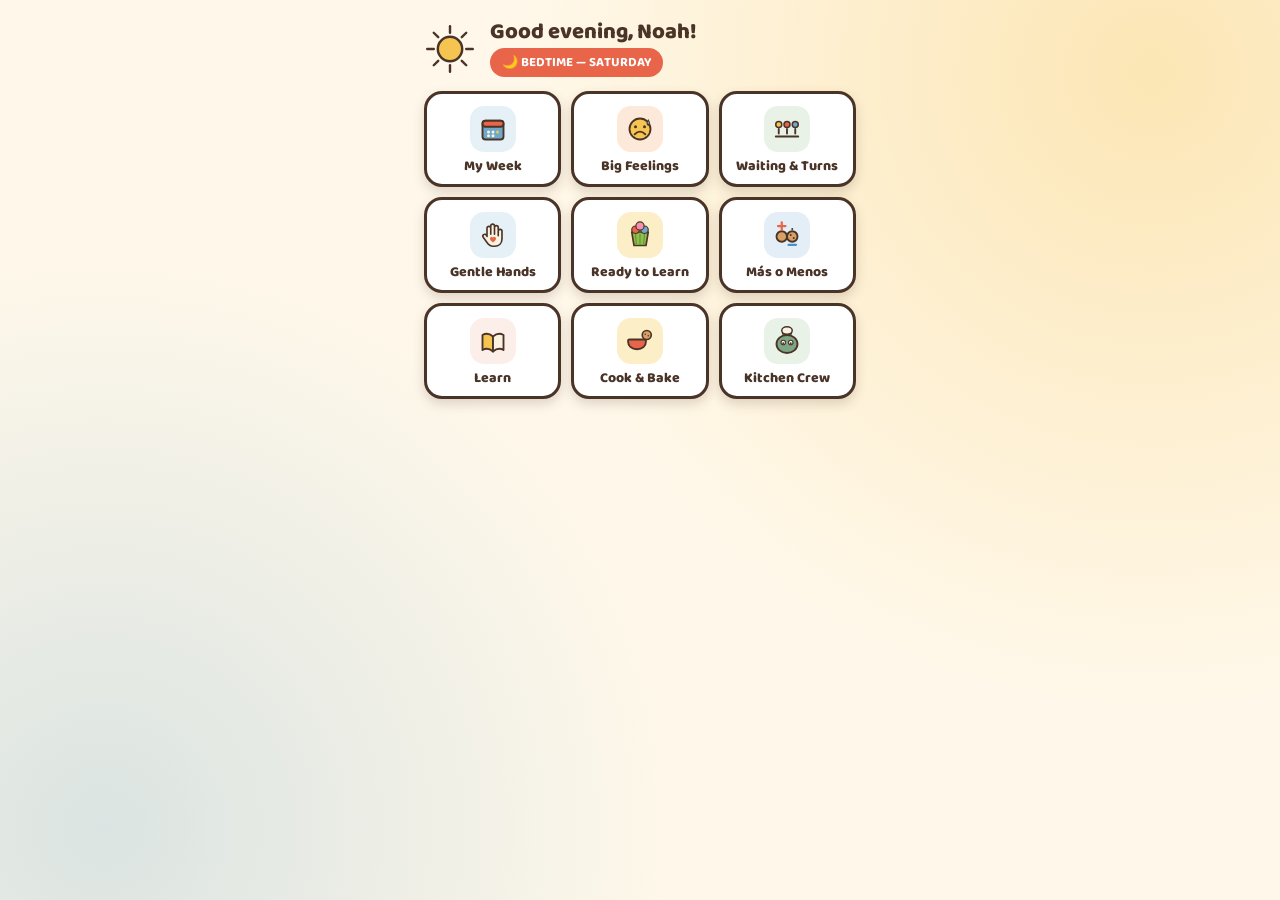
==== index.html @ 5d4b7ff7 "Add Big Feelings, Waiting & Turns, touch stories in Gentle Hands, work-time scenes in Ready to Learn" ====
<!DOCTYPE html>
<html lang="en">
<head>
<meta charset="UTF-8">
<meta name="viewport" content="width=device-width, initial-scale=1.0, maximum-scale=1.0, user-scalable=no">
<title>Noah's Kitchen</title>
<link rel="preconnect" href="https://fonts.googleapis.com">
<link href="https://fonts.googleapis.com/css2?family=Baloo+2:wght@500;700;800&family=Nunito:wght@600;700;800&display=swap" rel="stylesheet">
<style>
  :root {
    --cream: #FFF8EA;
    --butter: #F5C451;
    --tomato: #E8654A;
    --sage: #7FA684;
    --sage-deep: #5E8564;
    --cocoa: #4A3428;
    --sky: #6FA8C9;
    --sky-deep: #4E86A6;
    --paper: #FFFFFF;
    --shadow: rgba(74, 52, 40, 0.18);
  }

  * { box-sizing: border-box; margin: 0; padding: 0; touch-action: manipulation; }

  html, body { height: 100%; }

  body {
    font-family: 'Nunito', sans-serif;
    background: var(--cream);
    background-image:
      radial-gradient(circle at 90% 8%, rgba(245, 196, 81, 0.35) 0%, transparent 45%),
      radial-gradient(circle at 8% 92%, rgba(111, 168, 201, 0.25) 0%, transparent 40%);
    color: var(--cocoa);
    min-height: 100vh;
    display: flex;
    justify-content: center;
  }

  .app { width: 100%; max-width: 460px; padding: 20px 14px 60px; }

  .view { display: none; }
  .view.active { display: block; animation: fadeIn 0.25s ease; }

  @keyframes fadeIn {
    from { opacity: 0; transform: translateY(6px); }
    to { opacity: 1; transform: translateY(0); }
  }

  /* ---- Shared header ---- */
  .header { display: flex; align-items: center; gap: 14px; margin-bottom: 18px; }
  .header svg.badge-icon { width: 52px; height: 52px; flex-shrink: 0; cursor: pointer; }
  .greeting { font-family: 'Baloo 2', sans-serif; font-weight: 800; font-size: 22px; line-height: 1.1; color: var(--cocoa); }
  .greeting .sub { font-family: 'Nunito', sans-serif; font-weight: 700; font-size: 13px; color: #9C8E7F; margin-top: 2px; }

  .day-badge {
    display: inline-flex; align-items: center; gap: 6px; margin-top: 4px;
    background: var(--tomato); color: white; font-family: 'Baloo 2', sans-serif;
    font-weight: 700; font-size: 13px; padding: 4px 12px; border-radius: 100px;
  }

  /* ---- Back button ---- */
  .back-btn {
    display: inline-flex; align-items: center; gap: 6px;
    font-family: 'Baloo 2', sans-serif; font-weight: 700; font-size: 14px;
    color: var(--cocoa); background: white; border: 2px solid #E9DCC0;
    border-radius: 100px; padding: 8px 16px 8px 12px; margin-bottom: 16px;
    cursor: pointer; user-select: none; -webkit-tap-highlight-color: transparent;
  }
  .back-btn:active { transform: scale(0.96); }
  .back-btn svg { width: 18px; height: 18px; }

  /* ---- Card shell ---- */
  .card {
    background: var(--paper); border-radius: 28px; padding: 24px 20px 22px;
    box-shadow: 0 10px 30px var(--shadow); border: 3px solid var(--cocoa);
    position: relative; overflow: hidden; margin-bottom: 16px;
  }
  .card::before {
    content: ""; position: absolute; top: 0; left: 0; right: 0; height: 8px;
    background: repeating-linear-gradient(90deg, var(--tomato) 0px, var(--tomato) 18px,
      var(--butter) 18px, var(--butter) 36px, var(--sage) 36px, var(--sage) 54px,
      var(--sky) 54px, var(--sky) 72px);
  }
  .card-title-row { display: flex; justify-content: space-between; align-items: flex-start; margin-top: 8px; margin-bottom: 4px; }
  .card-title { font-family: 'Baloo 2', sans-serif; font-weight: 800; font-size: 22px; color: var(--tomato); }
  .card-sub { font-size: 12.5px; font-weight: 700; color: #9C8E7F; margin-bottom: 16px; }

  .progress-badge {
    background: var(--butter); border: 2.5px solid var(--cocoa); border-radius: 14px;
    padding: 6px 10px; text-align: center; font-family: 'Baloo 2', sans-serif; flex-shrink: 0;
  }
  .progress-badge .num { font-size: 20px; font-weight: 800; line-height: 1; color: var(--cocoa); }
  .progress-badge .label { font-size: 9px; font-weight: 700; text-transform: uppercase; letter-spacing: 0.5px; color: var(--cocoa); opacity: 0.75; }

  .section-label { font-family: 'Baloo 2', sans-serif; font-weight: 700; font-size: 13px; text-transform: uppercase; letter-spacing: 0.8px; color: var(--sage-deep); margin-bottom: 10px; }

  /* ---- Ingredients ---- */
  .ingredients { display: flex; gap: 10px; margin-bottom: 22px; }
  .ingredient { flex: 1; background: #FBF3E1; border: 2px solid #E9DCC0; border-radius: 16px; padding: 10px 6px 8px; text-align: center; }
  .ingredient svg { width: 34px; height: 34px; }
  .ingredient span { display: block; font-size: 11px; font-weight: 700; margin-top: 4px; color: var(--cocoa); }

  /* ---- Steps ---- */
  .steps { display: flex; flex-direction: column; gap: 10px; }
  .step {
    display: flex; align-items: center; gap: 12px; background: #FBF6EA;
    border: 2.5px solid #E9DCC0; border-radius: 18px; padding: 10px 12px; cursor: pointer;
    transition: transform 0.12s ease, background 0.25s ease, border-color 0.25s ease;
    user-select: none; -webkit-tap-highlight-color: transparent; position: relative;
  }
  .step:active { transform: scale(0.97); }
  .step.done { background: #E9F2E7; border-color: var(--sage); }
  .step-num {
    font-family: 'Baloo 2', sans-serif; font-weight: 800; font-size: 15px; color: white;
    background: var(--sky); width: 26px; height: 26px; border-radius: 50%;
    display: flex; align-items: center; justify-content: center; flex-shrink: 0; transition: background 0.25s ease;
  }
  .step.done .step-num { background: var(--sage-deep); }
  .step-icon { width: 42px; height: 42px; flex-shrink: 0; display: flex; align-items: center; justify-content: center; position: relative; }
  .step-icon svg { width: 100%; height: 100%; }
  .step-text { flex: 1; font-family: 'Baloo 2', sans-serif; font-weight: 700; font-size: 16px; color: var(--cocoa); }
  .step-text .es { display: block; font-family: 'Nunito', sans-serif; font-weight: 700; font-size: 11.5px; font-style: italic; color: var(--sky-deep); margin-top: 1px; }
  .step-check {
    width: 30px; height: 30px; border-radius: 50%; border: 2.5px solid #D8C9A8; background: white;
    flex-shrink: 0; display: flex; align-items: center; justify-content: center; transition: all 0.25s ease;
  }
  .step.done .step-check { background: var(--sage-deep); border-color: var(--sage-deep); }
  .step-check svg { width: 16px; height: 16px; opacity: 0; transform: scale(0.5); transition: all 0.2s ease; }
  .step.done .step-check svg { opacity: 1; transform: scale(1); }

  .then-footer {
    margin-top: 20px; display: flex; align-items: center; gap: 12px; background: var(--sky);
    border-radius: 18px; padding: 12px 16px; color: white;
  }
  .then-footer svg { width: 34px; height: 34px; flex-shrink: 0; }
  .then-footer .then-text { font-family: 'Baloo 2', sans-serif; font-weight: 700; font-size: 14px; line-height: 1.25; }
  .then-footer .then-text b { font-size: 16px; }

  .all-done {
    display: none; margin-top: 16px; text-align: center; background: var(--butter);
    border: 2.5px solid var(--cocoa); border-radius: 18px; padding: 14px;
    font-family: 'Baloo 2', sans-serif; font-weight: 800; font-size: 16px; color: var(--cocoa);
  }
  .all-done.show { display: block; }

  /* ---- Cook animation ---- */
  @keyframes iconPop { 0% { transform: scale(1) rotate(0deg); } 35% { transform: scale(1.3) rotate(-8deg); } 60% { transform: scale(0.9) rotate(5deg); } 100% { transform: scale(1) rotate(0deg); } }
  .step.just-done .step-icon { animation: iconPop 0.55s ease; }
  @keyframes checkPop { 0% { transform: scale(0.4) rotate(-15deg); opacity: 0; } 60% { transform: scale(1.25) rotate(6deg); opacity: 1; } 100% { transform: scale(1) rotate(0deg); opacity: 1; } }
  .step.just-done .step-check svg { animation: checkPop 0.4s ease; }
  @keyframes stepFlash { 0% { background: #FCEFC7; } 100% { background: #E9F2E7; } }
  .step.just-done { animation: stepFlash 0.6s ease; }
  .steam-wisp {
    position: absolute; bottom: 50%; left: 50%; width: 7px; height: 7px; border-radius: 50%;
    pointer-events: none; opacity: 0; animation: steamRise 0.85s ease-out forwards;
  }
  @keyframes steamRise { 0% { transform: translate(-50%, 0) scale(0.5); opacity: 0; } 15% { opacity: 0.9; } 100% { transform: translate(-50%, -34px) scale(1.4); opacity: 0; } }

  /* ---- Let's Cook game ---- */
  .cook-pot-wrap { position: relative; width: 220px; height: 150px; margin: 10px auto 20px; }
  .cook-pot-svg { width: 100%; height: 100%; transition: transform 0.1s ease; }
  .cook-pot-svg.pot-stirring { animation: potShake 0.4s ease infinite; }
  @keyframes potShake { 0%, 100% { transform: rotate(0deg); } 25% { transform: rotate(-3deg); } 75% { transform: rotate(3deg); } }
  .pot-contents {
    position: absolute; top: 44%; left: 14%; width: 72%; height: 44%;
    display: flex; flex-wrap: wrap; align-items: center; justify-content: center; gap: 3px; padding: 4px;
    overflow-y: auto;
  }
  .pot-chip {
    width: 24px; height: 24px; flex-shrink: 0; animation: iconPop 0.4s ease; cursor: pointer;
    transition: transform 0.1s ease; border-radius: 6px;
  }
  .pot-chip:active { transform: scale(0.85); }

  /* ---- Recipe picker ---- */
  .chip-scroll-row {
    display: flex; gap: 8px; overflow-x: auto; padding: 2px 2px 10px; -webkit-overflow-scrolling: touch; scrollbar-width: none;
  }
  .chip-scroll-row::-webkit-scrollbar { display: none; }
  .recipe-chip {
    flex: 0 0 auto; background: #FBF3E1; border: 2.5px solid #E9DCC0; border-radius: 100px;
    padding: 8px 14px; font-family: 'Baloo 2', sans-serif; font-weight: 700; font-size: 12.5px; color: var(--cocoa);
    cursor: pointer; white-space: nowrap; transition: all 0.15s ease; user-select: none; -webkit-tap-highlight-color: transparent;
  }
  .recipe-chip.active { background: var(--butter); border-color: var(--cocoa); }

  /* ---- Utensils ---- */
  .utensil-row { display: flex; gap: 10px; justify-content: center; margin: 4px 0 18px; }
  .utensil-btn {
    width: 52px; height: 52px; border-radius: 14px; background: #E6F1F7; border: 2.5px solid var(--sky);
    display: flex; align-items: center; justify-content: center; cursor: pointer;
    transition: transform 0.12s ease; user-select: none; -webkit-tap-highlight-color: transparent;
  }
  .utensil-btn svg { width: 30px; height: 30px; }
  .utensil-btn:active { transform: scale(0.9) rotate(-8deg); }

  /* ---- Ingredients ---- */
  .cook-tray { display: flex; flex-wrap: wrap; gap: 10px; justify-content: center; margin: 4px 0 18px; }
  .cook-ingredient {
    width: 56px; height: 56px; border-radius: 14px; background: #FBF3E1; border: 2.5px solid #E9DCC0;
    display: flex; align-items: center; justify-content: center; cursor: pointer; position: relative;
    transition: transform 0.12s ease; user-select: none; -webkit-tap-highlight-color: transparent;
  }
  .cook-ingredient svg { width: 32px; height: 32px; }
  .cook-ingredient:active { transform: scale(0.92); }
  .cook-ingredient.suggested { border-color: var(--butter); box-shadow: 0 0 0 3px rgba(245, 196, 81, 0.4); }
  .ing-count {
    position: absolute; top: -6px; right: -6px; background: var(--tomato); color: white;
    width: 20px; height: 20px; border-radius: 50%; font-family: 'Baloo 2', sans-serif; font-weight: 800;
    font-size: 11px; display: flex; align-items: center; justify-content: center; border: 2px solid white;
  }

  .cook-btn, .cook-again-btn {
    width: 100%; border: 3px solid var(--cocoa); border-radius: 16px; padding: 14px;
    font-family: 'Baloo 2', sans-serif; font-weight: 800; font-size: 16px; cursor: pointer; color: white;
  }
  .cook-btn { background: var(--tomato); }
  .cook-btn:disabled { opacity: 0.35; cursor: not-allowed; }
  .cook-again-btn { background: var(--sage-deep); margin-top: 10px; }
  .ready-banner {
    display: none; text-align: center; background: var(--butter); border: 2.5px solid var(--cocoa);
    border-radius: 16px; padding: 14px; font-family: 'Baloo 2', sans-serif; font-weight: 800; font-size: 15px;
    color: var(--cocoa); margin: 14px 0;
  }
  .ready-banner.show { display: block; animation: fadeIn 0.3s ease; }


  /* ---- Más o Menos ---- */
  .mm-dots { display:flex; justify-content:center; gap:8px; margin:6px 0 10px; }
  .mm-dot { width:14px; height:14px; border-radius:50%; background:#fff; border:2.5px solid var(--cocoa); }
  .mm-dot.done { background:var(--sage-deep); }
  .mm-dot.now { background:var(--butter); transform:scale(1.25); }
  .mm-prompt-row { display:flex; align-items:center; justify-content:center; gap:10px; margin-bottom:12px; }
  .mm-speak { width:48px; height:48px; border-radius:50%; border:2.5px solid var(--cocoa); background:var(--sky); font-size:22px; cursor:pointer; }
  .mm-prompt { font-family:'Baloo 2',sans-serif; font-weight:800; font-size:26px; color:var(--cocoa); text-align:center; }
  .mm-pair { display:grid; grid-template-columns:1fr 1fr; gap:14px; }
  .mm-pick { background:#fff; border:3px solid var(--cocoa); border-radius:20px; padding:12px 8px; text-align:center; cursor:pointer; font-family:'Baloo 2',sans-serif; color:var(--cocoa); display:flex; flex-direction:column; align-items:center; gap:8px; }
  .mm-pick.right { background:#E9F2E7; border-color:var(--sage-deep); animation:fadeIn .3s ease; }
  .mm-pick.shake, .mm-tile.shake { animation:mmShake .35s; }
  @keyframes mmShake { 0%,100%{transform:translateX(0)} 25%{transform:translateX(-7px)} 75%{transform:translateX(7px)} }
  .mm-frames { display:flex; flex-direction:column; gap:6px; align-items:center; }
  .mm-frame { display:grid; grid-template-columns:repeat(5,28px); gap:2px; background:var(--cream); border:2px solid var(--cocoa); border-radius:8px; padding:3px; }
  .mm-cell { width:28px; height:28px; display:flex; align-items:center; justify-content:center; font-size:20px; border-radius:4px; background:#fff; }
  .mm-pet svg { width:84px; height:84px; }
  .mm-petname { font-weight:800; font-size:18px; }
  .mm-numeral { font-size:84px; font-weight:800; line-height:1; padding:8px 0; }
  .mm-strip { display:grid; grid-template-columns:repeat(10,1fr); gap:3px; margin-top:14px; }
  .mm-strip-cell { text-align:center; font-family:'Baloo 2',sans-serif; font-weight:700; font-size:13px; padding:4px 0; border-radius:6px; background:#fff; border:1.5px solid #d9cdb4; color:var(--cocoa); }
  .mm-strip-cell.a { background:var(--tomato); color:#fff; border-color:var(--cocoa); }
  .mm-strip-cell.b { background:var(--sky-deep); color:#fff; border-color:var(--cocoa); }
  .mm-sentence { display:flex; flex-wrap:wrap; justify-content:center; gap:8px; margin:6px 0 14px; }
  .mm-slot { min-width:64px; height:60px; padding:0 10px; border:3px dashed var(--cocoa); border-radius:14px; display:flex; align-items:center; justify-content:center; font-family:'Baloo 2',sans-serif; font-weight:800; font-size:28px; color:var(--cocoa); background:#fff; }
  .mm-slot.filled { border-style:solid; background:var(--butter); }
  .mm-bank { display:flex; flex-wrap:wrap; justify-content:center; gap:10px; }
  .mm-tile { min-width:70px; height:60px; padding:0 14px; border:3px solid var(--cocoa); border-radius:14px; background:var(--sky); font-family:'Baloo 2',sans-serif; font-weight:800; font-size:26px; color:var(--cocoa); cursor:pointer; }
  .mm-tile.used { opacity:.25; pointer-events:none; }
  .mm-hint { text-align:center; font-family:'Baloo 2',sans-serif; font-weight:700; font-size:15px; color:var(--sage-deep); margin-top:12px; }
  .mm-next { margin-top:10px; }
  .mm-parent { display:flex; align-items:center; justify-content:center; gap:6px; margin-top:18px; font-size:11px; color:#a39683; font-family:'Nunito',sans-serif; opacity:.8; }
  .mm-stage-pill { border:1.5px solid #c9bda3; background:#fff; border-radius:10px; padding:4px 9px; font-size:12px; color:var(--cocoa); cursor:pointer; }
  .mm-stage-pill.active { background:var(--sage-deep); color:#fff; border-color:var(--sage-deep); }


  /* ---- Hubs & My Week ---- */
  .hub-grid { margin-top: 14px; }
  .today-big { display:flex; align-items:center; gap:14px; background:var(--butter); border:3px solid var(--cocoa); border-radius:22px; padding:14px 16px; cursor:pointer; box-shadow:0 5px 0 var(--cocoa); animation: todayPulse 1.6s ease-in-out infinite; -webkit-tap-highlight-color:transparent; }
  .today-big:active { transform: translateY(3px); box-shadow:0 2px 0 var(--cocoa); }
  .today-big .tb-icon svg { width:54px; height:54px; }
  .today-big .tb-text { flex:1; font-family:'Baloo 2',sans-serif; font-weight:800; font-size:24px; color:var(--cocoa); line-height:1.1; }
  .today-big .tb-text small { display:block; font-family:'Nunito',sans-serif; font-weight:700; font-size:13px; font-style:italic; color:var(--sky-deep); }
  .today-big .tb-tap { font-size:34px; animation: tapPoint 1s ease-in-out infinite; }
  @keyframes todayPulse { 0%,100%{transform:scale(1)} 50%{transform:scale(1.025)} }
  @keyframes tapPoint { 0%,100%{transform:translateX(0)} 50%{transform:translateX(-8px)} }
  @media (prefers-reduced-motion: reduce) { .today-big, .today-big .tb-tap { animation:none; } }

  /* ---- Homework ---- */
  .hw-due-badge {
    display: inline-flex; align-items: center; gap: 6px; background: var(--tomato); color: white;
    font-family: 'Baloo 2', sans-serif; font-weight: 800; font-size: 13px; padding: 6px 14px;
    border-radius: 100px; margin-bottom: 16px;
  }
  .hw-letter-badge {
    display: flex; align-items: center; justify-content: center; width: 56px; height: 56px;
    border-radius: 16px; background: var(--butter); border: 3px solid var(--cocoa);
    font-family: 'Baloo 2', sans-serif; font-weight: 800; font-size: 26px; color: var(--cocoa);
    flex-shrink: 0;
  }
  .hw-letter-row { display: flex; align-items: center; gap: 12px; margin-bottom: 16px; }
  .hw-letter-row .hw-letter-text { font-family: 'Baloo 2', sans-serif; font-weight: 700; font-size: 14px; color: var(--cocoa); }
  .hw-option {
    background: #FBF6EA; border: 2.5px solid #E9DCC0; border-radius: 16px; padding: 14px; margin-bottom: 10px;
  }
  .hw-option .hw-option-title { font-family: 'Baloo 2', sans-serif; font-weight: 800; font-size: 14px; color: var(--sage-deep); margin-bottom: 6px; }
  .hw-option ol { margin: 0; padding-left: 20px; }
  .hw-option li { font-family: 'Nunito', sans-serif; font-weight: 600; font-size: 13px; color: var(--cocoa); line-height: 1.5; margin-bottom: 3px; }
  .hw-simple-card {
    background: #FBF6EA; border: 2.5px solid #E9DCC0; border-radius: 16px; padding: 16px; margin-bottom: 4px;
  }
  .hw-simple-card p { font-family: 'Nunito', sans-serif; font-weight: 700; font-size: 14px; color: var(--cocoa); line-height: 1.5; margin-bottom: 4px; }
  .hw-simple-card ol { margin: 8px 0 0; padding-left: 20px; }
  .hw-simple-card li { font-family: 'Nunito', sans-serif; font-weight: 600; font-size: 13px; color: var(--cocoa); line-height: 1.6; }

  .hw-edit-btn {
    background: var(--sky); color: white; border: 2.5px solid var(--cocoa); border-radius: 100px;
    padding: 7px 16px; font-family: 'Baloo 2', sans-serif; font-weight: 800; font-size: 12.5px;
    cursor: pointer; margin-bottom: 16px; display: inline-flex; align-items: center; gap: 5px;
    user-select: none; -webkit-tap-highlight-color: transparent;
  }
  .hw-edit-btn:active { transform: scale(0.96); }

  .hw-check-row {
    display: flex; align-items: center; gap: 8px; margin-bottom: 10px; cursor: pointer;
    user-select: none; -webkit-tap-highlight-color: transparent;
  }
  .hw-check-circle {
    width: 26px; height: 26px; border-radius: 50%; border: 2.5px solid #D8C9A8; background: white;
    flex-shrink: 0; display: flex; align-items: center; justify-content: center; transition: all 0.2s ease;
  }
  .hw-check-row.checked .hw-check-circle { background: var(--sage-deep); border-color: var(--sage-deep); }
  .hw-check-circle svg { width: 14px; height: 14px; opacity: 0; transform: scale(0.5); transition: all 0.2s ease; }
  .hw-check-row.checked .hw-check-circle svg { opacity: 1; transform: scale(1); }
  .hw-check-label { font-family: 'Baloo 2', sans-serif; font-weight: 700; font-size: 13px; color: var(--cocoa); }

  .hw-option.chosen { border-color: var(--sage-deep); background: #E9F2E7; }

  .hw-day-checks { display: flex; gap: 5px; justify-content: space-between; margin-top: 12px; }
  .hw-day-check { flex: 1; display: flex; flex-direction: column; align-items: center; gap: 4px; cursor: pointer; user-select: none; -webkit-tap-highlight-color: transparent; padding: 6px 0; }
  .hw-day-check .hw-check-circle { width: 32px; height: 32px; }
  .hw-day-check .hw-day-label { font-family: 'Baloo 2', sans-serif; font-weight: 700; font-size: 11px; color: var(--cocoa); }
  .hw-day-check.checked .hw-check-circle { background: var(--sage-deep); border-color: var(--sage-deep); }
  .hw-day-check.checked .hw-check-circle svg { opacity: 1; transform: scale(1); }

  .hw-other-empty {
    background: #E9F2E7; border: 2px dashed var(--sage); border-radius: 16px; padding: 14px; text-align: center;
    font-family: 'Baloo 2', sans-serif; font-weight: 700; font-size: 13px; color: var(--sage-deep); cursor: pointer;
    user-select: none; -webkit-tap-highlight-color: transparent;
  }

  /* ---- Break Timer ---- */
  .hw-timer-card {
    background: #FBF6EA; border: 2.5px solid #E9DCC0; border-radius: 20px; padding: 18px; text-align: center;
  }
  .hw-timer-display {
    display: inline-flex; align-items: center; justify-content: center; width: 140px; height: 140px;
    border-radius: 50%; background: var(--butter); border: 5px solid var(--cocoa);
    font-family: 'Baloo 2', sans-serif; font-weight: 800; font-size: 34px; color: var(--cocoa);
    margin: 4px auto 16px;
  }
  .hw-timer-adjust { display: flex; gap: 10px; justify-content: center; margin-bottom: 14px; }
  .hw-timer-adj-btn {
    background: white; border: 2.5px solid #E9DCC0; border-radius: 100px; padding: 8px 16px;
    font-family: 'Baloo 2', sans-serif; font-weight: 700; font-size: 13px; color: var(--cocoa);
    cursor: pointer; user-select: none; -webkit-tap-highlight-color: transparent;
  }
  .hw-timer-adj-btn:active { transform: scale(0.95); }
  .hw-timer-adj-btn:disabled { opacity: 0.4; cursor: not-allowed; }
  .hw-timer-controls { display: flex; gap: 10px; }
  .hw-timer-btn {
    flex: 1; border: 3px solid var(--cocoa); border-radius: 16px; padding: 12px; color: white;
    font-family: 'Baloo 2', sans-serif; font-weight: 800; font-size: 14px; cursor: pointer;
    user-select: none; -webkit-tap-highlight-color: transparent;
  }
  .hw-timer-btn:active { transform: scale(0.96); }
  .hw-timer-btn.start { background: var(--tomato); }
  .hw-timer-btn.reset { background: var(--sage-deep); }
  .hw-timer-done {
    display: none; margin-top: 14px; background: var(--butter); border: 2.5px solid var(--cocoa);
    border-radius: 16px; padding: 12px; font-family: 'Baloo 2', sans-serif; font-weight: 800; font-size: 14px; color: var(--cocoa);
  }
  .hw-timer-done.show { display: block; animation: fadeIn 0.3s ease; }

  /* ---- Kitchen Crew (pets) ---- */
  .pet-tabs { display: flex; gap: 10px; justify-content: center; margin-bottom: 16px; }
  .pet-tab {
    display: flex; flex-direction: column; align-items: center; gap: 4px; padding: 10px 16px;
    border-radius: 16px; background: #FBF3E1; border: 2.5px solid #E9DCC0; cursor: pointer;
    user-select: none; -webkit-tap-highlight-color: transparent; transition: all 0.15s ease;
  }
  .pet-tab.active { background: var(--butter); border-color: var(--cocoa); }
  .pet-tab .dot { width: 18px; height: 18px; border-radius: 50%; border: 2px solid var(--cocoa); }
  .pet-tab span { font-family: 'Baloo 2', sans-serif; font-weight: 700; font-size: 12.5px; color: var(--cocoa); }

  .pet-stage-wrap { position: relative; width: 190px; height: 190px; margin: 6px auto 10px; }
  .pet-stage-svg { width: 100%; height: 100%; transition: transform 0.1s ease; }
  .pet-stage-svg.pet-eating { animation: petSquish 0.4s ease; }
  .pet-stage-svg.pet-happy { animation: petBounce 0.55s ease; }
  @keyframes petSquish { 0% { transform: scale(1); } 30% { transform: scale(1.1, 0.9); } 60% { transform: scale(0.95, 1.05); } 100% { transform: scale(1); } }
  @keyframes petBounce { 0%, 100% { transform: translateY(0) rotate(0deg); } 30% { transform: translateY(-14px) rotate(-4deg); } 60% { transform: translateY(0) rotate(4deg); } 80% { transform: translateY(-6px) rotate(0deg); } }

  .pet-blurb { text-align: center; font-family: 'Baloo 2', sans-serif; font-weight: 700; font-size: 14px; color: var(--cocoa); margin-bottom: 3px; }
  .pet-favorite { text-align: center; font-family: 'Nunito', sans-serif; font-weight: 700; font-size: 12px; color: var(--sage-deep); margin-bottom: 14px; }

  .pet-actions { display: flex; gap: 8px; justify-content: center; margin-bottom: 18px; }
  .pet-action-btn {
    flex: 1; max-width: 130px; color: white; border: 3px solid var(--cocoa); border-radius: 100px;
    padding: 10px 6px; font-family: 'Baloo 2', sans-serif; font-weight: 800; font-size: 12.5px;
    cursor: pointer; transition: transform 0.12s ease; user-select: none; -webkit-tap-highlight-color: transparent;
  }
  .pet-action-btn:active { transform: scale(0.95); }
  .pet-action-btn.pet-action-play { background: var(--sky); }
  .pet-action-btn.pet-action-wash { background: #6FA8C9; }
  .pet-action-btn.pet-action-bed { background: #9B7EDE; }

  .pet-zzz {
    position: absolute; top: -6px; right: 6px; font-family: 'Baloo 2', sans-serif; font-weight: 800;
    font-size: 24px; color: #9B7EDE; opacity: 0; pointer-events: none;
  }
  .pet-zzz.show { animation: zzzFloat 2s ease; }
  @keyframes zzzFloat {
    0% { opacity: 0; transform: translateY(0); }
    20% { opacity: 1; }
    80% { opacity: 1; transform: translateY(-22px); }
    100% { opacity: 0; transform: translateY(-32px); }
  }
  @keyframes petSway { 0%, 100% { transform: rotate(0deg); } 50% { transform: rotate(4deg); } }
  .pet-stage-svg.pet-night-idle { animation: petSway 3s ease-in-out infinite; }
  .pet-night-badge {
    display: none; text-align: center; font-family: 'Baloo 2', sans-serif; font-weight: 800; font-size: 12px;
    color: #9B7EDE; background: #EDE4F9; border: 2px solid var(--cocoa); border-radius: 100px;
    padding: 5px 14px; margin: 0 auto 14px; width: fit-content;
  }
  .pet-night-badge.show { display: block; }
  .pet-stage-svg.pet-sleepy { animation: petSway 1.2s ease-in-out; }
  .pet-stage-svg.pet-washing { animation: petSquish 0.5s ease-in-out 2; }

  .dance-pet { width: 44px; height: 44px; margin: 8px auto 0; }
  .dance-pet svg { width: 100%; height: 100%; animation: petBounce 0.6s ease infinite; }

  /* ---- Spanish toggle ---- */
  .lang-toggle {
    display: inline-flex; align-items: center; gap: 8px; margin-bottom: 14px; background: white;
    border: 2px solid #E9DCC0; border-radius: 100px; padding: 4px 10px 4px 4px; cursor: pointer;
    user-select: none; -webkit-tap-highlight-color: transparent;
  }
  .lang-toggle .switch { width: 34px; height: 20px; border-radius: 100px; background: #D8C9A8; position: relative; transition: background 0.2s ease; flex-shrink: 0; }
  .lang-toggle .switch::after { content: ""; position: absolute; top: 2px; left: 2px; width: 16px; height: 16px; border-radius: 50%; background: white; transition: transform 0.2s ease; box-shadow: 0 1px 3px rgba(0,0,0,0.3); }
  .lang-toggle.on .switch { background: var(--sky); }
  .lang-toggle.on .switch::after { transform: translateX(14px); }
  .lang-toggle .label { font-family: 'Baloo 2', sans-serif; font-weight: 700; font-size: 12.5px; color: var(--cocoa); }

  /* ---- Day counter & week tally ---- */
  .day-counter {
    display: inline-flex; align-items: center; gap: 6px; background: var(--butter); border: 2px solid var(--cocoa);
    border-radius: 100px; padding: 5px 14px; font-family: 'Baloo 2', sans-serif; font-weight: 800; font-size: 13px;
    color: var(--cocoa); margin-bottom: 14px;
  }
  .week-tally { display: flex; gap: 10px; margin-bottom: 14px; }
  .tally-chip {
    flex: 1; display: flex; align-items: center; justify-content: center; gap: 6px; background: #E9F2E7;
    border: 2px solid var(--sage); border-radius: 14px; padding: 9px; font-family: 'Baloo 2', sans-serif;
    font-weight: 700; font-size: 13px; color: var(--sage-deep);
  }
  .tally-chip.home-tally { background: #E6F1F7; border-color: var(--sky); color: var(--sky-deep); }

  /* ---- Past day styling ---- */
  .week-row.is-past { opacity: 0.5; }
  .week-row .day-letter { position: relative; }
  .week-row.is-past .day-letter::after {
    content: "✓"; position: absolute; bottom: -3px; right: -3px; width: 15px; height: 15px; border-radius: 50%;
    background: white; border: 1.5px solid var(--sage-deep); color: var(--sage-deep); font-size: 9px; font-weight: 800;
    display: flex; align-items: center; justify-content: center;
  }
  .carousel-card.is-past { opacity: 0.55; }

  .carousel-wrap { position: relative; margin: 0 -4px; }
  .carousel {
    display: flex; gap: 10px; overflow-x: auto; scroll-snap-type: x mandatory;
    padding: 4px 4px 10px; -webkit-overflow-scrolling: touch;
    scrollbar-width: none;
  }
  .carousel::-webkit-scrollbar { display: none; }
  .carousel-card {
    scroll-snap-align: center; flex: 0 0 30%; text-align: center; background: #FBF3E1;
    border: 2px solid #E9DCC0; border-radius: 16px; padding: 12px 6px; cursor: pointer;
    transition: transform 0.15s ease; user-select: none; -webkit-tap-highlight-color: transparent;
    position: relative;
  }
  .carousel-card:active { transform: scale(0.96); }
  .carousel-card .day-icon { width: 32px; height: 32px; margin: 0 auto 4px; }
  .carousel-card .day-name { font-family: 'Baloo 2', sans-serif; font-weight: 700; font-size: 12.5px; color: var(--cocoa); }
  .carousel-card.is-today { background: var(--butter); border-color: var(--cocoa); box-shadow: 0 6px 16px rgba(245, 196, 81, 0.5); }
  .today-flag {
    position: absolute; top: -10px; left: 50%; transform: translateX(-50%); background: var(--tomato);
    color: white; font-family: 'Baloo 2', sans-serif; font-weight: 800; font-size: 9px;
    letter-spacing: 0.5px; padding: 3px 10px; border-radius: 100px; white-space: nowrap;
  }
  .swipe-hint { text-align: center; font-size: 11px; font-weight: 700; color: #B3A489; margin-top: 2px; }

  /* ---- Week list ---- */
  .week-list { display: flex; flex-direction: column; gap: 8px; margin-top: 18px; }
  .week-row {
    display: flex; align-items: center; gap: 12px; background: #FBF6EA; border: 2.5px solid #E9DCC0;
    border-radius: 16px; padding: 10px 12px; border-left: 8px solid var(--sage); cursor: pointer;
    transition: transform 0.12s ease, background 0.2s ease; user-select: none; -webkit-tap-highlight-color: transparent;
  }
  .week-row:active { transform: scale(0.98); }
  .week-row.home-day { border-left-color: var(--sky); }
  .week-row.is-today { background: #FCEFC7; border-color: var(--cocoa); }
  .day-letter {
    font-family: 'Baloo 2', sans-serif; font-weight: 800; font-size: 15px; color: white;
    background: var(--sage-deep); width: 30px; height: 30px; border-radius: 50%;
    display: flex; align-items: center; justify-content: center; flex-shrink: 0;
  }
  .home-day .day-letter { background: var(--sky-deep); }
  .row-name { font-family: 'Baloo 2', sans-serif; font-weight: 700; font-size: 15px; color: var(--cocoa); flex: 1; }
  .row-name .es { display: block; font-family: 'Nunito', sans-serif; font-weight: 700; font-size: 11px; font-style: italic; color: var(--sky-deep); }
  .row-tag {
    display: flex; align-items: center; gap: 6px; font-family: 'Baloo 2', sans-serif; font-weight: 700;
    font-size: 12px; color: var(--sage-deep); background: #E9F2E7; padding: 5px 10px; border-radius: 100px; flex-shrink: 0;
  }
  .home-day .row-tag { color: var(--sky-deep); background: #E6F1F7; }
  .row-tag svg { width: 16px; height: 16px; }

  /* ---- Home screen stations (all equal size) ---- */
  .stations-grid {
    display: grid; grid-template-columns: 1fr 1fr; gap: 12px; margin-bottom: 4px;
  }
  .stations-grid .station:last-child:nth-child(odd) { grid-column: 1 / -1; }
  .station {
    display: flex; flex-direction: column; align-items: center; gap: 8px; text-align: center;
    background: var(--paper); border: 3px solid var(--cocoa); border-radius: 22px; padding: 18px 10px;
    box-shadow: 0 8px 20px var(--shadow); cursor: pointer; transition: transform 0.12s ease;
    user-select: none; -webkit-tap-highlight-color: transparent; position: relative;
  }
  .station:active { transform: scale(0.96); }
  .station .icon-wrap {
    width: 52px; height: 52px; border-radius: 16px; display: flex; align-items: center; justify-content: center; flex-shrink: 0;
  }
  .station svg { width: 34px; height: 34px; }
  .station .station-title { font-family: 'Baloo 2', sans-serif; font-weight: 800; font-size: 15px; color: var(--cocoa); line-height: 1.15; }
  .station .station-sub { font-family: 'Nunito', sans-serif; font-weight: 700; font-size: 11px; color: #9C8E7F; }
  .station.dimmed { opacity: 0.72; }
  /* Home screen: 3 compact tiles per row so all stations fit without scrolling */
  #view-home .stations-grid { grid-template-columns: repeat(3, 1fr); gap: 10px; }
  #view-home .stations-grid .station:last-child:nth-child(odd) { grid-column: auto; }
  #view-home .station { padding: 12px 4px 10px; gap: 6px; border-radius: 18px; box-shadow: 0 5px 12px var(--shadow); }
  #view-home .station .icon-wrap { width: 46px; height: 46px; border-radius: 14px; }
  #view-home .station svg { width: 30px; height: 30px; }
  #view-home .station .station-title { font-size: 14px; }
  #view-home .station .station-sub { display: none; }
  #view-home .header { margin-bottom: 14px; }
  .soon-tag {
    position: absolute; top: -8px; right: -6px; background: var(--tomato); color: white;
    font-family: 'Baloo 2', sans-serif; font-weight: 800; font-size: 8px; padding: 3px 6px; border-radius: 100px;
  }
  .soon-toast {
    display: none; text-align: center; font-family: 'Baloo 2', sans-serif; font-weight: 700; font-size: 13px;
    color: var(--cocoa); background: var(--butter); border: 2px solid var(--cocoa); border-radius: 14px;
    padding: 10px; margin-top: 14px;
  }
  .soon-toast.show { display: block; animation: fadeIn 0.2s ease; }

  /* ---- Placeholder note ---- */
  .placeholder-note {
    display: flex; align-items: center; gap: 8px; background: #FCEFC7; border: 2px solid var(--butter);
    border-radius: 14px; padding: 10px 12px; margin-bottom: 16px; font-size: 12px; font-weight: 700; color: var(--cocoa);
  }

  /* ---- Scene cards (Get Ready for School) ---- */
  .scene-grid { display: grid; grid-template-columns: 1fr 1fr; gap: 10px; }
  .scene-card {
    background: #FBF3E1; border: 2.5px solid #E9DCC0; border-radius: 18px; padding: 14px 8px; text-align: center;
    cursor: pointer; transition: transform 0.12s ease; user-select: none; -webkit-tap-highlight-color: transparent;
  }
  .scene-card:active { transform: scale(0.96); }
  .scene-card svg { width: 36px; height: 36px; margin-bottom: 6px; }
  .scene-card .scene-title { font-family: 'Baloo 2', sans-serif; font-weight: 700; font-size: 13px; color: var(--cocoa); }

  /* ---- Word cards (Kitchen Words) ---- */
  .word-grid { display: grid; grid-template-columns: 1fr 1fr; gap: 10px; }
  .word-card {
    background: #FBF3E1; border: 2.5px solid #E9DCC0; border-radius: 18px; padding: 14px 8px; text-align: center;
    cursor: pointer; transition: transform 0.12s ease; user-select: none; -webkit-tap-highlight-color: transparent;
  }
  .word-card:active { transform: scale(0.96); }
  .word-card svg { width: 32px; height: 32px; margin-bottom: 6px; }
  .word-card .word-en { font-family: 'Baloo 2', sans-serif; font-weight: 700; font-size: 13.5px; color: var(--cocoa); }
  .word-card .word-es { font-family: 'Nunito', sans-serif; font-weight: 700; font-size: 11.5px; font-style: italic; color: var(--sky-deep); }
  .word-card.add-card {
    background: #E9F2E7; border: 2.5px dashed var(--sage); display: flex; align-items: center; justify-content: center; flex-direction: column;
  }
  .word-card.add-card .plus { font-size: 26px; color: var(--sage-deep); font-weight: 800; line-height: 1; }

  .edit-form { margin-top: 14px; background: #FBF6EA; border: 2px solid #E9DCC0; border-radius: 16px; padding: 14px; }
  .edit-form label { font-family: 'Baloo 2', sans-serif; font-weight: 700; font-size: 12px; color: var(--sage-deep); display: block; margin-bottom: 4px; margin-top: 8px; }
  .edit-form input, .edit-form textarea {
    width: 100%; border: 2px solid #E9DCC0; border-radius: 10px; padding: 8px 10px; font-family: 'Nunito', sans-serif;
    font-weight: 700; font-size: 14px; color: var(--cocoa); background: white; resize: vertical;
  }
  .edit-form textarea { min-height: 70px; font-weight: 600; }

  /* ---- Practice games ---- */
  .game-card { margin-bottom: 16px; }

  .card-title-row-game { display: flex; align-items: center; justify-content: space-between; gap: 10px; margin-top: 8px; }
  .card-title-row-game .card-title { margin-top: 0; }
  .speak-btn {
    flex-shrink: 0; width: 34px; height: 34px; border-radius: 50%; background: var(--sky);
    border: 2px solid var(--cocoa); color: white; font-size: 15px; cursor: pointer;
    display: flex; align-items: center; justify-content: center; transition: transform 0.12s ease;
  }
  .speak-btn:active { transform: scale(0.9); }

  /* ---- School Day or Home Day game ---- */
  .sh-day { display: flex; flex-direction: column; align-items: center; gap: 8px; margin: 6px 0 18px; cursor: pointer; user-select: none; -webkit-tap-highlight-color: transparent; }
  .sh-day .sh-icon-box { width: 72px; height: 72px; border-radius: 20px; background: #FBF3E1; border: 2.5px solid #E9DCC0; display: flex; align-items: center; justify-content: center; }
  .sh-day .sh-icon-box svg { width: 44px; height: 44px; }
  .sh-day .sh-label { font-family: 'Baloo 2', sans-serif; font-weight: 800; font-size: 17px; color: var(--cocoa); }
  .sh-choices { display: flex; gap: 12px; justify-content: center; }
  .sh-choice {
    flex: 1; max-width: 150px; text-align: center; padding: 14px 8px; border-radius: 16px; background: white;
    border: 3px solid var(--cocoa); font-family: 'Baloo 2', sans-serif; font-weight: 700; font-size: 15px;
    cursor: pointer; transition: transform 0.12s ease; user-select: none; -webkit-tap-highlight-color: transparent;
  }
  .sh-choice:active { transform: scale(0.95); }
  .sh-choice.correct { background: #E9F2E7; border-color: var(--sage-deep); }
  .sh-choice.wrong { background: #FCEFEA; border-color: var(--tomato); }

  /* ---- Before & After game ---- */
  .ba-ref { display: flex; flex-direction: column; align-items: center; gap: 6px; margin: 6px 0 16px; cursor: pointer; user-select: none; -webkit-tap-highlight-color: transparent; }
  .ba-icon-box { width: 58px; height: 58px; border-radius: 16px; background: var(--butter); border: 2.5px solid var(--cocoa); display: flex; align-items: center; justify-content: center; flex-shrink: 0; }
  .ba-icon-box svg { width: 34px; height: 34px; }
  .ba-icon-label { font-family: 'Baloo 2', sans-serif; font-weight: 700; font-size: 12.5px; color: var(--cocoa); text-align: center; }
  .ba-choices { display: flex; gap: 12px; justify-content: center; }
  .ba-choice {
    flex: 1; max-width: 150px; display: flex; flex-direction: column; align-items: center; gap: 6px;
    background: #FBF6EA; border: 2.5px solid #E9DCC0; border-radius: 16px; padding: 12px 8px;
    cursor: pointer; transition: transform 0.12s ease; user-select: none; -webkit-tap-highlight-color: transparent;
  }
  .ba-choice:active { transform: scale(0.96); }
  .ba-choice.correct { background: #E9F2E7; border-color: var(--sage-deep); }
  .ba-choice.wrong { background: #FCEFEA; border-color: var(--tomato); }

  .order-tray { display: flex; flex-wrap: wrap; gap: 8px; margin-bottom: 14px; }
  .order-chip {
    background: #FBF3E1; border: 2.5px solid #E9DCC0; border-radius: 14px; padding: 8px 10px; display: flex;
    align-items: center; gap: 6px; cursor: pointer; transition: all 0.15s ease; user-select: none; -webkit-tap-highlight-color: transparent;
  }
  .order-chip svg { width: 26px; height: 26px; }
  .order-chip span { font-family: 'Baloo 2', sans-serif; font-weight: 700; font-size: 12.5px; color: var(--cocoa); }
  .order-chip.placed { opacity: 0.35; pointer-events: none; }
  .order-slots { display: flex; gap: 6px; margin-bottom: 8px; }
  .order-slot {
    flex: 1; aspect-ratio: 1; background: #FBF6EA; border: 2.5px dashed #D8C9A8; border-radius: 12px;
    display: flex; align-items: center; justify-content: center; position: relative;
  }
  .order-slot .num { position: absolute; top: 2px; left: 5px; font-family: 'Baloo 2', sans-serif; font-weight: 800; font-size: 10px; color: #B3A489; }
  .order-slot svg { width: 26px; height: 26px; }
  .order-slot.filled { border-style: solid; border-color: var(--sage); background: #E9F2E7; }
  .game-feedback { text-align: center; font-family: 'Baloo 2', sans-serif; font-weight: 700; font-size: 13px; color: var(--sage-deep); min-height: 18px; }

  .pattern-row { display: flex; gap: 8px; align-items: center; justify-content: center; margin-bottom: 16px; }
  .pattern-chip { width: 52px; display: flex; flex-direction: column; align-items: center; gap: 3px; }
  .pattern-chip .chip-box { width: 46px; height: 46px; border-radius: 12px; display: flex; align-items: center; justify-content: center; background: #FBF3E1; border: 2.5px solid #E9DCC0; }
  .pattern-chip .chip-box svg { width: 28px; height: 28px; }
  .pattern-chip .chip-label { font-family: 'Baloo 2', sans-serif; font-weight: 700; font-size: 11px; color: var(--cocoa); }
  .pattern-chip.blank .chip-box { border: 2.5px dashed var(--tomato); background: #FCEFEA; font-family: 'Baloo 2', sans-serif; font-weight: 800; font-size: 20px; color: var(--tomato); }
  .pattern-chip.blank .chip-label { color: var(--tomato); }
  .pattern-choices { display: flex; gap: 12px; justify-content: center; }
  .pattern-choice {
    width: 60px; height: 60px; border-radius: 16px; background: white; border: 3px solid var(--cocoa);
    display: flex; align-items: center; justify-content: center; cursor: pointer; transition: transform 0.12s ease;
    user-select: none; -webkit-tap-highlight-color: transparent;
  }
  .pattern-choice:active { transform: scale(0.93); }
  .pattern-choice svg { width: 34px; height: 34px; }
  .pattern-choice.correct { background: #E9F2E7; border-color: var(--sage-deep); }
  .pattern-choice.wrong { background: #FCEFEA; border-color: var(--tomato); }

  /* ---- Parent panel ---- */
  .parent-list { display: flex; flex-direction: column; gap: 10px; }
  .parent-row {
    display: flex; align-items: center; justify-content: space-between; background: var(--paper);
    border: 2.5px solid #E9DCC0; border-radius: 16px; padding: 14px 16px; cursor: pointer;
    transition: transform 0.12s ease; user-select: none; -webkit-tap-highlight-color: transparent;
  }
  .parent-row:active { transform: scale(0.98); }
  .parent-row .p-title { font-family: 'Baloo 2', sans-serif; font-weight: 700; font-size: 15px; color: var(--cocoa); }
  .parent-row .p-sub { font-family: 'Nunito', sans-serif; font-weight: 700; font-size: 11.5px; color: #9C8E7F; }
  .parent-row .chevron { color: #B3A489; font-size: 18px; }

  .edit-row {
    display: flex; align-items: center; gap: 8px; background: #FBF6EA; border: 2px solid #E9DCC0;
    border-radius: 14px; padding: 10px; margin-bottom: 8px;
  }
  .edit-row input {
    flex: 1; border: 1.5px solid #E9DCC0; border-radius: 8px; padding: 6px 8px; font-family: 'Nunito', sans-serif;
    font-weight: 700; font-size: 13px; color: var(--cocoa); background: white; min-width: 0;
  }
  .edit-row .remove-btn {
    background: #FCEFEA; color: var(--tomato); border: none; border-radius: 8px; width: 28px; height: 28px;
    font-weight: 800; cursor: pointer; flex-shrink: 0;
  }
  .add-row-btn {
    width: 100%; background: #E9F2E7; color: var(--sage-deep); border: 2px dashed var(--sage); border-radius: 12px;
    padding: 10px; font-family: 'Baloo 2', sans-serif; font-weight: 700; font-size: 13px; cursor: pointer; margin-top: 4px;
  }
  .day-toggle-row {
    display: flex; align-items: center; justify-content: space-between; background: #FBF6EA; border: 2px solid #E9DCC0;
    border-radius: 14px; padding: 10px 14px; margin-bottom: 8px;
  }
  .day-toggle-row .dt-name { font-family: 'Baloo 2', sans-serif; font-weight: 700; font-size: 14px; color: var(--cocoa); }
  .type-pill-group { display: flex; gap: 6px; }
  .type-pill {
    font-family: 'Baloo 2', sans-serif; font-weight: 700; font-size: 11px; padding: 6px 12px; border-radius: 100px;
    border: 2px solid #E9DCC0; background: white; color: #9C8E7F; cursor: pointer;
  }
  .type-pill.active-school { background: var(--sage); border-color: var(--sage-deep); color: white; }
  .type-pill.active-home { background: var(--sky); border-color: var(--sky-deep); color: white; }
  .saved-toast {
    display: none; text-align: center; font-family: 'Baloo 2', sans-serif; font-weight: 700; font-size: 13px;
    color: white; background: var(--sage-deep); border-radius: 14px; padding: 10px; margin-top: 12px;
  }
  .saved-toast.show { display: block; animation: fadeIn 0.2s ease; }

  @media (prefers-reduced-motion: reduce) { * { transition: none !important; animation: none !important; } }
</style>
</head>
<body>
<div class="app">

  <!-- ============ HOME VIEW ============ -->
  <div class="view active" id="view-home">
    <div class="header">
      <svg class="badge-icon" id="sunIcon" viewBox="0 0 64 64" fill="none">
        <circle cx="32" cy="32" r="15" fill="#F5C451" stroke="#4A3428" stroke-width="3"/>
        <g stroke="#4A3428" stroke-width="3" stroke-linecap="round">
          <line x1="32" y1="4" x2="32" y2="12"/><line x1="32" y1="52" x2="32" y2="60"/>
          <line x1="4" y1="32" x2="12" y2="32"/><line x1="52" y1="32" x2="60" y2="32"/>
          <line x1="12" y1="12" x2="17.5" y2="17.5"/><line x1="46.5" y1="46.5" x2="52" y2="52"/>
          <line x1="12" y1="52" x2="17.5" y2="46.5"/><line x1="46.5" y1="17.5" x2="52" y2="12"/>
        </g>
      </svg>
      <div>
        <div class="greeting" id="homeGreeting">Good morning, Noah!</div>
        <div class="day-badge" id="dayBadge">🏫 SCHOOL DAY — TUESDAY</div>
      </div>
    </div>

    <div class="stations-grid">
      <div class="station" data-goto="view-week">
        <div class="icon-wrap" style="background:#E6F1F7">
          <svg viewBox="0 0 40 40" fill="none"><rect x="6" y="9" width="28" height="25" rx="4" fill="#6FA8C9" stroke="#4A3428" stroke-width="2.5"/><rect x="6" y="9" width="28" height="8" rx="4" fill="#E8654A" stroke="#4A3428" stroke-width="2.5"/><circle cx="14" cy="24" r="2" fill="#FBF3E1"/><circle cx="20" cy="24" r="2" fill="#FBF3E1"/><circle cx="26" cy="24" r="2" fill="#F5C451"/><circle cx="14" cy="29" r="2" fill="#FBF3E1"/><circle cx="20" cy="29" r="2" fill="#FBF3E1"/></svg>
        </div>
        <div class="station-title">My Week</div>
        <div class="station-sub">Tap a day!</div>
      </div>
      <a class="station" href="big-feelings.html?v=202610301631" style="text-decoration:none;">
        <div class="icon-wrap" style="background:#FDE9D9">
          <svg viewBox="0 0 40 40" fill="none"><circle cx="20" cy="20" r="14" fill="#F5C451" stroke="#4A3428" stroke-width="2.5"/><circle cx="14" cy="17" r="2" fill="#4A3428"/><circle cx="26" cy="17" r="2" fill="#4A3428"/><path d="M13 27 q7 -7 14 0" stroke="#4A3428" stroke-width="2.5" fill="none" stroke-linecap="round"/><path d="M31 8 q3 4 0 7 q-3 -3 0 -7z" fill="#7CC6FF" stroke="#4A3428" stroke-width="1.5"/></svg>
        </div>
        <div class="station-title">Big Feelings</div>
        <div class="station-sub">What can I do?</div>
      </a>
      <a class="station" href="waiting-turns.html?v=202610301631" style="text-decoration:none;">
        <div class="icon-wrap" style="background:#E9F2E7">
          <svg viewBox="0 0 40 40" fill="none"><circle cx="9" cy="14" r="4" fill="#F5C451" stroke="#4A3428" stroke-width="2"/><circle cx="20" cy="14" r="4" fill="#E8654A" stroke="#4A3428" stroke-width="2"/><circle cx="31" cy="14" r="4" fill="#6FA8C9" stroke="#4A3428" stroke-width="2"/><path d="M5 30 h30" stroke="#4A3428" stroke-width="2.5" stroke-linecap="round"/><path d="M9 20 v6 M20 20 v6 M31 20 v6" stroke="#4A3428" stroke-width="2.5" stroke-linecap="round"/></svg>
        </div>
        <div class="station-title">Waiting &amp; Turns</div>
        <div class="station-sub">Wait, sit &amp; share</div>
      </a>
      <a class="station" href="gentle-hands.html?v=202610301631" style="text-decoration:none;">
        <div class="icon-wrap" style="background:#E6F1F7">
          <svg viewBox="0 0 40 40" fill="none"><path d="M12 22 V11 a2.5 2.5 0 0 1 5 0 V19 V8 a2.5 2.5 0 0 1 5 0 V19 V10 a2.5 2.5 0 0 1 5 0 V21 V15 a2.5 2.5 0 0 1 5 0 V25 c0 6 -4 10 -10 10 h-2 c-4 0 -6 -2 -8 -5 l-5 -7 a2.5 2.5 0 0 1 4 -3 Z" fill="#FBF3E1" stroke="#4A3428" stroke-width="2.2" stroke-linejoin="round"/><path d="M20 30 c-2 -2 -4 -3 -4 -5 a2 2 0 0 1 4 -1 a2 2 0 0 1 4 1 c0 2 -2 3 -4 5z" fill="#E8654A"/></svg>
        </div>
        <div class="station-title">Gentle Hands</div>
        <div class="station-sub">Kind ways to play</div>
      </a>
      <a class="station" href="ready-to-learn.html?v=202610301631" style="text-decoration:none;">
        <div class="icon-wrap" style="background:#FCEFC7">
          <svg viewBox="0 0 40 40" fill="none"><path d="M9 16 h22 l-3 18 h-16z" fill="#8BC34A" stroke="#4A3428" stroke-width="2.2" stroke-linejoin="round"/><path d="M14 18 l1 14 M20 18 v14 M26 18 l-1 14" stroke="#4A3428" stroke-width="1.2" opacity=".5"/><circle cx="14" cy="13" r="5" fill="#E8654A" stroke="#4A3428" stroke-width="1.6"/><circle cx="26" cy="13" r="5" fill="#6FA8C9" stroke="#4A3428" stroke-width="1.6"/><circle cx="20" cy="8" r="5.5" fill="#F48FB1" stroke="#4A3428" stroke-width="1.6"/></svg>
        </div>
        <div class="station-title">Ready to Learn</div>
        <div class="station-sub">Baño, breaks &amp; focus</div>
      </a>
      <div class="station" data-goto="view-masmenos">
        <div class="icon-wrap" style="background:#E3EEF7">
          <svg viewBox="0 0 40 40" fill="none"><circle cx="13" cy="22" r="7" fill="#D9A066" stroke="#4A3428" stroke-width="2.5"/><circle cx="27" cy="22" r="7" fill="#D9A066" stroke="#4A3428" stroke-width="2.5"/><circle cx="25" cy="20" r="1.3" fill="#4A3428"/><circle cx="29" cy="24" r="1.3" fill="#4A3428"/><circle cx="27" cy="12" r="1.3" fill="#4A3428"/><path d="M8 8 L18 8 M13 3 L13 13" stroke="#E8654A" stroke-width="3" stroke-linecap="round"/><path d="M22 33 L32 33" stroke="#4A90C2" stroke-width="3" stroke-linecap="round"/></svg>
        </div>
        <div class="station-title">Más o Menos</div>
        <div class="station-sub">¿Cuál tiene más?</div>
      </div>
      <div class="station" data-goto="view-learn">
        <div class="icon-wrap" style="background:#FCEFEA">
          <svg viewBox="0 0 40 40" fill="none"><path d="M6 12 q7 -4 14 2 v20 q-7 -6 -14 -2 Z" fill="#F5C451" stroke="#4A3428" stroke-width="2.5" stroke-linejoin="round"/><path d="M34 12 q-7 -4 -14 2 v20 q7 -6 14 -2 Z" fill="#FBF3E1" stroke="#4A3428" stroke-width="2.5" stroke-linejoin="round"/></svg>
        </div>
        <div class="station-title">Learn</div>
        <div class="station-sub">Words &amp; practice</div>
      </div>
      <div class="station" data-goto="view-cookbake">
        <div class="icon-wrap" style="background:#FCEFC7">
          <svg viewBox="0 0 40 40" fill="none"><path d="M6 18 h20 a2 2 0 0 1 2 2 c0 7 -5 11 -12 11 s-12 -4 -12 -11 a2 2 0 0 1 2 -2 Z" fill="#E8654A" stroke="#4A3428" stroke-width="2.5"/><circle cx="29" cy="12" r="6" fill="#D9A066" stroke="#4A3428" stroke-width="2.2"/><circle cx="27" cy="11" r="1" fill="#4A3428"/><circle cx="31" cy="13" r="1" fill="#4A3428"/></svg>
        </div>
        <div class="station-title">Cook &amp; Bake</div>
        <div class="station-sub">Pretend kitchen</div>
      </div>
      <div class="station" data-goto="view-pets">
        <div class="icon-wrap" style="background:#E9F2E7">
          <svg viewBox="0 0 40 40" fill="none"><ellipse cx="20" cy="24" rx="14" ry="12" fill="#7FA684" stroke="#4A3428" stroke-width="2.5"/><rect x="14" y="7" width="12" height="4" rx="2" fill="#FBF3E1" stroke="#4A3428" stroke-width="2"/><ellipse cx="20" cy="6" rx="7" ry="5" fill="#FBF3E1" stroke="#4A3428" stroke-width="2"/><circle cx="15" cy="22" r="3" fill="white" stroke="#4A3428" stroke-width="1.5"/><circle cx="25" cy="22" r="3" fill="white" stroke="#4A3428" stroke-width="1.5"/><circle cx="15" cy="23" r="1.3" fill="#4A3428"/><circle cx="25" cy="23" r="1.3" fill="#4A3428"/></svg>
        </div>
        <div class="station-title">Kitchen Crew</div>
        <div class="station-sub">Feed &amp; play</div>
      </div>
    </div>
  </div>

  <!-- ============ LEARN HUB ============ -->
  <div class="view" id="view-learn">
    <div class="back-btn" data-goto="view-home">
      <svg viewBox="0 0 24 24" fill="none"><path d="M15 18 L9 12 L15 6" stroke="#4A3428" stroke-width="3" stroke-linecap="round" stroke-linejoin="round"/></svg>
      Back to the Kitchen
    </div>
    <div class="card">
      <div class="card-title">Learn</div>
      <div class="card-sub">Pick something to practice</div>
      <div class="stations-grid hub-grid">
      <div class="station" data-goto="view-practice">
        <div class="icon-wrap" style="background:#FCEFEA">
          <svg viewBox="0 0 40 40" fill="none"><rect x="6" y="6" width="12" height="12" rx="2" fill="#E8654A" stroke="#4A3428" stroke-width="2"/><rect x="22" y="6" width="12" height="12" rx="2" fill="#F5C451" stroke="#4A3428" stroke-width="2"/><rect x="6" y="22" width="12" height="12" rx="2" fill="#6FA8C9" stroke="#4A3428" stroke-width="2"/><rect x="22" y="22" width="12" height="12" rx="2" fill="#7FA684" stroke="#4A3428" stroke-width="2"/></svg>
        </div>
        <div class="station-title">Practice</div>
        <div class="station-sub">Play and learn</div>
      </div>
      <div class="station" data-goto="view-extra">
        <div class="icon-wrap" style="background:#E9F2E7">
          <svg viewBox="0 0 40 40" fill="none"><circle cx="20" cy="20" r="14" fill="#F5C451" stroke="#4A3428" stroke-width="2.5"/><path d="M20 12 L22 18 L28 18 L23 22 L25 28 L20 24 L15 28 L17 22 L12 18 L18 18 Z" fill="#E8654A" stroke="#4A3428" stroke-width="1.5" stroke-linejoin="round"/></svg>
        </div>
        <div class="station-title">Extra Practice</div>
        <div class="station-sub">Sounds &amp; more, any day</div>
      </div>
      <div class="station" data-goto="view-words">
        <div class="icon-wrap" style="background:#E9F2E7">
          <svg viewBox="0 0 40 40" fill="none"><circle cx="20" cy="20" r="13" fill="#7FA684" stroke="#4A3428" stroke-width="2.5"/><path d="M20 7 A13 13 0 0 1 20 33" stroke="#4A3428" stroke-width="2" fill="none"/></svg>
        </div>
        <div class="station-title">Kitchen Words</div>
        <div class="station-sub">Spanish words</div>
      </div>
      <div class="station" data-goto="view-homework">
        <div class="icon-wrap" style="background:#FCEFC7">
          <svg viewBox="0 0 40 40" fill="none"><rect x="9" y="8" width="22" height="26" rx="3" fill="#FBF3E1" stroke="#4A3428" stroke-width="2.5"/><rect x="14" y="5" width="12" height="6" rx="2" fill="#E8654A" stroke="#4A3428" stroke-width="2"/><line x1="13" y1="18" x2="27" y2="18" stroke="#4A3428" stroke-width="2" stroke-linecap="round"/><line x1="13" y1="23" x2="27" y2="23" stroke="#4A3428" stroke-width="2" stroke-linecap="round"/><line x1="13" y1="28" x2="22" y2="28" stroke="#4A3428" stroke-width="2" stroke-linecap="round"/></svg>
        </div>
        <div class="station-title">Homework</div>
        <div class="station-sub">This week's assignment</div>
      </div>
      </div>
    </div>
  </div>

  <!-- ============ COOK &AMP; BAKE HUB ============ -->
  <div class="view" id="view-cookbake">
    <div class="back-btn" data-goto="view-home">
      <svg viewBox="0 0 24 24" fill="none"><path d="M15 18 L9 12 L15 6" stroke="#4A3428" stroke-width="3" stroke-linecap="round" stroke-linejoin="round"/></svg>
      Back to the Kitchen
    </div>
    <div class="card">
      <div class="card-title">Cook &amp; Bake</div>
      <div class="card-sub">Make something yummy</div>
      <div class="stations-grid hub-grid">
      <div class="station" data-goto="view-let-cook">
        <div class="icon-wrap" style="background:#FCEFC7">
          <svg viewBox="0 0 40 40" fill="none"><path d="M8 18 h24 a2 2 0 0 1 2 2 c0 8 -6 12 -14 12 s-14 -4 -14 -12 a2 2 0 0 1 2 -2 Z" fill="#E8654A" stroke="#4A3428" stroke-width="2.5"/><rect x="4" y="19" width="5" height="4" rx="2" fill="#E8654A" stroke="#4A3428" stroke-width="2"/><rect x="31" y="19" width="5" height="4" rx="2" fill="#E8654A" stroke="#4A3428" stroke-width="2"/></svg>
        </div>
        <div class="station-title">Let's Cook!</div>
        <div class="station-sub">Make a pretend dish</div>
      </div>
      <div class="station" data-goto="view-baking">
        <div class="icon-wrap" style="background:#FCEFEA">
          <svg viewBox="0 0 40 40" fill="none"><rect x="6" y="6" width="28" height="28" rx="4" fill="#E8654A" stroke="#4A3428" stroke-width="2.5"/><rect x="11" y="11" width="18" height="14" rx="2" fill="#FBF3E1" stroke="#4A3428" stroke-width="2.5"/><circle cx="28" cy="29" r="1.5" fill="#4A3428"/></svg>
        </div>
        <div class="station-title">Let's Bake!</div>
        <div class="station-sub">Sweet treats</div>
      </div>
      </div>
    </div>
  </div>

  <!-- ============ MY DAY VIEW ============ -->
  <div class="view" id="view-day">
    <div class="back-btn" data-goto="view-week">
      <svg viewBox="0 0 24 24" fill="none"><path d="M15 18 L9 12 L15 6" stroke="#4A3428" stroke-width="3" stroke-linecap="round" stroke-linejoin="round"/></svg>
      Back to the Week
    </div>

    <div class="lang-toggle on" id="langToggleDay">
      <div class="switch"></div>
      <div class="label">🌎 Say it in Spanish too</div>
    </div>

    <div class="card">
      <div class="card-title-row">
        <div>
          <div class="card-title" id="dayCardTitle">Noah's Morning Recipe</div>
          <div class="card-sub" id="dayCardSub">Makes: 1 ready-for-school kid</div>
        </div>
        <div class="progress-badge"><div class="num" id="progressNum">0/5</div><div class="label">steps done</div></div>
      </div>

      <div id="ingredientsSection">
        <div class="section-label">You'll need</div>
        <div class="ingredients" id="ingredientsList"></div>
      </div>

      <div class="section-label" id="stepsSectionLabel">Steps</div>
      <div class="steps" id="stepsList"></div>

      <div class="all-done" id="allDone"><span id="allDoneText">🎉 You made it! Ready for school! 🎉</span><div class="dance-pet" id="allDoneDancePet"></div></div>

      <div class="then-footer" id="dayThenFooter">
        <svg viewBox="0 0 40 40" fill="none"><path d="M8 34 V17 L20 7 L32 17 V34 Z" fill="white" fill-opacity="0.25" stroke="white" stroke-width="2.5"/><rect x="17" y="24" width="6" height="10" fill="white"/></svg>
        <div class="then-text" id="dayThenText">THEN...<br><b>You come back home after school! 🏠</b></div>
      </div>
    </div>
  </div>

  <!-- ============ EXTRA PRACTICE VIEW ============ -->
  <div class="view" id="view-extra">
    <div class="back-btn" data-goto="view-learn">
      <svg viewBox="0 0 24 24" fill="none"><path d="M15 18 L9 12 L15 6" stroke="#4A3428" stroke-width="3" stroke-linecap="round" stroke-linejoin="round"/></svg>
      Back
    </div>

    <div class="lang-toggle on" id="langToggleExtra">
      <div class="switch"></div>
      <div class="label">🌎 Say it in Spanish too</div>
    </div>

    <div class="card">
      <div class="card-title-row">
        <div>
          <div class="card-title">Extra Practice</div>
          <div class="card-sub">Sounds, letters, numbers, shapes &amp; colors — any day!</div>
        </div>
        <div class="progress-badge"><div class="num" id="extraProgressNum">0/7</div><div class="label">steps done</div></div>
      </div>

      <div class="steps" id="extraStepsList"></div>

      <div class="all-done" id="extraAllDone">🎉 Great practicing! 🎉</div>
    </div>
  </div>

  <!-- ============ LET'S COOK VIEW ============ -->
  <div class="view" id="view-let-cook">
    <div class="back-btn" data-goto="view-cookbake">
      <svg viewBox="0 0 24 24" fill="none"><path d="M15 18 L9 12 L15 6" stroke="#4A3428" stroke-width="3" stroke-linecap="round" stroke-linejoin="round"/></svg>
      Back
    </div>

    <div class="lang-toggle on" id="langToggleCook">
      <div class="switch"></div>
      <div class="label">🌎 Say it in Spanish too</div>
    </div>

    <div class="card">
      <div class="card-title">Let's Cook!</div>
      <div class="card-sub" id="cookSubtitle">Tap ingredients to add them to the pot</div>

      <div class="section-label">Pick a Recipe (optional)</div>
      <div class="chip-scroll-row" id="recipeRow"></div>

      <div class="cook-pot-wrap">
        <svg class="cook-pot-svg" viewBox="0 0 200 140" fill="none">
          <ellipse cx="100" cy="42" rx="82" ry="12" fill="#4A3428"/>
          <rect x="18" y="42" width="164" height="80" rx="12" fill="#6FA8C9" stroke="#4A3428" stroke-width="4"/>
          <rect x="-2" y="52" width="26" height="18" rx="9" fill="#6FA8C9" stroke="#4A3428" stroke-width="4"/>
          <rect x="176" y="52" width="26" height="18" rx="9" fill="#6FA8C9" stroke="#4A3428" stroke-width="4"/>
        </svg>
        <div class="pot-contents" id="potContents"></div>
      </div>

      <div class="ready-banner" id="cookReadyBanner">🎉 Noah's Special Dish is ready! 🎉<div class="dance-pet" id="cookDancePet"></div></div>

      <div class="section-label">Utensils</div>
      <div class="utensil-row" id="utensilRow"></div>

      <div class="section-label">Ingredients</div>
      <div class="cook-tray" id="cookTray"></div>

      <button class="cook-btn" id="cookBtn" disabled>🔥 Cook it!</button>
      <button class="cook-again-btn" id="cookAgainBtn" style="display:none;">🔄 Cook Again</button>
    </div>
  </div>

  <!-- ============ LET'S BAKE VIEW ============ -->
  <div class="view" id="view-baking">
    <div class="back-btn" data-goto="view-cookbake">
      <svg viewBox="0 0 24 24" fill="none"><path d="M15 18 L9 12 L15 6" stroke="#4A3428" stroke-width="3" stroke-linecap="round" stroke-linejoin="round"/></svg>
      Back
    </div>

    <div class="lang-toggle on" id="langToggleBake">
      <div class="switch"></div>
      <div class="label">🌎 Say it in Spanish too</div>
    </div>

    <div class="card">
      <div class="card-title">Let's Bake!</div>
      <div class="card-sub" id="bakeSubtitle">Tap ingredients to add them to the bowl</div>

      <div class="section-label">Pick a Recipe (optional)</div>
      <div class="chip-scroll-row" id="bakeRecipeRow"></div>

      <div class="cook-pot-wrap" id="bakeOvenWrap">
        <svg class="cook-pot-svg" id="bakeOvenSvg" viewBox="0 0 200 160" fill="none">
          <rect x="10" y="10" width="180" height="140" rx="14" fill="#E8654A" stroke="#4A3428" stroke-width="5"/>
          <rect x="30" y="30" width="140" height="90" rx="8" fill="#FBF3E1" stroke="#4A3428" stroke-width="4"/>
          <circle cx="170" cy="135" r="6" fill="#4A3428"/>
        </svg>
        <div class="pot-contents" id="bakeContents" style="top:22%; left:16%; width:68%; height:52%;"></div>
      </div>

      <div class="ready-banner" id="bakeReadyBanner">🎉 Noah's Yummy Bake is ready! 🎉<div class="dance-pet" id="bakeDancePet"></div></div>

      <div class="section-label">Utensils</div>
      <div class="utensil-row" id="bakeUtensilRow"></div>

      <div class="section-label">Ingredients</div>
      <div class="cook-tray" id="bakeTray"></div>

      <button class="cook-btn" id="bakeBtn" disabled>🔥 Bake it!</button>
      <button class="cook-again-btn" id="bakeAgainBtn" style="display:none;">🔄 Bake Again</button>
    </div>
  </div>

  <!-- ============ KITCHEN CREW (PETS) VIEW ============ -->
  <div class="view" id="view-pets">
    <div class="back-btn" data-goto="view-home">
      <svg viewBox="0 0 24 24" fill="none"><path d="M15 18 L9 12 L15 6" stroke="#4A3428" stroke-width="3" stroke-linecap="round" stroke-linejoin="round"/></svg>
      Back to the Kitchen
    </div>

    <div class="lang-toggle on" id="langTogglePets">
      <div class="switch"></div>
      <div class="label">🌎 Say it in Spanish too</div>
    </div>

    <div class="card">
      <div class="card-title">Kitchen Crew</div>
      <div class="card-sub">Feed them and give them some love!</div>

      <div class="pet-night-badge" id="petNightBadge">🌙 It's bedtime — everyone's getting sleepy!</div>

      <div class="pet-tabs" id="petTabs"></div>

      <div class="pet-stage-wrap">
        <div id="petStageInner"></div>
        <div class="pet-zzz" id="petZzz">💤</div>
      </div>

      <div class="pet-blurb" id="petBlurb"></div>
      <div class="pet-favorite" id="petFavorite"></div>

      <div class="pet-actions">
        <button class="pet-action-btn pet-action-play" id="petPlayBtn">🖐️ Pet</button>
        <button class="pet-action-btn pet-action-wash" id="petWashBtn">🛁 Wash</button>
        <button class="pet-action-btn pet-action-bed" id="petBedBtn">🌙 Bedtime</button>
      </div>

      <div class="section-label">Feed</div>
      <div class="cook-tray" id="petTray"></div>
    </div>
  </div>

  <!-- ============ HOMEWORK VIEW ============ -->
  <div class="view" id="view-homework">
    <div class="back-btn" data-goto="view-learn">
      <svg viewBox="0 0 24 24" fill="none"><path d="M15 18 L9 12 L15 6" stroke="#4A3428" stroke-width="3" stroke-linecap="round" stroke-linejoin="round"/></svg>
      Back
    </div>

    <div class="card">
      <div class="card-title">This Week's Homework</div>
      <div class="hw-due-badge" id="hwDueBadge">📅 Due: Friday</div>
      <div>
        <button class="hw-edit-btn" id="hwEditBtn">✏️ Edit due date, letter &amp; other</button>
      </div>

      <div class="section-label">Break Timer</div>
      <div class="hw-timer-card">
        <div class="hw-timer-display" id="hwTimerDisplay">05:00</div>
        <div class="hw-timer-adjust">
          <button class="hw-timer-adj-btn" id="hwTimerMinus">− 1 min</button>
          <button class="hw-timer-adj-btn" id="hwTimerPlus">+ 1 min</button>
        </div>
        <div class="hw-timer-controls">
          <button class="hw-timer-btn start" id="hwTimerStart">▶️ Start</button>
          <button class="hw-timer-btn reset" id="hwTimerReset">🔄 Reset</button>
        </div>
        <div class="hw-timer-done" id="hwTimerDone">⏰ Break's over! Time to get back to it!</div>
      </div>

      <div class="section-label">Language Arts — pick one</div>
      <div class="hw-letter-row">
        <div class="hw-letter-badge" id="hwLetterBadge">O</div>
        <div class="hw-letter-text">This week's letter — find things that start with this in Spanish!</div>
      </div>
      <div id="hwOptionsContainer"></div>

      <div class="section-label">Reading</div>
      <div class="hw-simple-card">
        <p>📚 Read 2 books together this week</p>
        <p style="font-weight:600; font-size:12.5px; color:var(--sage-deep);">Bilingual English/Spanish books work great!</p>
        <div class="hw-day-checks" id="hwReadingChecks"></div>
      </div>

      <div class="section-label">Math</div>
      <div class="hw-simple-card">
        <p>🧮 Visit <b>play.stmath.com</b></p>
        <ol>
          <li>Select Student Login</li>
          <li>Enter the Picture Password</li>
          <li>Select the pictures provided with the homework sheet</li>
        </ol>
        <p style="margin-top:8px;">Play twice a week for 15 minutes.</p>
        <div id="hwMathChecks"></div>
      </div>

      <div id="hwOtherSection" style="display:none;">
        <div class="section-label" id="hwOtherLabel">Other</div>
        <div class="hw-simple-card">
          <p id="hwOtherText"></p>
        </div>
      </div>
      <div class="hw-other-empty" id="hwOtherEmpty" data-goto="view-parent-homework">+ Add an extra assignment (like Social-Emotional Learning)</div>
    </div>
  </div>

  <!-- ============ MAS O MENOS VIEW ============ -->
  <div class="view" id="view-masmenos">
    <div class="back-btn" data-goto="view-home">
      <svg viewBox="0 0 24 24" fill="none"><path d="M15 18 L9 12 L15 6" stroke="#4A3428" stroke-width="3" stroke-linecap="round" stroke-linejoin="round"/></svg>
      Back to the Kitchen
    </div>
    <div class="card">
      <div class="card-title">Más o Menos</div>
      <div class="mm-dots" id="mmDots"></div>
      <div class="mm-prompt-row">
        <button class="mm-speak" id="mmSpeak" aria-label="Escuchar">🔊</button>
        <div class="mm-prompt" id="mmPrompt"></div>
      </div>
      <div id="mmBoard"></div>
      <div class="game-feedback" id="mmFeedback"></div>
      <div class="ready-banner" id="mmBanner">
        <div id="mmBannerText">¡Muy bien!</div>
        <button class="cook-btn mm-next" id="mmNext">Siguiente ▶</button>
      </div>
      <div class="mm-parent">
        <span>Parent: etapa</span>
        <button class="mm-stage-pill" data-stage="0">Auto</button>
        <button class="mm-stage-pill" data-stage="1">1</button>
        <button class="mm-stage-pill" data-stage="2">2</button>
        <button class="mm-stage-pill" data-stage="3">3</button>
        <button class="mm-stage-pill" data-stage="4">4</button>
      </div>
    </div>
  </div>

  <!-- ============ MY WEEK VIEW ============ -->
  <div class="view" id="view-week">
    <div class="back-btn" data-goto="view-home">
      <svg viewBox="0 0 24 24" fill="none"><path d="M15 18 L9 12 L15 6" stroke="#4A3428" stroke-width="3" stroke-linecap="round" stroke-linejoin="round"/></svg>
      Back to the Kitchen
    </div>

    <div class="lang-toggle on" id="langToggleWeek">
      <div class="switch"></div>
      <div class="label">🌎 Say it in Spanish too</div>
    </div>

    <div class="card">
      <div class="today-big" id="todayBig" role="button" tabindex="0"></div>
      <div class="card-title" style="margin-top:18px">Yesterday, Today &amp; Tomorrow</div>
      <div class="card-sub">Tap any day to open it</div>
      <div class="day-counter" id="dayCounter"></div>
      <div class="carousel-wrap">
        <div class="carousel" id="carousel"></div>
      </div>
      <div class="swipe-hint">← swipe →</div>
    </div>

    <div class="card">
      <div class="card-title">The Full Week</div>
      <div class="card-sub">Monday through Sunday. Tap a day!</div>
      <div class="week-tally" id="weekTally"></div>
      <div class="week-list" id="weekList"></div>
    </div>
  </div>

  <!-- ============ GET READY FOR SCHOOL ============ -->
  <div class="view" id="view-school">
    <div class="back-btn" data-goto="view-home">
      <svg viewBox="0 0 24 24" fill="none"><path d="M15 18 L9 12 L15 6" stroke="#4A3428" stroke-width="3" stroke-linecap="round" stroke-linejoin="round"/></svg>
      Back to the Kitchen
    </div>
    <div class="card">
      <div class="card-title">Here's What's Cooking at School</div>
      <div class="card-sub">Some things that happen at school</div>
      <div class="placeholder-note">📝 Placeholder — update this after talking with Noah's teacher</div>
      <div class="scene-grid" id="sceneGrid"></div>
      <div class="then-footer">
        <svg viewBox="0 0 40 40" fill="none"><path d="M8 34 V17 L20 7 L32 17 V34 Z" fill="white" fill-opacity="0.25" stroke="white" stroke-width="2.5"/><rect x="17" y="24" width="6" height="10" fill="white"/></svg>
        <div class="then-text">THEN...<br><b>You come back home after school! 🏠</b></div>
      </div>
    </div>
  </div>

  <!-- ============ KITCHEN WORDS ============ -->
  <div class="view" id="view-words">
    <div class="back-btn" data-goto="view-learn">
      <svg viewBox="0 0 24 24" fill="none"><path d="M15 18 L9 12 L15 6" stroke="#4A3428" stroke-width="3" stroke-linecap="round" stroke-linejoin="round"/></svg>
      Back
    </div>
    <div class="card">
      <div class="card-title">Kitchen Words</div>
      <div class="card-sub">6 new words today — tap to hear them in English &amp; Spanish. New ones rotate in daily!</div>
      <div class="word-grid" id="wordGrid"></div>
    </div>
  </div>

  <!-- ============ PRACTICE ============ -->
  <div class="view" id="view-practice">
    <div class="back-btn" data-goto="view-learn">
      <svg viewBox="0 0 24 24" fill="none"><path d="M15 18 L9 12 L15 6" stroke="#4A3428" stroke-width="3" stroke-linecap="round" stroke-linejoin="round"/></svg>
      Back
    </div>

    <div class="card game-card">
      <div class="card-title-row-game">
        <div class="card-title">Recipe Order</div>
        <button class="speak-btn" data-instructions="recipeOrder" aria-label="Hear instructions">🔊</button>
      </div>
      <div class="card-sub">Tap the morning steps in the right order</div>
      <div class="order-slots" id="orderSlots"></div>
      <div class="order-tray" id="orderTray"></div>
      <div class="game-feedback" id="orderFeedback"></div>
    </div>

    <div class="card game-card">
      <div class="card-title-row-game">
        <div class="card-title">School Day or Home Day?</div>
        <button class="speak-btn" data-instructions="schoolHome" aria-label="Hear instructions">🔊</button>
      </div>
      <div class="card-sub">Tap the day to hear it, then choose School or Home</div>
      <div class="sh-day" id="shDay"></div>
      <div class="sh-choices" id="shChoices"></div>
      <div class="game-feedback" id="shFeedback"></div>
    </div>

    <div class="card game-card">
      <div class="card-title-row-game">
        <div class="card-title">Before &amp; After</div>
        <button class="speak-btn" data-instructions="beforeAfter" aria-label="Hear instructions">🔊</button>
      </div>
      <div class="card-sub" id="baPrompt">What happens next?</div>
      <div class="ba-ref" id="baRef"></div>
      <div class="ba-choices" id="baChoices"></div>
      <div class="game-feedback" id="baFeedback"></div>
    </div>
  </div>

  <!-- ============ PARENT PANEL: MENU ============ -->
  <div class="view" id="view-parent">
    <div class="back-btn" data-goto="view-home">
      <svg viewBox="0 0 24 24" fill="none"><path d="M15 18 L9 12 L15 6" stroke="#4A3428" stroke-width="3" stroke-linecap="round" stroke-linejoin="round"/></svg>
      Back to the Kitchen
    </div>
    <div class="card">
      <div class="card-title">Parent Panel</div>
      <div class="card-sub">Edit what Noah sees</div>
      <div class="parent-list">
        <div class="parent-row" data-goto="view-parent-day">
          <div><div class="p-title">Edit My Day steps</div><div class="p-sub">Rename, add, or remove morning steps</div></div>
          <div class="chevron">›</div>
        </div>
        <div class="parent-row" data-goto="view-parent-week">
          <div><div class="p-title">Edit Week Pattern</div><div class="p-sub">Set which days are school or home</div></div>
          <div class="chevron">›</div>
        </div>
        <div class="parent-row" data-goto="view-parent-homework">
          <div><div class="p-title">Edit Homework</div><div class="p-sub">Set this week's due date and letter</div></div>
          <div class="chevron">›</div>
        </div>
      </div>
    </div>
  </div>

  <!-- ============ PARENT PANEL: EDIT MY DAY ============ -->
  <div class="view" id="view-parent-day">
    <div class="back-btn" data-goto="view-parent">
      <svg viewBox="0 0 24 24" fill="none"><path d="M15 18 L9 12 L15 6" stroke="#4A3428" stroke-width="3" stroke-linecap="round" stroke-linejoin="round"/></svg>
      Back
    </div>
    <div class="card">
      <div class="card-title">Edit My Day Steps</div>
      <div class="card-sub">Changes show up in Noah's My Day right away</div>
      <div id="parentDayEditRows"></div>
      <button class="add-row-btn" id="addStepBtn">+ Add a step</button>
      <div class="saved-toast" id="daySavedToast">Saved ✓</div>
    </div>
  </div>

  <!-- ============ PARENT PANEL: EDIT WEEK ============ -->
  <div class="view" id="view-parent-week">
    <div class="back-btn" data-goto="view-parent">
      <svg viewBox="0 0 24 24" fill="none"><path d="M15 18 L9 12 L15 6" stroke="#4A3428" stroke-width="3" stroke-linecap="round" stroke-linejoin="round"/></svg>
      Back
    </div>
    <div class="card">
      <div class="card-title">Edit Week Pattern</div>
      <div class="card-sub">Set each day as a School Day or Home Day</div>
      <div id="parentWeekEditRows"></div>
      <div class="saved-toast show" style="margin-top:14px;">Changes apply instantly ✓</div>
    </div>
  </div>

  <!-- ============ PARENT PANEL: EDIT HOMEWORK ============ -->
  <div class="view" id="view-parent-homework">
    <div class="back-btn" data-goto="view-parent">
      <svg viewBox="0 0 24 24" fill="none"><path d="M15 18 L9 12 L15 6" stroke="#4A3428" stroke-width="3" stroke-linecap="round" stroke-linejoin="round"/></svg>
      Back
    </div>
    <div class="card">
      <div class="card-title">Edit Homework</div>
      <div class="card-sub">Changes show up in the Homework tab right away</div>
      <div class="edit-form">
        <label>Due Date</label>
        <input type="text" id="hwEditDueDate" placeholder="e.g. Friday, September 12th">

        <label>This Week's Letter</label>
        <input type="text" id="hwEditLetter" placeholder="e.g. O" maxlength="3">

        <label>Other Assignment — title (leave blank if none this week)</label>
        <input type="text" id="hwEditOtherTitle" placeholder="e.g. Social-Emotional Learning">

        <label>Other Assignment — details</label>
        <textarea id="hwEditOtherText" placeholder="e.g. Watch the Bucket Filler video and make a poster..."></textarea>
      </div>
      <div class="saved-toast show" style="margin-top:14px;">Changes apply instantly ✓</div>

      <button class="add-row-btn" id="hwResetBtn" style="margin-top:16px;">🔄 Reset checkboxes for new week</button>
    </div>
  </div>

</div>

<script>
  /* ---------- Navigation ---------- */
  function goto(id) {
    document.querySelectorAll('.view').forEach(v => v.classList.remove('active'));
    document.getElementById(id).classList.add('active');
    window.scrollTo(0, 0);
    window.speechSynthesis.cancel();
  }
  document.querySelectorAll('[data-goto]').forEach(el => {
    el.addEventListener('click', () => goto(el.getAttribute('data-goto')));
  });

  /* ---------- Shared speech ---------- */
  let voicesCache = [];
  function loadVoices() { voicesCache = window.speechSynthesis.getVoices(); }
  if ('speechSynthesis' in window) {
    loadVoices();
    window.speechSynthesis.onvoiceschanged = loadVoices;
  }

  function pickVoice(lang) {
    if (!voicesCache.length) return null;
    const prefix = lang.split('-')[0].toLowerCase();
    const candidates = voicesCache.filter(v => v.lang && v.lang.toLowerCase().startsWith(prefix));
    if (!candidates.length) return null;
    const preferredNames = prefix === 'es'
      ? ['google español', 'google espanol', 'paulina', 'mónica', 'monica', 'female', 'natural']
      : ['samantha', 'google us english', 'karen', 'moira', 'fiona', 'zira', 'female', 'natural'];
    for (const name of preferredNames) {
      const match = candidates.find(v => v.name.toLowerCase().includes(name));
      if (match) return match;
    }
    return candidates[0];
  }

  function speak(text, lang, onEnd) {
    if (!('speechSynthesis' in window)) { if (onEnd) onEnd(); return; }
    const u = new SpeechSynthesisUtterance(text);
    u.rate = 0.88;
    u.pitch = 1.12;
    if (lang) {
      u.lang = lang;
      const v = pickVoice(lang);
      if (v) u.voice = v;
    }
    if (onEnd) u.onend = onEnd;
    window.speechSynthesis.speak(u);
  }

  /* ---------- MY DAY ---------- */
  const daySteps = [
    { text: "Get dressed", es: "Vestirse", icon: `<svg viewBox="0 0 40 40" fill="none"><path d="M14 8 L8 14 L12 18 L14 16 V32 H26 V16 L28 18 L32 14 L26 8 H23 A3 3 0 0 1 17 8 Z" fill="#E8654A" stroke="#4A3428" stroke-width="2.5" stroke-linejoin="round"/></svg>` },
    { text: "Brush teeth", es: "Cepillarse los dientes", icon: `<svg viewBox="0 0 40 40" fill="none"><rect x="17" y="6" width="6" height="20" rx="3" fill="#6FA8C9" stroke="#4A3428" stroke-width="2.5" transform="rotate(20 20 16)"/><path d="M10 30 Q20 24 30 30" stroke="#4A3428" stroke-width="2.5" fill="none" stroke-linecap="round"/></svg>` },
    { text: "Eat breakfast", es: "Desayunar", icon: `<svg viewBox="0 0 40 40" fill="none"><ellipse cx="20" cy="24" rx="14" ry="6" fill="#F5C451" stroke="#4A3428" stroke-width="2.5"/><path d="M6 24 C6 30 12 34 20 34 C28 34 34 30 34 24" fill="#FBF3E1" stroke="#4A3428" stroke-width="2.5"/><rect x="16" y="6" width="3" height="10" rx="1.5" fill="#4A3428"/><rect x="21" y="6" width="3" height="10" rx="1.5" fill="#4A3428"/></svg>` },
    { text: "Go potty", es: "Ir al baño", icon: `<svg viewBox="0 0 40 40" fill="none"><rect x="12" y="6" width="16" height="10" rx="2" fill="#7FA684" stroke="#4A3428" stroke-width="2.5"/><path d="M10 20 h20 a2 2 0 0 1 2 2 v2 a10 8 0 0 1 -12 8 a10 8 0 0 1 -12 -8 v-2 a2 2 0 0 1 2 -2 Z" fill="#FBF3E1" stroke="#4A3428" stroke-width="2.5"/></svg>` },
    { text: "Grab backpack, water bottle & lunch", es: "Agarra la mochila, el agua y el almuerzo", icon: `<svg viewBox="0 0 40 40" fill="none"><rect x="6" y="14" width="20" height="20" rx="4" fill="#E8654A" stroke="#4A3428" stroke-width="2.5"/><path d="M11 14 V11 a5 5 0 0 1 10 0 v3" stroke="#4A3428" stroke-width="2.5" fill="none"/><rect x="13" y="21" width="7" height="7" rx="2" fill="#F5C451" stroke="#4A3428" stroke-width="2"/><path d="M29 16 Q26 20 26 24 a3 3 0 0 0 6 0 Q32 20 29 16 Z" fill="#7FA684" stroke="#4A3428" stroke-width="2" transform="rotate(15 29 24)"/></svg>` },
    { text: "Go to school", es: "Ir a la escuela", icon: `<svg viewBox="0 0 40 40" fill="none"><path d="M8 34 V17 L20 7 L32 17 V34 Z" fill="#7FA684" stroke="#4A3428" stroke-width="2.5" stroke-linejoin="round"/><rect x="17" y="24" width="6" height="10" fill="#4A3428"/><rect x="12" y="19" width="4" height="4" fill="#FBF6EA" stroke="#4A3428" stroke-width="1.5"/><rect x="24" y="19" width="4" height="4" fill="#FBF6EA" stroke="#4A3428" stroke-width="1.5"/></svg>` },
  ];

  const nightSteps = [
    { text: "Shower", es: "Ducharse", icon: `<svg viewBox="0 0 40 40" fill="none"><path d="M10 14 a10 6 0 0 1 20 0" stroke="#4A3428" stroke-width="2.5" fill="#6FA8C9"/><line x1="14" y1="20" x2="12" y2="26" stroke="#4A3428" stroke-width="2" stroke-linecap="round"/><line x1="20" y1="20" x2="19" y2="28" stroke="#4A3428" stroke-width="2" stroke-linecap="round"/><line x1="26" y1="20" x2="28" y2="26" stroke="#4A3428" stroke-width="2" stroke-linecap="round"/></svg>` },
    { text: "Pajamas", es: "Ponerse la pijama", icon: `<svg viewBox="0 0 40 40" fill="none"><path d="M14 8 L8 14 L12 18 L14 16 V32 H26 V16 L28 18 L32 14 L26 8 H23 A3 3 0 0 1 17 8 Z" fill="#6FA8C9" stroke="#4A3428" stroke-width="2.5" stroke-linejoin="round"/><circle cx="17" cy="22" r="1.5" fill="#F5C451"/><circle cx="23" cy="26" r="1.5" fill="#F5C451"/><circle cx="20" cy="18" r="1.5" fill="#F5C451"/></svg>` },
    { text: "Brush teeth", es: "Cepillarse los dientes", icon: `<svg viewBox="0 0 40 40" fill="none"><rect x="17" y="6" width="6" height="20" rx="3" fill="#6FA8C9" stroke="#4A3428" stroke-width="2.5" transform="rotate(20 20 16)"/><path d="M10 30 Q20 24 30 30" stroke="#4A3428" stroke-width="2.5" fill="none" stroke-linecap="round"/></svg>` },
    { text: "Sleepy sloth drink", es: "Leche tibia", icon: `<svg viewBox="0 0 40 40" fill="none"><path d="M10 16 h16 v12 a8 6 0 0 1 -16 0 Z" fill="#8B5E3C" stroke="#4A3428" stroke-width="2.5"/><path d="M26 18 h4 a4 4 0 0 1 0 8 h-4" stroke="#4A3428" stroke-width="2" fill="none"/><path d="M14 10 q2 -4 0 -8" stroke="#4A3428" stroke-width="2" fill="none" stroke-linecap="round" opacity="0.5"/><path d="M20 10 q2 -4 0 -8" stroke="#4A3428" stroke-width="2" fill="none" stroke-linecap="round" opacity="0.5"/></svg>` },
    { text: "Story", es: "Cuento", icon: `<svg viewBox="0 0 40 40" fill="none"><path d="M20 12 C16 8 10 8 6 10 V30 C10 28 16 28 20 32 C24 28 30 28 34 30 V10 C30 8 24 8 20 12 Z" fill="#F5C451" stroke="#4A3428" stroke-width="2.5" stroke-linejoin="round"/><line x1="20" y1="12" x2="20" y2="32" stroke="#4A3428" stroke-width="2"/></svg>` },
    { text: "Bed", es: "Dormir", icon: `<svg viewBox="0 0 40 40" fill="none"><rect x="6" y="20" width="28" height="10" rx="2" fill="#9B7EDE" stroke="#4A3428" stroke-width="2.5"/><rect x="8" y="15" width="8" height="7" rx="2" fill="#FBF3E1" stroke="#4A3428" stroke-width="2"/><line x1="6" y1="30" x2="6" y2="34" stroke="#4A3428" stroke-width="2.5" stroke-linecap="round"/><line x1="34" y1="30" x2="34" y2="34" stroke="#4A3428" stroke-width="2.5" stroke-linecap="round"/></svg>` },
  ];

  const schoolIngredients = [
    { icon: `<svg viewBox="0 0 40 40" fill="none"><rect x="8" y="12" width="24" height="22" rx="4" fill="#E8654A" stroke="#4A3428" stroke-width="2.5"/><path d="M14 12 V9 a6 6 0 0 1 12 0 v3" stroke="#4A3428" stroke-width="2.5" fill="none"/><rect x="16" y="19" width="8" height="8" rx="2" fill="#F5C451" stroke="#4A3428" stroke-width="2"/></svg>`, label: "Backpack", es: "Mochila" },
    { icon: `<svg viewBox="0 0 40 40" fill="none"><rect x="14" y="12" width="12" height="20" rx="5" fill="#6FA8C9" stroke="#4A3428" stroke-width="2.5"/><rect x="16" y="7" width="8" height="6" rx="2" fill="#7FA684" stroke="#4A3428" stroke-width="2"/></svg>`, label: "Water Bottle", es: "Botella de Agua" },
    { icon: `<svg viewBox="0 0 40 40" fill="none"><rect x="8" y="14" width="24" height="18" rx="4" fill="#7FA684" stroke="#4A3428" stroke-width="2.5"/><path d="M14 14 Q16 8 20 8 Q24 8 26 14" fill="none" stroke="#4A3428" stroke-width="2.5"/><path d="M14 22 Q17 19 20 22 Q23 25 26 22" fill="none" stroke="#4A3428" stroke-width="2"/></svg>`, label: "Dino Lunchbox", es: "Lonchera de Dinosaurio" },
  ];
  const nightIngredients = [
    { icon: `<svg viewBox="0 0 40 40" fill="none"><path d="M14 8 L8 14 L12 18 L14 16 V32 H26 V16 L28 18 L32 14 L26 8 H23 A3 3 0 0 1 17 8 Z" fill="#6FA8C9" stroke="#4A3428" stroke-width="2.5" stroke-linejoin="round"/><circle cx="20" cy="20" r="1.5" fill="#F5C451"/></svg>`, label: "Pajamas", es: "Pijama" },
    { icon: `<svg viewBox="0 0 40 40" fill="none"><path d="M10 16 h16 v12 a8 6 0 0 1 -16 0 Z" fill="#8B5E3C" stroke="#4A3428" stroke-width="2.5"/><path d="M26 18 h4 a4 4 0 0 1 0 8 h-4" stroke="#4A3428" stroke-width="2" fill="none"/></svg>`, label: "Sloth Cup", es: "Taza de Perezoso" },
    { icon: `<svg viewBox="0 0 40 40" fill="none"><path d="M20 12 C16 8 10 8 6 10 V30 C10 28 16 28 20 32 C24 28 30 28 34 30 V10 C30 8 24 8 20 12 Z" fill="#F5C451" stroke="#4A3428" stroke-width="2.5" stroke-linejoin="round"/><line x1="20" y1="12" x2="20" y2="32" stroke="#4A3428" stroke-width="2"/></svg>`, label: "Book", es: "Libro" },
  ];
  function renderIngredients(list) {
    const el = document.getElementById('ingredientsList');
    if (!el) return;
    el.innerHTML = list.map(item => `<div class="ingredient">${item.icon}<span>${item.label}</span></div>`).join('');
    el.querySelectorAll('.ingredient').forEach((div, i) => {
      div.style.cursor = 'pointer';
      div.addEventListener('click', () => {
        window.speechSynthesis.cancel();
        speak(list[i].label, "en-US");
        if (spanishOnDay) speak(list[i].es, "es-MX");
      });
    });
  }

  /* ---------- HOME DAY: syllables, letters, numbers ---------- */
  function makeTextIcon(text, bg, fontSize) {
    return `<div style="width:100%;height:100%;border-radius:10px;background:${bg};display:flex;align-items:center;justify-content:center;font-family:'Baloo 2',sans-serif;font-weight:800;color:white;font-size:${fontSize || 16}px;text-align:center;line-height:1.1;">${text}</div>`;
  }

  const syllablePool = [
    { syllable: "ma", cue: "manzana" }, { syllable: "me", cue: "medusa" }, { syllable: "mi", cue: "mitón" }, { syllable: "mo", cue: "moño" }, { syllable: "mu", cue: "murciélago" },
    { syllable: "pa", cue: "pato" }, { syllable: "pe", cue: "pez" }, { syllable: "pi", cue: "pies" }, { syllable: "po", cue: "pollito" }, { syllable: "pu", cue: "pulpo" },
    { syllable: "sa", cue: "sandía" }, { syllable: "se", cue: "seis" }, { syllable: "si", cue: "sirena" }, { syllable: "so", cue: "sombrilla" }, { syllable: "su", cue: "subir" },
    { syllable: "la", cue: "lámpara" }, { syllable: "le", cue: "león" }, { syllable: "li", cue: "limón" }, { syllable: "lo", cue: "lobo" }, { syllable: "lu", cue: "luna" },
    { syllable: "ta", cue: "taco" }, { syllable: "te", cue: "tenedor" }, { syllable: "ti", cue: "tigre" }, { syllable: "to", cue: "tortuga" }, { syllable: "tu", cue: "tucán" },
    { syllable: "da", cue: "dados" }, { syllable: "de", cue: "detective" }, { syllable: "di", cue: "dinosaurio" }, { syllable: "do", cue: "domir" }, { syllable: "du", cue: "dulce" },
    { syllable: "na", cue: "naranja" }, { syllable: "ne", cue: "nevera" }, { syllable: "ni", cue: "nido" }, { syllable: "no", cue: "nopal" }, { syllable: "nu", cue: "nuez" },
    { syllable: "ba", cue: "bandera" }, { syllable: "be", cue: "bellota" }, { syllable: "bi", cue: "bigote" }, { syllable: "bo", cue: "botón" }, { syllable: "bu", cue: "búho" },
    { syllable: "fa", cue: "faro" }, { syllable: "fe", cue: "feliz" }, { syllable: "fi", cue: "fideo" }, { syllable: "fo", cue: "foca" }, { syllable: "fu", cue: "fuego" },
    { syllable: "ra", cue: "ratón" }, { syllable: "re", cue: "regalo" }, { syllable: "ri", cue: "rinoceronte" }, { syllable: "ro", cue: "rosa" }, { syllable: "ru", cue: "rueda" },
    { syllable: "va", cue: "vaso" }, { syllable: "ve", cue: "vela" }, { syllable: "vi", cue: "víbora" }, { syllable: "vo", cue: "volante" }, { syllable: "vu", cue: "vuelo" },
    { syllable: "ja", cue: "jarra" }, { syllable: "je", cue: "jengibre" }, { syllable: "ji", cue: "jirafa" }, { syllable: "jo", cue: "joya" }, { syllable: "ju", cue: "jugo" },
  ];
  const letterPool = [
    { letter: "Aa", cue: "avión" }, { letter: "Ee", cue: "estrella" }, { letter: "Ii", cue: "imán" }, { letter: "Oo", cue: "oso" }, { letter: "Uu", cue: "uvas" },
    { letter: "Bb", cue: "bandera" }, { letter: "Mm", cue: "mano" }, { letter: "Ss", cue: "sombrero" }, { letter: "Tt", cue: "tortuga" }, { letter: "Ll", cue: "luna" },
  ];
  const numberPool = [
    { numeral: "1", word: "uno" }, { numeral: "2", word: "dos" }, { numeral: "3", word: "tres" }, { numeral: "4", word: "cuatro" }, { numeral: "5", word: "cinco" },
    { numeral: "6", word: "seis" }, { numeral: "7", word: "siete" }, { numeral: "8", word: "ocho" }, { numeral: "9", word: "nueve" }, { numeral: "10", word: "diez" },
  ];
  const shapePool = [
    { es: "círculo", en: "circle", icon: `<div style="width:100%;height:100%;border-radius:50%;background:#E8654A;border:3px solid #4A3428;"></div>` },
    { es: "cuadrado", en: "square", icon: `<div style="width:70%;height:70%;margin:15%;background:#F5C451;border:3px solid #4A3428;"></div>` },
    { es: "triángulo", en: "triangle", icon: `<svg viewBox="0 0 40 40" fill="none"><polygon points="20,6 34,32 6,32" fill="#6FA8C9" stroke="#4A3428" stroke-width="2.5" stroke-linejoin="round"/></svg>` },
    { es: "estrella", en: "star", icon: `<svg viewBox="0 0 40 40" fill="none"><polygon points="20,4 24,15 36,15 26,22 30,34 20,27 10,34 14,22 4,15 16,15" fill="#9B7EDE" stroke="#4A3428" stroke-width="2" stroke-linejoin="round"/></svg>` },
    { es: "corazón", en: "heart", icon: `<svg viewBox="0 0 40 40" fill="none"><path d="M20 33 C6 23 4 14 11 9 C15 6 19 8 20 13 C21 8 25 6 29 9 C36 14 34 23 20 33 Z" fill="#E88FB0" stroke="#4A3428" stroke-width="2" stroke-linejoin="round"/></svg>` },
    { es: "óvalo", en: "oval", icon: `<svg viewBox="0 0 40 40" fill="none"><ellipse cx="20" cy="20" rx="16" ry="10" fill="#7FA684" stroke="#4A3428" stroke-width="2.5"/></svg>` },
    { es: "rectángulo", en: "rectangle", icon: `<div style="width:80%;height:55%;margin:22.5% 10%;background:#6FA8C9;border:3px solid #4A3428;"></div>` },
    { es: "rombo", en: "diamond", icon: `<svg viewBox="0 0 40 40" fill="none"><polygon points="20,4 34,20 20,36 6,20" fill="#E8654A" stroke="#4A3428" stroke-width="2.5" stroke-linejoin="round"/></svg>` },
    { es: "trapecio", en: "trapezoid", icon: `<svg viewBox="0 0 40 40" fill="none"><polygon points="14,10 26,10 34,30 6,30" fill="#F0973D" stroke="#4A3428" stroke-width="2.5" stroke-linejoin="round"/></svg>` },
    { es: "medialuna", en: "crescent", icon: `<svg viewBox="0 0 40 40" fill="none"><path d="M25 6 A16 16 0 1 0 25 34 A12 12 0 1 1 25 6 Z" fill="#F5C451" stroke="#4A3428" stroke-width="2"/></svg>` },
  ];
  const colorPool = [
    { es: "rojo", en: "red", hex: "#E8654A" }, { es: "anaranjado", en: "orange", hex: "#F0973D" }, { es: "amarillo", en: "yellow", hex: "#F5C451" },
    { es: "verde", en: "green", hex: "#7FA684" }, { es: "azul", en: "blue", hex: "#6FA8C9" }, { es: "morado", en: "purple", hex: "#9B7EDE" },
    { es: "rosado", en: "pink", hex: "#E88FB0" }, { es: "café", en: "brown", hex: "#8B5E3C" }, { es: "negro", en: "black", hex: "#3A3A3A" }, { es: "blanco", en: "white", hex: "#FFFFFF" },
  ];

  function getHomeRotation(pool, n, variant) {
    const dayIndex = Math.floor(Date.now() / 86400000);
    const variantShift = variant ? Math.floor(pool.length / 2) : 0;
    const start = (dayIndex * n + variantShift) % pool.length;
    const result = [];
    for (let i = 0; i < n; i++) result.push(pool[(start + i) % pool.length]);
    return result;
  }

  function getHomePracticeSteps(variant) {
    const syl = getHomeRotation(syllablePool, 3, variant).map(s => ({
      text: s.syllable, es: s.cue, icon: makeTextIcon(s.syllable, '#E8654A', 18), spanishOnly: true
    }));
    const letterItems = getHomeRotation(letterPool, 1, variant).map(l => ({
      text: l.letter, es: l.cue, icon: makeTextIcon(l.letter, '#6FA8C9', 18), spanishOnly: true
    }));
    const numberItems = getHomeRotation(numberPool, 1, variant).map(n => ({
      text: n.numeral, es: n.word, icon: makeTextIcon(n.numeral, '#7FA684', 20)
    }));
    const shapeItems = getHomeRotation(shapePool, 1, variant).map(s => ({
      text: s.en, es: s.es, icon: s.icon
    }));
    const colorItems = getHomeRotation(colorPool, 1, variant).map(c => ({
      text: c.en, es: c.es, icon: `<div style="width:100%;height:100%;border-radius:50%;background:${c.hex};border:3px solid #4A3428;"></div>`
    }));
    return [...syl, ...letterItems, ...numberItems, ...shapeItems, ...colorItems];
  }

  const stepsList = document.getElementById('stepsList');
  const progressNum = document.getElementById('progressNum');
  const allDone = document.getElementById('allDone');
  const langToggleDay = document.getElementById('langToggleDay');
  const doneSteps = new Set();
  let spanishOnDay = true;
  let activeSteps = daySteps;

  langToggleDay.addEventListener('click', () => {
    spanishOnDay = !spanishOnDay;
    langToggleDay.classList.toggle('on', spanishOnDay);
  });

  function speakStepWord(step) {
    window.speechSynthesis.cancel();
    if (step.spanishOnly) {
      speak(step.text, "es-MX");
      if (spanishOnDay) speak(step.es, "es-MX");
    } else {
      speak(step.text, "en-US");
      if (spanishOnDay) speak(step.es, "es-MX");
    }
  }

  const wispColors = ["#E8654A", "#F5C451", "#7FA684", "#6FA8C9"];
  function triggerCookEffect(iconEl) {
    for (let i = 0; i < 5; i++) {
      const wisp = document.createElement('div');
      wisp.className = 'steam-wisp';
      wisp.style.background = wispColors[i % wispColors.length];
      wisp.style.left = (35 + Math.random() * 30) + '%';
      wisp.style.animationDelay = (Math.random() * 0.15) + 's';
      iconEl.appendChild(wisp);
      setTimeout(() => wisp.remove(), 1000);
    }
  }

  function renderDay(justDoneIndex) {
    stepsList.innerHTML = '';
    activeSteps.forEach((step, i) => {
      const el = document.createElement('div');
      const isDone = doneSteps.has(i);
      el.className = 'step' + (isDone ? ' done' : '') + (i === justDoneIndex ? ' just-done' : '');
      el.innerHTML = `
        <div class="step-num">${i + 1}</div>
        <div class="step-icon">${step.icon}</div>
        <div class="step-text">${step.text}<span class="es">${step.es}</span></div>
        <div class="step-check"><svg viewBox="0 0 24 24" fill="none"><path d="M4 12 L9 18 L20 6" stroke="white" stroke-width="3.5" stroke-linecap="round" stroke-linejoin="round"/></svg></div>
      `;
      el.addEventListener('click', () => {
        if (doneSteps.has(i)) {
          doneSteps.delete(i);
          renderDay();
        } else {
          doneSteps.add(i);
          speakStepWord(step);
          renderDay(i);
          const newIconEl = stepsList.children[i]?.querySelector('.step-icon');
          if (newIconEl) triggerCookEffect(newIconEl);
        }
      });
      stepsList.appendChild(el);
    });
    progressNum.textContent = `${doneSteps.size}/${activeSteps.length}`;
    const isNowComplete = doneSteps.size === activeSteps.length;
    allDone.classList.toggle('show', isNowComplete);
    if (isNowComplete && typeof showDancePet === 'function') showDancePet();
  }

  let viewDayIndex = null; // null = today; a number = a day picked from My Week
  function getTodayMode() {
    const hour = new Date().getHours();
    if (hour >= 19) return 'night';
    return week[TODAY_INDEX].type; // 'school' or 'home'
  }
  function getDayMode() {
    if (viewDayIndex !== null && viewDayIndex !== TODAY_INDEX) return week[viewDayIndex].type;
    return getTodayMode();
  }

  const moonIconSvg = `<svg viewBox="0 0 40 40" fill="none"><path d="M25 6 A16 16 0 1 0 25 34 A12 12 0 1 1 25 6 Z" fill="#9B7EDE" stroke="#4A3428" stroke-width="2.5"/></svg>`;
  const sunIconSvg = `<svg viewBox="0 0 40 40" fill="none"><path d="M8 20 a12 12 0 0 1 24 0 v6 a2 2 0 0 1 -2 2 H10 a2 2 0 0 1 -2 -2 Z" fill="#E8654A" stroke="#4A3428" stroke-width="2.5"/><rect x="6" y="27" width="28" height="4" rx="2" fill="#4A3428"/><line x1="20" y1="6" x2="20" y2="2" stroke="#4A3428" stroke-width="2.5" stroke-linecap="round"/></svg>`;

  function updateDayStationButton(mode) {
    const title = document.getElementById('dayStationTitle');
    const sub = document.getElementById('dayStationSub');
    const iconWrap = document.getElementById('dayStationIconWrap');
    const icon = document.getElementById('dayStationIcon');
    if (!title) return;
    if (mode === 'night') {
      title.textContent = 'My Night';
      sub.textContent = 'Time to wind down';
      iconWrap.style.background = '#EDE4F9';
      icon.outerHTML = moonIconSvg.replace('<svg ', '<svg id="dayStationIcon" ');
    } else {
      title.textContent = 'My Day';
      sub.textContent = "What's cooking today";
      iconWrap.style.background = '#FCEFC7';
      icon.outerHTML = sunIconSvg.replace('<svg ', '<svg id="dayStationIcon" ');
    }
  }

  function updateGreeting() {
    const el = document.getElementById('homeGreeting');
    if (!el) return;
    const hour = new Date().getHours();
    let text;
    if (hour < 12) text = "Good morning, Noah!";
    else if (hour < 19) text = "Good afternoon, Noah!";
    else text = "Good evening, Noah!";
    el.textContent = text;
  }

  let lastMode = null;
  function setupDayView() {
    const mode = getDayMode();
    lastMode = mode;
    doneSteps.clear();
    updateDayStationButton(mode);
    updateHomeBadge();
    updateGreeting();

    if (mode === 'school') {
      document.getElementById('ingredientsSection').style.display = '';
      document.getElementById('stepsSectionLabel').textContent = 'Steps';
      renderIngredients(schoolIngredients);
      activeSteps = daySteps;
      document.getElementById('dayCardTitle').textContent = "Noah's Morning Recipe";
      document.getElementById('dayCardSub').textContent = "Makes: 1 ready-for-school kid";
      document.getElementById("allDoneText").textContent = "🎉 You made it! Ready for school! 🎉";
      document.getElementById('dayThenText').innerHTML = 'THEN...<br><b>You come back home after school! 🏠</b>';
    } else if (mode === 'home') {
      document.getElementById('ingredientsSection').style.display = 'none';
      document.getElementById('stepsSectionLabel').textContent = 'Practice';
      activeSteps = getHomePracticeSteps(0);
      document.getElementById('dayCardTitle').textContent = "Noah's Practice Recipe";
      document.getElementById('dayCardSub').textContent = "Sounds, letters & numbers to practice today";
      document.getElementById("allDoneText").textContent = "🎉 Great practicing today! 🎉";
      document.getElementById('dayThenText').innerHTML = 'THEN...<br><b>Play time! 🧸</b>';
    } else {
      document.getElementById('ingredientsSection').style.display = '';
      document.getElementById('stepsSectionLabel').textContent = 'Steps';
      renderIngredients(nightIngredients);
      activeSteps = nightSteps;
      document.getElementById('dayCardTitle').textContent = "Noah's Bedtime Recipe";
      document.getElementById('dayCardSub').textContent = "Makes: 1 sleepy, cozy kid";
      document.getElementById("allDoneText").textContent = "🌙 All done! Sweet dreams! 🌙";
      document.getElementById('dayThenText').innerHTML = 'THEN...<br><b>Sleep tight! See you in the morning! 🌙</b>';
    }
    const dsub = document.getElementById('dayCardSub');
    if (dsub && viewDayIndex !== null && viewDayIndex !== TODAY_INDEX) {
      dsub.textContent = week[viewDayIndex].full + ' · ' + dsub.textContent;
    }
    renderDay();
  }

  // Check every minute in case the app is left open across the 7pm switch
  setInterval(() => {
    if (viewDayIndex === null && getDayMode() !== lastMode) setupDayView();
    if (typeof updatePetsForTimeOfDay === 'function') updatePetsForTimeOfDay();
  }, 60000);

  /* ---------- EXTRA PRACTICE (available any day) ---------- */
  const extraStepsList = document.getElementById('extraStepsList');
  const extraProgressNum = document.getElementById('extraProgressNum');
  const extraAllDone = document.getElementById('extraAllDone');
  const langToggleExtra = document.getElementById('langToggleExtra');
  const extraDoneSteps = new Set();
  let spanishOnExtra = true;
  let extraSteps = [];

  langToggleExtra.addEventListener('click', () => {
    spanishOnExtra = !spanishOnExtra;
    langToggleExtra.classList.toggle('on', spanishOnExtra);
  });

  function renderExtraPractice(justDoneIndex) {
    extraStepsList.innerHTML = '';
    extraSteps.forEach((step, i) => {
      const el = document.createElement('div');
      const isDone = extraDoneSteps.has(i);
      el.className = 'step' + (isDone ? ' done' : '') + (i === justDoneIndex ? ' just-done' : '');
      el.innerHTML = `
        <div class="step-num">${i + 1}</div>
        <div class="step-icon">${step.icon}</div>
        <div class="step-text">${step.text}<span class="es">${step.es}</span></div>
        <div class="step-check"><svg viewBox="0 0 24 24" fill="none"><path d="M4 12 L9 18 L20 6" stroke="white" stroke-width="3.5" stroke-linecap="round" stroke-linejoin="round"/></svg></div>
      `;
      el.addEventListener('click', () => {
        if (extraDoneSteps.has(i)) {
          extraDoneSteps.delete(i);
          renderExtraPractice();
        } else {
          extraDoneSteps.add(i);
          window.speechSynthesis.cancel();
          if (step.spanishOnly) {
            speak(step.text, "es-MX");
            if (spanishOnExtra) speak(step.es, "es-MX");
          } else {
            speak(step.text, "en-US");
            if (spanishOnExtra) speak(step.es, "es-MX");
          }
          renderExtraPractice(i);
          const newIconEl = extraStepsList.children[i]?.querySelector('.step-icon');
          if (newIconEl) triggerCookEffect(newIconEl);
        }
      });
      extraStepsList.appendChild(el);
    });
    extraProgressNum.textContent = `${extraDoneSteps.size}/${extraSteps.length}`;
    extraAllDone.classList.toggle('show', extraDoneSteps.size === extraSteps.length);
  }

  function setupExtraPractice() {
    extraDoneSteps.clear();
    extraSteps = getHomePracticeSteps(1);
    renderExtraPractice();
  }
  setupExtraPractice();

  /* ---------- LET'S COOK ---------- */
  const cookIngredients = [
    { en: "Water", es: "Agua", icon: `<svg viewBox="0 0 40 40" fill="none"><path d="M20 6 C20 6 10 20 10 27 a10 10 0 0 0 20 0 C30 20 20 6 20 6 Z" fill="#6FA8C9" stroke="#4A3428" stroke-width="2.5"/></svg>` },
    { en: "Milk", es: "Leche", icon: `<svg viewBox="0 0 40 40" fill="none"><path d="M14 8 h12 v6 l4 4 v16 a2 2 0 0 1 -2 2 H12 a2 2 0 0 1 -2 -2 V18 l4 -4 Z" fill="#6FA8C9" stroke="#4A3428" stroke-width="2.5"/></svg>` },
    { en: "Egg", es: "Huevo", icon: `<svg viewBox="0 0 40 40" fill="none"><ellipse cx="20" cy="22" rx="10" ry="13" fill="#FBF3E1" stroke="#4A3428" stroke-width="2.5"/><circle cx="20" cy="24" r="5" fill="#F5C451" stroke="#4A3428" stroke-width="2"/></svg>` },
    { en: "Bread", es: "Pan", icon: `<svg viewBox="0 0 40 40" fill="none"><path d="M8 22 a12 10 0 0 1 24 0 v6 a3 3 0 0 1 -3 3 H11 a3 3 0 0 1 -3 -3 Z" fill="#F5C451" stroke="#4A3428" stroke-width="2.5"/><path d="M13 20 q3 -4 6 0 q3 -4 6 0 q3 -4 6 0" stroke="#4A3428" stroke-width="1.5" fill="none"/></svg>` },
    { en: "Apple", es: "Manzana", icon: `<svg viewBox="0 0 40 40" fill="none"><path d="M20 14 c6 -6 14 -2 12 6 c-2 8 -8 14 -12 14 c-4 0 -10 -6 -12 -14 c-2 -8 6 -12 12 -6 Z" fill="#E8654A" stroke="#4A3428" stroke-width="2.5"/><path d="M20 14 v-5" stroke="#4A3428" stroke-width="2" stroke-linecap="round"/><path d="M20 9 q4 -3 6 0" stroke="#7FA684" stroke-width="2" fill="none" stroke-linecap="round"/></svg>` },
    { en: "Banana", es: "Plátano", icon: `<svg viewBox="0 0 40 40" fill="none"><path d="M12 8 C10 16 10 26 16 32 C22 36 30 32 30 26 C24 30 16 26 14 18 C13 13 13 9 16 6 C14 6 13 7 12 8 Z" fill="#F5C451" stroke="#4A3428" stroke-width="2.5" stroke-linejoin="round"/></svg>` },
    { en: "Cheese", es: "Queso", icon: `<svg viewBox="0 0 40 40" fill="none"><path d="M6 28 L20 10 L34 28 Z" fill="#F5C451" stroke="#4A3428" stroke-width="2.5" stroke-linejoin="round"/><circle cx="20" cy="24" r="2" fill="#4A3428"/><circle cx="15" cy="20" r="1.5" fill="#4A3428"/><circle cx="25" cy="20" r="1.5" fill="#4A3428"/></svg>` },
    { en: "Tomato", es: "Tomate", icon: `<svg viewBox="0 0 40 40" fill="none"><circle cx="20" cy="23" r="13" fill="#E8654A" stroke="#4A3428" stroke-width="2.5"/><path d="M14 12 Q20 6 26 12" stroke="#7FA684" stroke-width="2.5" fill="none" stroke-linecap="round"/></svg>` },
    { en: "Carrot", es: "Zanahoria", icon: `<svg viewBox="0 0 40 40" fill="none"><path d="M20 14 L28 34 L12 34 Z" fill="#F0973D" stroke="#4A3428" stroke-width="2.5" stroke-linejoin="round"/><path d="M20 14 L18 6 M20 14 L22 6 M20 14 L20 5" stroke="#7FA684" stroke-width="2.5" stroke-linecap="round"/></svg>` },
    { en: "Orange", es: "Naranja", icon: `<svg viewBox="0 0 40 40" fill="none"><circle cx="20" cy="21" r="13" fill="#F0973D" stroke="#4A3428" stroke-width="2.5"/><circle cx="20" cy="8" r="2" fill="#7FA684"/></svg>` },
    { en: "Salt", es: "Sal", icon: `<svg viewBox="0 0 40 40" fill="none"><path d="M14 14 h12 l2 18 a2 2 0 0 1 -2 2 H14 a2 2 0 0 1 -2 -2 Z" fill="#6FA8C9" stroke="#4A3428" stroke-width="2.5" stroke-linejoin="round"/><rect x="15" y="8" width="10" height="6" rx="2" fill="#4A3428"/></svg>` },
    { en: "Rice", es: "Arroz", icon: `<svg viewBox="0 0 40 40" fill="none"><path d="M8 18 h24 a2 2 0 0 1 2 2 c0 8 -6 12 -14 12 s-14 -4 -14 -12 a2 2 0 0 1 2 -2 Z" fill="#FBF3E1" stroke="#4A3428" stroke-width="2.5"/><ellipse cx="16" cy="23" rx="2" ry="1" fill="#4A3428"/><ellipse cx="22" cy="25" rx="2" ry="1" fill="#4A3428"/><ellipse cx="19" cy="21" rx="2" ry="1" fill="#4A3428"/></svg>` },
    { en: "Butter", es: "Mantequilla", icon: `<svg viewBox="0 0 40 40" fill="none"><rect x="8" y="14" width="24" height="14" rx="3" fill="#F5C451" stroke="#4A3428" stroke-width="2.5"/><line x1="8" y1="20" x2="32" y2="20" stroke="#4A3428" stroke-width="1.5"/></svg>` },
    { en: "Chicken", es: "Pollo", icon: `<svg viewBox="0 0 40 40" fill="none"><circle cx="16" cy="16" r="10" fill="#F0973D" stroke="#4A3428" stroke-width="2.5"/><path d="M22 22 L30 30" stroke="#FBF3E1" stroke-width="6" stroke-linecap="round"/><path d="M22 22 L30 30" stroke="#4A3428" stroke-width="2.5" stroke-linecap="round" fill="none"/></svg>` },
    { en: "Strawberry", es: "Fresa", icon: `<svg viewBox="0 0 40 40" fill="none"><path d="M20 34 C10 24 8 16 14 12 C17 10 20 12 20 15 C20 12 23 10 26 12 C32 16 30 24 20 34 Z" fill="#E8654A" stroke="#4A3428" stroke-width="2.5" stroke-linejoin="round"/><path d="M14 10 Q20 6 26 10" stroke="#7FA684" stroke-width="2.5" fill="none" stroke-linecap="round"/><circle cx="16" cy="20" r="1" fill="#FBF3E1"/><circle cx="22" cy="22" r="1" fill="#FBF3E1"/><circle cx="18" cy="27" r="1" fill="#FBF3E1"/></svg>` },
    { en: "Fish", es: "Pescado", icon: `<svg viewBox="0 0 40 40" fill="none"><ellipse cx="18" cy="20" rx="12" ry="8" fill="#6FA8C9" stroke="#4A3428" stroke-width="2.5"/><path d="M28 20 L36 12 L36 28 Z" fill="#6FA8C9" stroke="#4A3428" stroke-width="2.5" stroke-linejoin="round"/><circle cx="12" cy="18" r="1.5" fill="#4A3428"/></svg>` },
    { en: "Onion", es: "Cebolla", icon: `<svg viewBox="0 0 40 40" fill="none"><ellipse cx="20" cy="22" rx="12" ry="13" fill="#E88FB0" stroke="#4A3428" stroke-width="2.5"/><path d="M20 9 Q18 4 20 2 Q22 4 20 9" stroke="#7FA684" stroke-width="2" fill="none"/></svg>` },
    { en: "Potato", es: "Papa", icon: `<svg viewBox="0 0 40 40" fill="none"><ellipse cx="20" cy="21" rx="13" ry="10" fill="#C89666" stroke="#4A3428" stroke-width="2.5"/><circle cx="15" cy="18" r="1" fill="#4A3428"/><circle cx="24" cy="24" r="1" fill="#4A3428"/><circle cx="22" cy="16" r="1" fill="#4A3428"/></svg>` },
  ];

  const cookUtensils = [
    { en: "Stirring!", es: "¡Revolviendo!", icon: `<svg viewBox="0 0 40 40" fill="none"><ellipse cx="20" cy="13" rx="7" ry="9" fill="#6FA8C9" stroke="#4A3428" stroke-width="2.5"/><line x1="20" y1="21" x2="20" y2="33" stroke="#4A3428" stroke-width="2.5" stroke-linecap="round"/></svg>` },
    { en: "Whisking it up!", es: "¡Batiendo!", icon: `<svg viewBox="0 0 40 40" fill="none"><line x1="20" y1="4" x2="20" y2="16" stroke="#4A3428" stroke-width="3" stroke-linecap="round"/><path d="M14 16 Q20 28 26 16 M12 16 Q20 32 28 16 M16 16 Q20 24 24 16" stroke="#4A3428" stroke-width="2" fill="none" stroke-linecap="round"/></svg>` },
    { en: "Flipping!", es: "¡Volteando!", icon: `<svg viewBox="0 0 40 40" fill="none"><rect x="12" y="6" width="16" height="14" rx="3" fill="#6FA8C9" stroke="#4A3428" stroke-width="2.5"/><line x1="20" y1="20" x2="20" y2="34" stroke="#4A3428" stroke-width="3" stroke-linecap="round"/></svg>` },
    { en: "Rolling it out!", es: "¡Estirando!", icon: `<svg viewBox="0 0 40 40" fill="none"><rect x="8" y="16" width="24" height="8" rx="4" fill="#F5C451" stroke="#4A3428" stroke-width="2.5"/><rect x="2" y="18" width="6" height="4" rx="2" fill="#8B5E3C" stroke="#4A3428" stroke-width="2"/><rect x="32" y="18" width="6" height="4" rx="2" fill="#8B5E3C" stroke="#4A3428" stroke-width="2"/></svg>` },
  ];

  const cookRecipes = [
    { name: "Fruit Salad", es: "Ensalada de Frutas", items: [4, 5, 9, 14] },
    { name: "Pancakes", es: "Panqueques", items: [1, 2, 12, 10] },
    { name: "Sandwich", es: "Sándwich", items: [3, 6, 7] },
    { name: "Soup", es: "Sopa", items: [0, 8, 7, 13] },
    { name: "Smoothie", es: "Batido", items: [1, 5, 14] },
    { name: "Fish Dinner", es: "Cena de Pescado", items: [15, 17, 8] },
    { name: "Rice Bowl", es: "Plato de Arroz", items: [11, 13, 8] },
    { name: "Cheese Toast", es: "Pan con Queso", items: [3, 6, 12] },
    { name: "Garden Salad", es: "Ensalada", items: [7, 8, 6] },
    { name: "Veggie Stew", es: "Guiso de Verduras", items: [0, 8, 17, 16, 7] },
  ];

  let potItems = []; // ingredient indices, in order added, duplicates allowed
  let selectedRecipe = null;
  let cookLangOn = true;
  const cookLangToggle = document.getElementById('langToggleCook');
  const cookTray = document.getElementById('cookTray');
  const potContents = document.getElementById('potContents');
  const cookBtn = document.getElementById('cookBtn');
  const cookAgainBtn = document.getElementById('cookAgainBtn');
  const cookReadyBanner = document.getElementById('cookReadyBanner');
  const cookPotSvg = document.querySelector('.cook-pot-svg');
  const recipeRow = document.getElementById('recipeRow');
  const utensilRow = document.getElementById('utensilRow');
  const cookSubtitle = document.getElementById('cookSubtitle');

  cookLangToggle.addEventListener('click', () => {
    cookLangOn = !cookLangOn;
    cookLangToggle.classList.toggle('on', cookLangOn);
  });

  function renderRecipeRow() {
    recipeRow.innerHTML = cookRecipes.map((r, i) => `
      <div class="recipe-chip ${selectedRecipe === i ? 'active' : ''}" data-i="${i}">${r.name}</div>
    `).join('');
    recipeRow.querySelectorAll('.recipe-chip').forEach(el => {
      el.addEventListener('click', () => {
        const i = parseInt(el.getAttribute('data-i'));
        selectedRecipe = selectedRecipe === i ? null : i;
        if (selectedRecipe !== null) {
          const r = cookRecipes[i];
          cookSubtitle.textContent = `Making: ${r.name} 🍽️`;
          window.speechSynthesis.cancel();
          speak(r.name, "en-US");
          if (cookLangOn) speak(r.es, "es-MX");
        } else {
          cookSubtitle.textContent = "Tap ingredients to add them to the pot";
        }
        renderRecipeRow();
        renderCookTray();
      });
    });
  }

  function renderCookTray() {
    const suggested = selectedRecipe !== null ? cookRecipes[selectedRecipe].items : [];
    cookTray.innerHTML = cookIngredients.map((ing, i) => {
      const count = potItems.filter(x => x === i).length;
      return `<div class="cook-ingredient ${suggested.includes(i) ? 'suggested' : ''}" data-i="${i}">${ing.icon}${count > 0 ? `<span class="ing-count">${count}</span>` : ''}</div>`;
    }).join('');
    cookTray.querySelectorAll('.cook-ingredient').forEach(el => {
      el.addEventListener('click', () => {
        const i = parseInt(el.getAttribute('data-i'));
        potItems.push(i);
        const ing = cookIngredients[i];
        window.speechSynthesis.cancel();
        speak(ing.en, "en-US");
        if (cookLangOn) speak(ing.es, "es-MX");
        renderPot();
        renderCookTray();
        cookBtn.disabled = potItems.length === 0;
      });
    });
  }

  function renderPot() {
    potContents.innerHTML = potItems.map((ingIndex, idx) => `
      <div class="pot-chip" data-idx="${idx}">${cookIngredients[ingIndex].icon}</div>
    `).join('');
    potContents.querySelectorAll('.pot-chip').forEach(chip => {
      chip.addEventListener('click', () => {
        const idx = parseInt(chip.getAttribute('data-idx'));
        potItems.splice(idx, 1);
        renderPot();
        renderCookTray();
        cookBtn.disabled = potItems.length === 0;
      });
    });
  }

  function renderUtensils() {
    utensilRow.innerHTML = cookUtensils.map((u, i) => `<div class="utensil-btn" data-i="${i}">${u.icon}</div>`).join('');
    utensilRow.querySelectorAll('.utensil-btn').forEach(el => {
      el.addEventListener('click', () => {
        const i = parseInt(el.getAttribute('data-i'));
        const u = cookUtensils[i];
        cookPotSvg.classList.add('pot-stirring');
        window.speechSynthesis.cancel();
        speak(u.en, "en-US");
        if (cookLangOn) speak(u.es, "es-MX");
        triggerCookEffect(document.querySelector('.cook-pot-wrap'));
        setTimeout(() => cookPotSvg.classList.remove('pot-stirring'), 600);
      });
    });
  }

  cookBtn.addEventListener('click', () => {
    cookPotSvg.classList.add('pot-stirring');
    window.speechSynthesis.cancel();
    speak("Mixing it all together!", "en-US");
    setTimeout(() => {
      cookPotSvg.classList.remove('pot-stirring');
      cookReadyBanner.classList.add('show');
      cookBtn.style.display = 'none';
      cookAgainBtn.style.display = '';
      triggerCookEffect(document.querySelector('.cook-pot-wrap'));
      if (typeof runTasteTest === 'function') {
        runTasteTest('cookDancePet', potItems, cookIngredients, cookLangOn);
      } else if (typeof showDancePet === 'function') {
        showDancePet('cookDancePet');
      }
    }, 1400);
  });

  cookAgainBtn.addEventListener('click', setupCookGame);

  function setupCookGame() {
    potItems = [];
    selectedRecipe = null;
    cookSubtitle.textContent = "Tap ingredients to add them to the pot";
    potContents.innerHTML = '';
    cookReadyBanner.classList.remove('show');
    cookAgainBtn.style.display = 'none';
    cookBtn.style.display = '';
    cookBtn.disabled = true;
    renderRecipeRow();
    renderUtensils();
    renderCookTray();
  }
  setupCookGame();

  /* ---------- LET'S BAKE ---------- */
  const bakeIngredients = [
    { en: "Flour", es: "Harina", icon: `<svg viewBox="0 0 40 40" fill="none"><path d="M12 10 h16 l4 8 v14 a2 2 0 0 1 -2 2 H10 a2 2 0 0 1 -2 -2 V18 Z" fill="#FBF3E1" stroke="#4A3428" stroke-width="2.5" stroke-linejoin="round"/><path d="M14 10 V6 h12 v4" stroke="#4A3428" stroke-width="2" fill="none"/></svg>` },
    { en: "Sugar", es: "Azúcar", icon: `<svg viewBox="0 0 40 40" fill="none"><path d="M10 14 h20 l-3 18 h-14 Z" fill="#FBF3E1" stroke="#4A3428" stroke-width="2.5" stroke-linejoin="round"/><circle cx="16" cy="20" r="1" fill="#4A3428"/><circle cx="22" cy="22" r="1" fill="#4A3428"/><circle cx="19" cy="26" r="1" fill="#4A3428"/></svg>` },
    { en: "Egg", es: "Huevo", icon: `<svg viewBox="0 0 40 40" fill="none"><ellipse cx="20" cy="22" rx="10" ry="13" fill="#FBF3E1" stroke="#4A3428" stroke-width="2.5"/><circle cx="20" cy="24" r="5" fill="#F5C451" stroke="#4A3428" stroke-width="2"/></svg>` },
    { en: "Milk", es: "Leche", icon: `<svg viewBox="0 0 40 40" fill="none"><path d="M14 8 h12 v6 l4 4 v16 a2 2 0 0 1 -2 2 H12 a2 2 0 0 1 -2 -2 V18 l4 -4 Z" fill="#6FA8C9" stroke="#4A3428" stroke-width="2.5"/></svg>` },
    { en: "Butter", es: "Mantequilla", icon: `<svg viewBox="0 0 40 40" fill="none"><rect x="8" y="14" width="24" height="14" rx="3" fill="#F5C451" stroke="#4A3428" stroke-width="2.5"/><line x1="8" y1="20" x2="32" y2="20" stroke="#4A3428" stroke-width="1.5"/></svg>` },
    { en: "Banana", es: "Plátano", icon: `<svg viewBox="0 0 40 40" fill="none"><path d="M12 8 C10 16 10 26 16 32 C22 36 30 32 30 26 C24 30 16 26 14 18 C13 13 13 9 16 6 C14 6 13 7 12 8 Z" fill="#F5C451" stroke="#4A3428" stroke-width="2.5" stroke-linejoin="round"/></svg>` },
    { en: "Chocolate Chips", es: "Chispas de Chocolate", icon: `<svg viewBox="0 0 40 40" fill="none"><circle cx="13" cy="13" r="4" fill="#8B5E3C" stroke="#4A3428" stroke-width="1.5"/><circle cx="24" cy="11" r="4" fill="#8B5E3C" stroke="#4A3428" stroke-width="1.5"/><circle cx="18" cy="21" r="4" fill="#8B5E3C" stroke="#4A3428" stroke-width="1.5"/><circle cx="28" cy="24" r="4" fill="#8B5E3C" stroke="#4A3428" stroke-width="1.5"/><circle cx="10" cy="26" r="4" fill="#8B5E3C" stroke="#4A3428" stroke-width="1.5"/></svg>` },
    { en: "Vanilla", es: "Vainilla", icon: `<svg viewBox="0 0 40 40" fill="none"><rect x="15" y="6" width="10" height="6" rx="2" fill="#4A3428"/><path d="M13 12 h14 l2 4 v16 a2 2 0 0 1 -2 2 H13 a2 2 0 0 1 -2 -2 V16 Z" fill="#8B5E3C" stroke="#4A3428" stroke-width="2.5" stroke-linejoin="round"/></svg>` },
    { en: "Baking Powder", es: "Polvo de Hornear", icon: `<svg viewBox="0 0 40 40" fill="none"><rect x="12" y="10" width="16" height="22" rx="3" fill="#6FA8C9" stroke="#4A3428" stroke-width="2.5"/><rect x="14" y="6" width="12" height="6" rx="2" fill="#FBF3E1" stroke="#4A3428" stroke-width="2"/></svg>` },
    { en: "Cinnamon", es: "Canela", icon: `<svg viewBox="0 0 40 40" fill="none"><rect x="8" y="16" width="24" height="8" rx="4" fill="#8B5E3C" stroke="#4A3428" stroke-width="2.5"/><circle cx="10" cy="20" r="4" fill="#FBF3E1" stroke="#4A3428" stroke-width="2"/><circle cx="30" cy="20" r="4" fill="#FBF3E1" stroke="#4A3428" stroke-width="2"/></svg>` },
    { en: "Frosting", es: "Glaseado", icon: `<svg viewBox="0 0 40 40" fill="none"><path d="M14 30 Q10 30 10 24 Q10 18 16 18 Q14 12 20 12 Q26 12 24 18 Q30 18 30 24 Q30 30 26 30 Z" fill="#E88FB0" stroke="#4A3428" stroke-width="2.5" stroke-linejoin="round"/></svg>` },
    { en: "Sprinkles", es: "Chispitas", icon: `<svg viewBox="0 0 40 40" fill="none"><rect x="8" y="24" width="24" height="8" rx="4" fill="#FBF3E1" stroke="#4A3428" stroke-width="2.5"/><line x1="12" y1="16" x2="14" y2="10" stroke="#E8654A" stroke-width="2.5" stroke-linecap="round"/><line x1="19" y1="16" x2="19" y2="9" stroke="#6FA8C9" stroke-width="2.5" stroke-linecap="round"/><line x1="26" y1="16" x2="24" y2="10" stroke="#7FA684" stroke-width="2.5" stroke-linecap="round"/></svg>` },
    { en: "Honey", es: "Miel", icon: `<svg viewBox="0 0 40 40" fill="none"><path d="M12 14 h16 v14 a8 6 0 0 1 -16 0 Z" fill="#F0973D" stroke="#4A3428" stroke-width="2.5"/><rect x="14" y="8" width="12" height="6" rx="2" fill="#8B5E3C" stroke="#4A3428" stroke-width="2"/></svg>` },
    { en: "Cocoa", es: "Cacao", icon: `<svg viewBox="0 0 40 40" fill="none"><path d="M8 18 h24 a2 2 0 0 1 2 2 c0 8 -6 12 -14 12 s-14 -4 -14 -12 a2 2 0 0 1 2 -2 Z" fill="#8B5E3C" stroke="#4A3428" stroke-width="2.5"/></svg>` },
    { en: "Nuts", es: "Nueces", icon: `<svg viewBox="0 0 40 40" fill="none"><ellipse cx="20" cy="20" rx="9" ry="14" fill="#C89666" stroke="#4A3428" stroke-width="2.5"/></svg>` },
    { en: "Strawberry", es: "Fresa", icon: `<svg viewBox="0 0 40 40" fill="none"><path d="M20 34 C10 24 8 16 14 12 C17 10 20 12 20 15 C20 12 23 10 26 12 C32 16 30 24 20 34 Z" fill="#E8654A" stroke="#4A3428" stroke-width="2.5" stroke-linejoin="round"/><path d="M14 10 Q20 6 26 10" stroke="#7FA684" stroke-width="2.5" fill="none" stroke-linecap="round"/><circle cx="16" cy="20" r="1" fill="#FBF3E1"/><circle cx="22" cy="22" r="1" fill="#FBF3E1"/><circle cx="18" cy="27" r="1" fill="#FBF3E1"/></svg>` },
    { en: "Whipped Cream", es: "Crema Batida", icon: `<svg viewBox="0 0 40 40" fill="none"><path d="M14 30 Q10 30 10 24 Q10 18 16 18 Q14 12 20 12 Q26 12 24 18 Q30 18 30 24 Q30 30 26 30 Z" fill="#FBF3E1" stroke="#4A3428" stroke-width="2.5" stroke-linejoin="round"/></svg>` },
    { en: "Raisins", es: "Pasas", icon: `<svg viewBox="0 0 40 40" fill="none"><ellipse cx="14" cy="16" rx="4" ry="5" fill="#4A3428" stroke="#4A3428" stroke-width="1"/><ellipse cx="24" cy="13" rx="4" ry="5" fill="#4A3428" stroke="#4A3428" stroke-width="1"/><ellipse cx="18" cy="23" rx="4" ry="5" fill="#4A3428" stroke="#4A3428" stroke-width="1"/><ellipse cx="27" cy="24" rx="4" ry="5" fill="#4A3428" stroke="#4A3428" stroke-width="1"/><ellipse cx="10" cy="26" rx="4" ry="5" fill="#4A3428" stroke="#4A3428" stroke-width="1"/></svg>` },
  ];

  const bakeUtensils = [
    { en: "Whisking it up!", es: "¡Batiendo!", icon: `<svg viewBox="0 0 40 40" fill="none"><line x1="20" y1="4" x2="20" y2="16" stroke="#4A3428" stroke-width="3" stroke-linecap="round"/><path d="M14 16 Q20 28 26 16 M12 16 Q20 32 28 16 M16 16 Q20 24 24 16" stroke="#4A3428" stroke-width="2" fill="none" stroke-linecap="round"/></svg>` },
    { en: "Rolling it out!", es: "¡Estirando!", icon: `<svg viewBox="0 0 40 40" fill="none"><rect x="8" y="16" width="24" height="8" rx="4" fill="#F5C451" stroke="#4A3428" stroke-width="2.5"/><rect x="2" y="18" width="6" height="4" rx="2" fill="#8B5E3C" stroke="#4A3428" stroke-width="2"/><rect x="32" y="18" width="6" height="4" rx="2" fill="#8B5E3C" stroke="#4A3428" stroke-width="2"/></svg>` },
    { en: "Cutting shapes!", es: "¡Cortando formas!", icon: `<svg viewBox="0 0 40 40" fill="none"><polygon points="20,4 24,15 36,15 26,22 30,34 20,27 10,34 14,22 4,15 16,15" fill="none" stroke="#4A3428" stroke-width="3" stroke-linejoin="round"/></svg>` },
    { en: "Into the oven!", es: "¡Al horno!", icon: `<svg viewBox="0 0 40 40" fill="none"><path d="M14 34 V20 a6 6 0 0 1 12 0 v14 Z" fill="#E8654A" stroke="#4A3428" stroke-width="2.5" stroke-linejoin="round"/><rect x="12" y="6" width="16" height="14" rx="6" fill="#E8654A" stroke="#4A3428" stroke-width="2.5"/></svg>` },
  ];

  const bakeRecipes = [
    { name: "Chocolate Chip Cookies", es: "Galletas con Chispas", items: [0, 1, 4, 2, 6] },
    { name: "Birthday Cake", es: "Pastel de Cumpleaños", items: [0, 1, 4, 2, 3, 10, 11] },
    { name: "Muffins", es: "Panquecitos", items: [0, 1, 2, 3, 8] },
    { name: "Banana Bread", es: "Pan de Plátano", items: [0, 1, 2, 4, 5] },
    { name: "Cinnamon Rolls", es: "Rollos de Canela", items: [0, 1, 4, 9] },
    { name: "Brownies", es: "Brownies", items: [0, 1, 2, 4, 13] },
    { name: "Cupcakes", es: "Cupcakes", items: [0, 1, 2, 3, 10] },
    { name: "Honey Cake", es: "Pastel de Miel", items: [0, 1, 2, 12] },
    { name: "Vanilla Cake", es: "Pastel de Vainilla", items: [0, 1, 2, 3, 7] },
    { name: "Nutty Cookies", es: "Galletas con Nueces", items: [0, 1, 4, 14] },
  ];

  let bakeItems = [];
  let selectedBakeRecipe = null;
  let bakeLangOn = true;
  const bakeLangToggle = document.getElementById('langToggleBake');
  const bakeTray = document.getElementById('bakeTray');
  const bakeContents = document.getElementById('bakeContents');
  const bakeBtn = document.getElementById('bakeBtn');
  const bakeAgainBtn = document.getElementById('bakeAgainBtn');
  const bakeReadyBanner = document.getElementById('bakeReadyBanner');
  const bakeOvenSvg = document.getElementById('bakeOvenSvg');
  const bakeRecipeRow = document.getElementById('bakeRecipeRow');
  const bakeUtensilRow = document.getElementById('bakeUtensilRow');
  const bakeSubtitle = document.getElementById('bakeSubtitle');

  bakeLangToggle.addEventListener('click', () => {
    bakeLangOn = !bakeLangOn;
    bakeLangToggle.classList.toggle('on', bakeLangOn);
  });

  function renderBakeRecipeRow() {
    bakeRecipeRow.innerHTML = bakeRecipes.map((r, i) => `
      <div class="recipe-chip ${selectedBakeRecipe === i ? 'active' : ''}" data-i="${i}">${r.name}</div>
    `).join('');
    bakeRecipeRow.querySelectorAll('.recipe-chip').forEach(el => {
      el.addEventListener('click', () => {
        const i = parseInt(el.getAttribute('data-i'));
        selectedBakeRecipe = selectedBakeRecipe === i ? null : i;
        if (selectedBakeRecipe !== null) {
          const r = bakeRecipes[i];
          bakeSubtitle.textContent = `Baking: ${r.name} 🍰`;
          window.speechSynthesis.cancel();
          speak(r.name, "en-US");
          if (bakeLangOn) speak(r.es, "es-MX");
        } else {
          bakeSubtitle.textContent = "Tap ingredients to add them to the bowl";
        }
        renderBakeRecipeRow();
        renderBakeTray();
      });
    });
  }

  function renderBakeTray() {
    const suggested = selectedBakeRecipe !== null ? bakeRecipes[selectedBakeRecipe].items : [];
    bakeTray.innerHTML = bakeIngredients.map((ing, i) => {
      const count = bakeItems.filter(x => x === i).length;
      return `<div class="cook-ingredient ${suggested.includes(i) ? 'suggested' : ''}" data-i="${i}">${ing.icon}${count > 0 ? `<span class="ing-count">${count}</span>` : ''}</div>`;
    }).join('');
    bakeTray.querySelectorAll('.cook-ingredient').forEach(el => {
      el.addEventListener('click', () => {
        const i = parseInt(el.getAttribute('data-i'));
        bakeItems.push(i);
        const ing = bakeIngredients[i];
        window.speechSynthesis.cancel();
        speak(ing.en, "en-US");
        if (bakeLangOn) speak(ing.es, "es-MX");
        renderBakeBowl();
        renderBakeTray();
        bakeBtn.disabled = bakeItems.length === 0;
      });
    });
  }

  function renderBakeBowl() {
    bakeContents.innerHTML = bakeItems.map((ingIndex, idx) => `
      <div class="pot-chip" data-idx="${idx}">${bakeIngredients[ingIndex].icon}</div>
    `).join('');
    bakeContents.querySelectorAll('.pot-chip').forEach(chip => {
      chip.addEventListener('click', () => {
        const idx = parseInt(chip.getAttribute('data-idx'));
        bakeItems.splice(idx, 1);
        renderBakeBowl();
        renderBakeTray();
        bakeBtn.disabled = bakeItems.length === 0;
      });
    });
  }

  function renderBakeUtensils() {
    bakeUtensilRow.innerHTML = bakeUtensils.map((u, i) => `<div class="utensil-btn" data-i="${i}">${u.icon}</div>`).join('');
    bakeUtensilRow.querySelectorAll('.utensil-btn').forEach(el => {
      el.addEventListener('click', () => {
        const i = parseInt(el.getAttribute('data-i'));
        const u = bakeUtensils[i];
        bakeOvenSvg.classList.add('pot-stirring');
        window.speechSynthesis.cancel();
        speak(u.en, "en-US");
        if (bakeLangOn) speak(u.es, "es-MX");
        triggerCookEffect(document.getElementById('bakeOvenWrap'));
        setTimeout(() => bakeOvenSvg.classList.remove('pot-stirring'), 600);
      });
    });
  }

  bakeBtn.addEventListener('click', () => {
    bakeOvenSvg.classList.add('pot-stirring');
    window.speechSynthesis.cancel();
    speak("Baking it up!", "en-US");
    setTimeout(() => {
      bakeOvenSvg.classList.remove('pot-stirring');
      bakeReadyBanner.classList.add('show');
      bakeBtn.style.display = 'none';
      bakeAgainBtn.style.display = '';
      triggerCookEffect(document.getElementById('bakeOvenWrap'));
      if (typeof runTasteTest === 'function') {
        runTasteTest('bakeDancePet', bakeItems, bakeIngredients, bakeLangOn);
      } else if (typeof showDancePet === 'function') {
        showDancePet('bakeDancePet');
      }
    }, 1400);
  });

  bakeAgainBtn.addEventListener('click', setupBakeGame);

  function setupBakeGame() {
    bakeItems = [];
    selectedBakeRecipe = null;
    bakeSubtitle.textContent = "Tap ingredients to add them to the bowl";
    bakeContents.innerHTML = '';
    bakeReadyBanner.classList.remove('show');
    bakeAgainBtn.style.display = 'none';
    bakeBtn.style.display = '';
    bakeBtn.disabled = true;
    renderBakeRecipeRow();
    renderBakeUtensils();
    renderBakeTray();
  }
  setupBakeGame();

  /* ---------- HOMEWORK ---------- */
  const HW_STORAGE_KEY = 'noahsKitchenHomework';
  function loadHomeworkData() {
    try {
      const saved = localStorage.getItem(HW_STORAGE_KEY);
      if (saved) return JSON.parse(saved);
    } catch (e) { /* storage unavailable - fall back to defaults */ }
    return null;
  }
  function saveHomeworkData() {
    try {
      localStorage.setItem(HW_STORAGE_KEY, JSON.stringify(homeworkData));
    } catch (e) { /* storage unavailable - edits just won't persist across reloads */ }
  }

  const homeworkData = Object.assign(
    {
      dueDate: 'Friday', letter: 'O', otherTitle: '', otherText: '',
      progress: { laChoice: null, math: [false, false], reading: [false, false, false, false, false, false, false] },
    },
    loadHomeworkData() || {}
  );
  // guard against older saved data missing the progress shape
  if (!homeworkData.progress) homeworkData.progress = { laChoice: null, math: [false, false], reading: [false, false, false, false, false, false, false] };

  const checkSvg = `<svg viewBox="0 0 24 24" fill="none"><path d="M4 12 L9 18 L20 6" stroke="white" stroke-width="3.5" stroke-linecap="round" stroke-linejoin="round"/></svg>`;

  function renderHomework() {
    const dueBadge = document.getElementById('hwDueBadge');
    const letterBadge = document.getElementById('hwLetterBadge');
    const optionsContainer = document.getElementById('hwOptionsContainer');
    if (!dueBadge || !letterBadge || !optionsContainer) return;

    dueBadge.textContent = `📅 Due: ${homeworkData.dueDate}`;
    letterBadge.textContent = homeworkData.letter;

    const L = homeworkData.letter;
    const laOptions = [
      { title: 'Option 1: Scavenger Hunt', items: [
        `Look for 5 objects in your environment that begin with the letter ${L} in Spanish.`,
        `Take a picture of each object.`,
        `Create a book or poster using the pictures.`,
        `Write the Spanish name of each object next to its picture.`,
        `Have fun and be creative!`,
      ]},
      { title: 'Option 2: Make Artwork', items: [
        `Create your own artwork representing 5 objects that begin with the letter ${L} in Spanish.`,
        `Use crayons, markers, paint, Play-Doh, or any art materials.`,
        `Write the Spanish name of each object on your artwork.`,
        `Take a picture of your artwork or bring it to class.`,
      ]},
      { title: 'Option 3: Magazine or Internet', items: [
        `Find 5 images of objects that begin with the letter ${L} in Spanish, in a magazine or online.`,
        `Cut out or print/save the images.`,
        `Create a book or poster using the five images.`,
        `Write the Spanish name of each object next to its image.`,
      ]},
    ];

    optionsContainer.innerHTML = laOptions.map((opt, i) => `
      <div class="hw-option ${homeworkData.progress.laChoice === i ? 'chosen' : ''}">
        <div class="hw-check-row ${homeworkData.progress.laChoice === i ? 'checked' : ''}" data-la="${i}">
          <div class="hw-check-circle">${checkSvg}</div>
          <div class="hw-check-label">${opt.title}</div>
        </div>
        <ol>${opt.items.map(t => `<li>${t}</li>`).join('')}</ol>
      </div>
    `).join('');

    // Reading day checkboxes
    const readingChecks = document.getElementById('hwReadingChecks');
    if (readingChecks) {
      const dayLetters = ['M', 'T', 'W', 'T', 'F', 'S', 'S'];
      readingChecks.innerHTML = dayLetters.map((d, i) => `
        <div class="hw-day-check ${homeworkData.progress.reading[i] ? 'checked' : ''}" data-day="${i}">
          <div class="hw-check-circle">${checkSvg}</div>
          <div class="hw-day-label">${d}</div>
        </div>
      `).join('');
    }

    // Math session checkboxes
    const mathChecks = document.getElementById('hwMathChecks');
    if (mathChecks) {
      mathChecks.innerHTML = [0, 1].map(i => `
        <div class="hw-check-row ${homeworkData.progress.math[i] ? 'checked' : ''}" data-math="${i}" style="margin-top:${i === 0 ? '10' : '0'}px;">
          <div class="hw-check-circle">${checkSvg}</div>
          <div class="hw-check-label">Session ${i + 1} done</div>
        </div>
      `).join('');
    }

    const otherSection = document.getElementById('hwOtherSection');
    const otherLabel = document.getElementById('hwOtherLabel');
    const otherText = document.getElementById('hwOtherText');
    const otherEmpty = document.getElementById('hwOtherEmpty');
    const hasOther = homeworkData.otherTitle && homeworkData.otherTitle.trim();
    if (otherSection) otherSection.style.display = hasOther ? '' : 'none';
    if (otherEmpty) otherEmpty.style.display = hasOther ? 'none' : '';
    if (hasOther) {
      otherLabel.textContent = homeworkData.otherTitle;
      otherText.textContent = homeworkData.otherText || '';
    }
  }
  renderHomework();

  // Delegated click handlers - attached once, so they keep working no matter how many
  // times renderHomework() redraws the checkboxes underneath them.
  const hwOptionsEl = document.getElementById('hwOptionsContainer');
  if (hwOptionsEl) {
    hwOptionsEl.addEventListener('click', (e) => {
      const target = e.target.closest('[data-la]');
      if (!target) return;
      const i = parseInt(target.getAttribute('data-la'));
      homeworkData.progress.laChoice = homeworkData.progress.laChoice === i ? null : i;
      saveHomeworkData();
      renderHomework();
    });
  }
  const hwReadingEl = document.getElementById('hwReadingChecks');
  if (hwReadingEl) {
    hwReadingEl.addEventListener('click', (e) => {
      const target = e.target.closest('[data-day]');
      if (!target) return;
      const i = parseInt(target.getAttribute('data-day'));
      homeworkData.progress.reading[i] = !homeworkData.progress.reading[i];
      saveHomeworkData();
      renderHomework();
    });
  }
  const hwMathEl = document.getElementById('hwMathChecks');
  if (hwMathEl) {
    hwMathEl.addEventListener('click', (e) => {
      const target = e.target.closest('[data-math]');
      if (!target) return;
      const i = parseInt(target.getAttribute('data-math'));
      homeworkData.progress.math[i] = !homeworkData.progress.math[i];
      saveHomeworkData();
      renderHomework();
    });
  }

  function syncHomeworkEditFormValues() {
    const dueInput = document.getElementById('hwEditDueDate');
    const letterInput = document.getElementById('hwEditLetter');
    const otherTitleInput = document.getElementById('hwEditOtherTitle');
    const otherTextInput = document.getElementById('hwEditOtherText');
    if (!dueInput) return;
    dueInput.value = homeworkData.dueDate;
    letterInput.value = homeworkData.letter;
    otherTitleInput.value = homeworkData.otherTitle;
    otherTextInput.value = homeworkData.otherText;
  }

  function setupHomeworkEditForm() {
    const dueInput = document.getElementById('hwEditDueDate');
    const letterInput = document.getElementById('hwEditLetter');
    const otherTitleInput = document.getElementById('hwEditOtherTitle');
    const otherTextInput = document.getElementById('hwEditOtherText');
    if (!dueInput) return;

    syncHomeworkEditFormValues();

    function onChange() {
      homeworkData.dueDate = dueInput.value.trim() || 'Friday';
      homeworkData.letter = (letterInput.value.trim() || 'O').toUpperCase();
      homeworkData.otherTitle = otherTitleInput.value;
      homeworkData.otherText = otherTextInput.value;
      saveHomeworkData();
      renderHomework();
    }
    [dueInput, letterInput, otherTitleInput, otherTextInput].forEach(el => {
      el.addEventListener('input', onChange);
    });

    const resetBtn = document.getElementById('hwResetBtn');
    if (resetBtn) {
      resetBtn.addEventListener('click', () => {
        homeworkData.progress = { laChoice: null, math: [false, false], reading: [false, false, false, false, false, false, false] };
        saveHomeworkData();
        renderHomework();
      });
    }
  }
  setupHomeworkEditForm();

  const hwEditBtn = document.getElementById('hwEditBtn');
  if (hwEditBtn) {
    hwEditBtn.addEventListener('click', () => {
      syncHomeworkEditFormValues();
      goto('view-parent-homework');
    });
  }

  /* ---------- BREAK TIMER ---------- */
  (function setupHwTimer() {
    const displayEl = document.getElementById('hwTimerDisplay');
    const minusBtn = document.getElementById('hwTimerMinus');
    const plusBtn = document.getElementById('hwTimerPlus');
    const startBtn = document.getElementById('hwTimerStart');
    const resetBtn = document.getElementById('hwTimerReset');
    const doneEl = document.getElementById('hwTimerDone');
    if (!displayEl) return;

    const DEFAULT_SECONDS = 300; // 5 minutes
    let timerSeconds = DEFAULT_SECONDS;
    let timerInterval = null;
    let timerRunning = false;

    function updateDisplay() {
      const m = Math.floor(timerSeconds / 60);
      const s = timerSeconds % 60;
      displayEl.textContent = `${String(m).padStart(2, '0')}:${String(s).padStart(2, '0')}`;
    }

    function setAdjustDisabled(disabled) {
      minusBtn.disabled = disabled;
      plusBtn.disabled = disabled;
    }

    minusBtn.addEventListener('click', () => {
      timerSeconds = Math.max(60, timerSeconds - 60);
      updateDisplay();
    });
    plusBtn.addEventListener('click', () => {
      timerSeconds = Math.min(3600, timerSeconds + 60);
      updateDisplay();
    });

    function tick() {
      timerSeconds--;
      updateDisplay();
      if (timerSeconds <= 0) {
        clearInterval(timerInterval);
        timerRunning = false;
        startBtn.textContent = '▶️ Start';
        setAdjustDisabled(false);
        doneEl.classList.add('show');
        window.speechSynthesis.cancel();
        speak("Break's over! Time to get back to it!", "en-US");
        triggerCookEffect(displayEl.parentElement);
      }
    }

    startBtn.addEventListener('click', () => {
      if (timerRunning) {
        clearInterval(timerInterval);
        timerRunning = false;
        startBtn.textContent = '▶️ Start';
        setAdjustDisabled(false);
      } else {
        if (timerSeconds <= 0) timerSeconds = DEFAULT_SECONDS;
        doneEl.classList.remove('show');
        timerRunning = true;
        startBtn.textContent = '⏸️ Pause';
        setAdjustDisabled(true);
        timerInterval = setInterval(tick, 1000);
      }
    });

    resetBtn.addEventListener('click', () => {
      clearInterval(timerInterval);
      timerRunning = false;
      timerSeconds = DEFAULT_SECONDS;
      startBtn.textContent = '▶️ Start';
      setAdjustDisabled(false);
      doneEl.classList.remove('show');
      updateDisplay();
    });

    updateDisplay();
  })();

  /* ---------- KITCHEN CREW (PETS) ---------- */
  const pets = [
    {
      id: 'dino', name: 'Rex', color: '#7FA684',
      blurb: "Rex loves big, hearty meals!", blurbEs: "¡A Rex le encantan las comidas grandes!",
      favorite: 'Chicken', favoriteEs: 'Pollo',
      specialReactions: {
        'Water': { en: "Rex takes one big gulp!", es: "¡Rex toma un gran trago!" },
        'Rice': { en: "Rex gobbles it all in one bite!", es: "¡Rex se lo come todo de un bocado!" },
        'Salt': { en: "Whoa, too salty! Rex makes a silly face!", es: "¡Muy salado! Rex hace una cara graciosa!" },
        'Sugar': { en: "Rex adds extra sugar - the more the better!", es: "¡Rex le pone más azúcar - mientras más, mejor!" },
        'Nuts': { en: "Crunch! Rex loves the crunchy nuts!", es: "¡Crac! ¡A Rex le encantan las nueces crujientes!" },
      },
      svg: `<svg viewBox="0 0 160 160" fill="none">
        <ellipse cx="80" cy="95" rx="55" ry="50" fill="#7FA684" stroke="#4A3428" stroke-width="4"/>
        <polygon points="55,50 62,35 70,50" fill="#5E8564" stroke="#4A3428" stroke-width="3"/>
        <polygon points="75,45 82,28 89,45" fill="#5E8564" stroke="#4A3428" stroke-width="3"/>
        <polygon points="95,50 102,35 109,50" fill="#5E8564" stroke="#4A3428" stroke-width="3"/>
        <rect x="58" y="26" width="44" height="12" rx="4" fill="#FBF3E1" stroke="#4A3428" stroke-width="3"/>
        <ellipse cx="80" cy="18" rx="26" ry="16" fill="#FBF3E1" stroke="#4A3428" stroke-width="3"/>
        <circle cx="62" cy="85" r="12" fill="white" stroke="#4A3428" stroke-width="3"/>
        <circle cx="98" cy="85" r="12" fill="white" stroke="#4A3428" stroke-width="3"/>
        <circle cx="64" cy="87" r="5" fill="#4A3428"/>
        <circle cx="100" cy="87" r="5" fill="#4A3428"/>
        <path d="M65 108 Q80 118 95 108" stroke="#4A3428" stroke-width="3" fill="none" stroke-linecap="round"/>
        <ellipse cx="35" cy="105" rx="8" ry="14" fill="#7FA684" stroke="#4A3428" stroke-width="3"/>
        <ellipse cx="125" cy="105" rx="8" ry="14" fill="#7FA684" stroke="#4A3428" stroke-width="3"/>
      </svg>`
    },
    {
      id: 'sloth', name: 'Milo', color: '#C89666',
      blurb: "Milo loves cozy snacks and naps!", blurbEs: "¡A Milo le encantan las meriendas y las siestas!",
      favorite: 'Milk', favoriteEs: 'Leche',
      specialReactions: {
        'Potato': { en: "Milo takes a big slow bite... and starts to doze off!", es: "¡Milo se queda dormido masticando!" },
        'Onion': { en: "Whoa! That woke Milo right up!", es: "¡Eso despertó a Milo de repente!" },
        'Banana': { en: "Milo peels it very... slowly...", es: "Milo lo pela muy... lentamente..." },
        'Cinnamon': { en: "Mmm, cinnamon makes Milo extra cozy!", es: "¡La canela hace que Milo se sienta muy acogedor!" },
        'Honey': { en: "Milo drizzles honey slooowly...", es: "Milo le pone miel muy despaaacio..." },
      },
      svg: `<svg viewBox="0 0 160 160" fill="none">
        <ellipse cx="80" cy="95" rx="55" ry="50" fill="#C89666" stroke="#4A3428" stroke-width="4"/>
        <rect x="58" y="26" width="44" height="12" rx="4" fill="#FBF3E1" stroke="#4A3428" stroke-width="3"/>
        <ellipse cx="80" cy="18" rx="26" ry="16" fill="#FBF3E1" stroke="#4A3428" stroke-width="3"/>
        <ellipse cx="62" cy="85" rx="14" ry="18" fill="#8B5E3C" stroke="#4A3428" stroke-width="2"/>
        <ellipse cx="98" cy="85" rx="14" ry="18" fill="#8B5E3C" stroke="#4A3428" stroke-width="2"/>
        <path d="M56 85 Q62 80 68 85" stroke="#4A3428" stroke-width="3" fill="none" stroke-linecap="round"/>
        <path d="M92 85 Q98 80 104 85" stroke="#4A3428" stroke-width="3" fill="none" stroke-linecap="round"/>
        <ellipse cx="80" cy="100" rx="6" ry="4" fill="#4A3428"/>
        <path d="M70 108 Q80 114 90 108" stroke="#4A3428" stroke-width="3" fill="none" stroke-linecap="round"/>
      </svg>`
    },
    {
      id: 'rat', name: 'Pierre', color: '#B3A489',
      blurb: "Pierre loves fancy, fancy food!", blurbEs: "¡A Pierre le encanta la comida elegante!",
      favorite: 'Cheese', favoriteEs: 'Queso',
      specialReactions: {
        'Fish': { en: "Ooh là là, magnifique!", es: "¡Ay, qué elegante!" },
        'Onion': { en: "Pierre's eyes water - so fancy, so many onions!", es: "¡A Pierre se le llenan los ojos!" },
        'Bread': { en: "Pierre nibbles it like a true gourmet chef!", es: "¡Pierre lo prueba como un verdadero chef!" },
        'Frosting': { en: "Pierre adds a fancy swirl of frosting!", es: "¡Pierre le pone un elegante remolino de glaseado!" },
        'Vanilla': { en: "Ahh, vanilla - très chic!", es: "¡Ah, vainilla - muy chic!" },
      },
      svg: `<svg viewBox="0 0 160 160" fill="none">
        <path d="M128 120 Q150 130 145 150" stroke="#D9CBB0" stroke-width="8" fill="none" stroke-linecap="round"/>
        <circle cx="45" cy="45" r="18" fill="#B3A489" stroke="#4A3428" stroke-width="3"/>
        <circle cx="115" cy="45" r="18" fill="#B3A489" stroke="#4A3428" stroke-width="3"/>
        <circle cx="45" cy="45" r="9" fill="#E88FB0"/>
        <circle cx="115" cy="45" r="9" fill="#E88FB0"/>
        <ellipse cx="80" cy="95" rx="50" ry="48" fill="#D9CBB0" stroke="#4A3428" stroke-width="4"/>
        <rect x="58" y="26" width="44" height="12" rx="4" fill="#FBF3E1" stroke="#4A3428" stroke-width="3"/>
        <ellipse cx="80" cy="18" rx="26" ry="16" fill="#FBF3E1" stroke="#4A3428" stroke-width="3"/>
        <circle cx="65" cy="90" r="7" fill="#4A3428"/>
        <circle cx="95" cy="90" r="7" fill="#4A3428"/>
        <circle cx="80" cy="102" r="5" fill="#E88FB0" stroke="#4A3428" stroke-width="2"/>
        <line x1="55" y1="100" x2="35" y2="96" stroke="#4A3428" stroke-width="1.5"/>
        <line x1="55" y1="106" x2="35" y2="108" stroke="#4A3428" stroke-width="1.5"/>
        <line x1="105" y1="100" x2="125" y2="96" stroke="#4A3428" stroke-width="1.5"/>
        <line x1="105" y1="106" x2="125" y2="108" stroke="#4A3428" stroke-width="1.5"/>
        <path d="M70 108 Q80 114 90 108" stroke="#4A3428" stroke-width="2.5" fill="none" stroke-linecap="round"/>
      </svg>`
    },
  ];

  let currentPet = 0;
  let petsLangOn = true;
  const petTabs = document.getElementById('petTabs');
  const petStageInner = document.getElementById('petStageInner');
  const petBlurb = document.getElementById('petBlurb');
  const petFavorite = document.getElementById('petFavorite');
  const petPlayBtn = document.getElementById('petPlayBtn');
  const petTray = document.getElementById('petTray');
  const langTogglePets = document.getElementById('langTogglePets');

  langTogglePets.addEventListener('click', () => {
    petsLangOn = !petsLangOn;
    langTogglePets.classList.toggle('on', petsLangOn);
  });

  function renderPetTabs() {
    petTabs.innerHTML = pets.map((p, i) => `
      <div class="pet-tab ${i === currentPet ? 'active' : ''}" data-i="${i}">
        <div class="dot" style="background:${p.color}"></div>
        <span>${p.name}</span>
      </div>
    `).join('');
    petTabs.querySelectorAll('.pet-tab').forEach(el => {
      el.addEventListener('click', () => {
        currentPet = parseInt(el.getAttribute('data-i'));
        renderPetStage();
      });
    });
  }

  function updatePetsForTimeOfDay() {
    let isNight = false;
    try {
      isNight = typeof getTodayMode === 'function' && getTodayMode() === 'night';
    } catch (e) {
      // week/TODAY_INDEX not ready yet - just skip the night styling this time
    }
    const badge = document.getElementById('petNightBadge');
    if (badge) badge.classList.toggle('show', isNight);
    const svgEl = petStageInner.querySelector('svg');
    if (svgEl) svgEl.classList.toggle('pet-night-idle', isNight);
  }

  function renderPetStage() {
    const p = pets[currentPet];
    petStageInner.innerHTML = p.svg;
    petStageInner.querySelector('svg').classList.add('pet-stage-svg');
    petBlurb.textContent = p.blurb;
    petFavorite.textContent = `⭐ Favorite food: ${p.favorite}`;
    updatePetsForTimeOfDay();
    renderPetTabs();
    renderPetTray();
  }

  function renderPetTray() {
    petTray.innerHTML = cookIngredients.map((ing, i) => `
      <div class="cook-ingredient" data-i="${i}">${ing.icon}</div>
    `).join('');
    petTray.querySelectorAll('.cook-ingredient').forEach(el => {
      el.addEventListener('click', () => {
        const i = parseInt(el.getAttribute('data-i'));
        feedPet(cookIngredients[i]);
      });
    });
  }

  const genericReactions = [
    { en: "Yum yum!", es: "¡Ñam ñam!" },
    { en: "Mmm, delicious!", es: "¡Mmm, delicioso!" },
    { en: "Crunch crunch!", es: "¡Crick crack!" },
    { en: "So good!", es: "¡Qué rico!" },
    { en: "Nom nom nom!", es: "¡Ñam ñam ñam!" },
  ];

  function feedPet(ing) {
    const p = pets[currentPet];
    const svgEl = petStageInner.querySelector('svg');
    window.speechSynthesis.cancel();
    const isFavorite = ing.en === p.favorite;
    const special = p.specialReactions && p.specialReactions[ing.en];
    svgEl.classList.remove('pet-eating', 'pet-happy', 'pet-washing', 'pet-sleepy');
    void svgEl.offsetWidth; // restart animation
    svgEl.classList.add(isFavorite ? 'pet-happy' : 'pet-eating');

    function playReaction() {
      if (isFavorite) {
        speak(`Yum! ${p.name}'s favorite!`, "en-US", () => {
          if (petsLangOn) speak("¡Mi favorito!", "es-MX");
        });
        triggerCookEffect(document.querySelector('.pet-stage-wrap'));
      } else if (special) {
        speak(special.en, "en-US", () => {
          if (petsLangOn) speak(special.es, "es-MX");
        });
        triggerCookEffect(document.querySelector('.pet-stage-wrap'));
      } else {
        const r = genericReactions[Math.floor(Math.random() * genericReactions.length)];
        speak(r.en, "en-US", () => {
          if (petsLangOn) speak(r.es, "es-MX");
        });
      }
    }

    speak(ing.en, "en-US", () => {
      if (petsLangOn) {
        speak(ing.es, "es-MX", () => setTimeout(playReaction, 300));
      } else {
        setTimeout(playReaction, 300);
      }
    });
  }

  petPlayBtn.addEventListener('click', () => {
    const p = pets[currentPet];
    const svgEl = petStageInner.querySelector('svg');
    svgEl.classList.remove('pet-eating', 'pet-happy', 'pet-washing', 'pet-sleepy');
    void svgEl.offsetWidth;
    svgEl.classList.add('pet-happy');
    window.speechSynthesis.cancel();
    speak(`${p.name} loves that!`, "en-US");
    if (petsLangOn) speak("¡Le encanta!", "es-MX");
    triggerCookEffect(document.querySelector('.pet-stage-wrap'));
  });

  const bubbleColors = ["#6FA8C9", "#FBF3E1", "#7FA684", "#F5C451"];
  function triggerBubbleEffect(el) {
    if (!el) return;
    for (let i = 0; i < 6; i++) {
      const wisp = document.createElement('div');
      wisp.className = 'steam-wisp';
      wisp.style.background = bubbleColors[i % bubbleColors.length];
      wisp.style.left = (30 + Math.random() * 40) + '%';
      wisp.style.animationDelay = (Math.random() * 0.2) + 's';
      el.appendChild(wisp);
      setTimeout(() => wisp.remove(), 1000);
    }
  }

  document.getElementById('petWashBtn').addEventListener('click', () => {
    const p = pets[currentPet];
    const svgEl = petStageInner.querySelector('svg');
    svgEl.classList.remove('pet-eating', 'pet-happy', 'pet-washing', 'pet-sleepy');
    void svgEl.offsetWidth;
    svgEl.classList.add('pet-washing');
    window.speechSynthesis.cancel();
    triggerBubbleEffect(document.querySelector('.pet-stage-wrap'));
    speak("Bath time!", "en-US", () => {
      if (petsLangOn) {
        speak("¡Hora del baño!", "es-MX", () => setTimeout(() => {
          speak(`${p.name} is so clean now!`, "en-US", () => {
            if (petsLangOn) speak("¡Qué limpio!", "es-MX");
          });
        }, 300));
      } else {
        setTimeout(() => {
          speak(`${p.name} is so clean now!`, "en-US", () => {
            if (petsLangOn) speak("¡Qué limpio!", "es-MX");
          });
        }, 300);
      }
    });
  });

  document.getElementById('petBedBtn').addEventListener('click', () => {
    const p = pets[currentPet];
    const svgEl = petStageInner.querySelector('svg');
    const zzz = document.getElementById('petZzz');
    svgEl.classList.remove('pet-eating', 'pet-happy', 'pet-washing', 'pet-sleepy');
    void svgEl.offsetWidth;
    svgEl.classList.add('pet-sleepy');
    zzz.classList.remove('show');
    void zzz.offsetWidth;
    zzz.classList.add('show');
    window.speechSynthesis.cancel();
    speak(`Goodnight, ${p.name}! Sweet dreams!`, "en-US");
    if (petsLangOn) speak("¡Buenas noches! Dulces sueños!", "es-MX");
  });

  /* Dance-pet celebration - reused wherever a "ready" moment happens */
  function showDancePet(elementId) {
    const el = document.getElementById(elementId || 'allDoneDancePet');
    if (!el) return;
    const p = pets[Math.floor(Math.random() * pets.length)];
    el.innerHTML = p.svg;
  }

  /* Taste-test: a Kitchen Crew member tries the finished dish and reacts to what's in it */
  function pickTasterAndReaction(itemIndices, ingredientPool) {
    const dishNames = itemIndices.map(i => ingredientPool[i].en);
    const favMatches = pets.filter(p => dishNames.includes(p.favorite));
    if (favMatches.length) {
      return { pet: favMatches[Math.floor(Math.random() * favMatches.length)], tier: 'favorite' };
    }
    const specialMatches = [];
    pets.forEach(p => {
      if (!p.specialReactions) return;
      dishNames.forEach(name => {
        if (p.specialReactions[name]) specialMatches.push({ pet: p, food: name });
      });
    });
    if (specialMatches.length) {
      const m = specialMatches[Math.floor(Math.random() * specialMatches.length)];
      return { pet: m.pet, tier: 'special', food: m.food };
    }
    return { pet: pets[Math.floor(Math.random() * pets.length)], tier: 'generic' };
  }

  function runTasteTest(elementId, itemIndices, ingredientPool, langOn) {
    const el = document.getElementById(elementId);
    if (!el || !itemIndices.length) { showDancePet(elementId); return; }
    const { pet, tier, food } = pickTasterAndReaction(itemIndices, ingredientPool);
    el.innerHTML = pet.svg;
    const svgEl = el.querySelector('svg');
    svgEl.classList.add('pet-stage-svg');

    function playReaction() {
      svgEl.classList.remove('pet-eating');
      void svgEl.offsetWidth;
      if (tier === 'favorite') {
        svgEl.classList.add('pet-happy');
        speak(`Yum! ${pet.name}'s favorite!`, "en-US", () => {
          if (langOn) speak("¡Mi favorito!", "es-MX");
        });
        triggerCookEffect(el);
      } else if (tier === 'special') {
        svgEl.classList.add('pet-eating');
        const r = pet.specialReactions[food];
        speak(r.en, "en-US", () => {
          if (langOn) speak(r.es, "es-MX");
        });
        triggerCookEffect(el);
      } else {
        svgEl.classList.add('pet-eating');
        const r = genericReactions[Math.floor(Math.random() * genericReactions.length)];
        speak(r.en, "en-US", () => {
          if (langOn) speak(r.es, "es-MX");
        });
      }
    }

    setTimeout(() => {
      window.speechSynthesis.cancel();
      svgEl.classList.add('pet-eating');
      speak(`${pet.name} wants to try it!`, "en-US", () => {
        if (langOn) {
          speak(`¡${pet.name} quiere probarlo!`, "es-MX", () => setTimeout(playReaction, 300));
        } else {
          setTimeout(playReaction, 300);
        }
      });
    }, 300);
  }

  /* ---------- MY WEEK ---------- */
  const schoolIcon = `<svg viewBox="0 0 40 40" fill="none"><path d="M8 34 V17 L20 7 L32 17 V34 Z" fill="#7FA684" stroke="#4A3428" stroke-width="2.5" stroke-linejoin="round"/><rect x="17" y="24" width="6" height="10" fill="#4A3428"/><rect x="12" y="19" width="4" height="4" fill="#FBF6EA" stroke="#4A3428" stroke-width="1.5"/><rect x="24" y="19" width="4" height="4" fill="#FBF6EA" stroke="#4A3428" stroke-width="1.5"/></svg>`;
  const homeIcon = `<svg viewBox="0 0 40 40" fill="none"><path d="M8 34 V17 L20 7 L32 17 V34 Z" fill="#6FA8C9" stroke="#4A3428" stroke-width="2.5" stroke-linejoin="round"/><rect x="17" y="24" width="6" height="10" fill="#FBF6EA" stroke="#4A3428" stroke-width="1.5"/><rect x="24" y="19" width="4" height="4" fill="#FBF6EA" stroke="#4A3428" stroke-width="1.5"/></svg>`;

  const week = [
    { abbr: "M", full: "Monday",    es: "Lunes",     type: "school" },
    { abbr: "T", full: "Tuesday",   es: "Martes",    type: "school" },
    { abbr: "W", full: "Wednesday", es: "Miércoles", type: "school" },
    { abbr: "T", full: "Thursday",  es: "Jueves",    type: "school" },
    { abbr: "F", full: "Friday",    es: "Viernes",   type: "school" },
    { abbr: "S", full: "Saturday",  es: "Sábado",    type: "home" },
    { abbr: "S", full: "Sunday",    es: "Domingo",   type: "home" },
  ];
  const TODAY_INDEX = (new Date().getDay() + 6) % 7; // Mon=0 ... Sun=6, based on the real date

  function updateHomeBadge() {
    const badge = document.getElementById('dayBadge');
    if (!badge) return;
    const d = week[TODAY_INDEX];
    const mode = getTodayMode();
    if (mode === 'night') {
      badge.textContent = `🌙 BEDTIME — ${d.full.toUpperCase()}`;
      return;
    }
    const emoji = d.type === 'school' ? '🏫' : '🏠';
    const label = d.type === 'school' ? 'SCHOOL DAY' : 'HOME DAY';
    badge.textContent = `${emoji} ${label} — ${d.full.toUpperCase()}`;
  }
  updateHomeBadge();

  const carousel = document.getElementById('carousel');
  const weekList = document.getElementById('weekList');
  const langToggleWeek = document.getElementById('langToggleWeek');
  let spanishOnWeek = true;

  langToggleWeek.addEventListener('click', () => {
    spanishOnWeek = !spanishOnWeek;
    langToggleWeek.classList.toggle('on', spanishOnWeek);
  });

  function speakDay(day) {
    window.speechSynthesis.cancel();
    speak(day.full, "en-US");
    if (spanishOnWeek) speak(day.es, "es-MX");
  }

  function icon(type) { return type === "school" ? schoolIcon : homeIcon; }

  function renderCarousel() {
    const yIdx = (TODAY_INDEX + 6) % 7;
    const tIdx = (TODAY_INDEX + 1) % 7;
    carousel.innerHTML = week.map((d, i) => {
      let flag = '';
      if (i === TODAY_INDEX) flag = '<div class="today-flag">TODAY</div>';
      else if (i === yIdx) flag = '<div class="today-flag" style="background:#B3A489">YESTERDAY</div>';
      else if (i === tIdx) flag = '<div class="today-flag" style="background:#B3A489">TOMORROW</div>';
      return `
      <div class="carousel-card ${i === TODAY_INDEX ? 'is-today' : ''} ${i < TODAY_INDEX ? 'is-past' : ''}" data-i="${i}">
        ${flag}
        <div class="day-icon">${icon(d.type)}</div>
        <div class="day-name">${d.full}</div>
      </div>
    `;
    }).join('');
    carousel.querySelectorAll('.carousel-card').forEach((el, i) => {
      el.addEventListener('click', () => openDay(i));
    });
  }

  function renderWeekList() {
    weekList.innerHTML = week.map((d, i) => `
      <div class="week-row ${d.type === 'home' ? 'home-day' : ''} ${i === TODAY_INDEX ? 'is-today' : ''} ${i < TODAY_INDEX ? 'is-past' : ''}">
        <div class="day-letter">${d.abbr}</div>
        <div class="row-name">${d.full}<span class="es">${d.es}</span></div>
        <div class="row-tag">${icon(d.type)} ${d.type === 'school' ? 'School Day' : 'Home Day'}</div>
      </div>
    `).join('');
    weekList.querySelectorAll('.week-row').forEach((el, i) => {
      el.addEventListener('click', () => openDay(i));
    });
  }

  function renderDayCounter() {
    const el = document.getElementById('dayCounter');
    if (el) el.textContent = `📅 Day ${TODAY_INDEX + 1} of 7 this week!`;
  }

  function renderWeekTally() {
    const el = document.getElementById('weekTally');
    if (!el) return;
    const schoolCount = week.filter(d => d.type === 'school').length;
    const homeCount = week.filter(d => d.type === 'home').length;
    el.innerHTML = `
      <div class="tally-chip">🏫 ${schoolCount} School Day${schoolCount === 1 ? '' : 's'}</div>
      <div class="tally-chip home-tally">🏠 ${homeCount} Home Day${homeCount === 1 ? '' : 's'}</div>
    `;
  }

  function openDay(i) {
    viewDayIndex = (i === TODAY_INDEX) ? null : i;
    setupDayView();
    goto('view-day');
    speakDay(week[i]);
  }
  const todayBig = document.getElementById('todayBig');
  function renderTodayBig() {
    if (!todayBig) return;
    const night = getTodayMode() === 'night';
    const d = week[TODAY_INDEX];
    todayBig.innerHTML = `
      <div class="tb-icon">${night ? moonIconSvg : icon(d.type)}</div>
      <div class="tb-text">${night ? 'Tonight' : 'Today is ' + d.full}<small>${night ? 'Esta noche' : 'Hoy es ' + d.es}</small></div>
      <div class="tb-tap" aria-hidden="true">👈</div>`;
  }
  if (todayBig) {
    todayBig.addEventListener('click', () => openDay(TODAY_INDEX));
    todayBig.addEventListener('keydown', (e) => { if (e.key === 'Enter' || e.key === ' ') openDay(TODAY_INDEX); });
  }
  // coming to My Week from the home screen: say where to tap
  document.querySelectorAll('[data-goto="view-week"]').forEach(el => {
    if (el.closest('#view-home')) el.addEventListener('click', () => {
      renderTodayBig();
      setTimeout(() => speak('Tap today!', 'en-US'), 250);
    });
  });
  // coming back to My Week from a day: always return to today as the default day
  document.querySelectorAll('#view-day [data-goto="view-week"]').forEach(el => {
    el.addEventListener('click', () => { viewDayIndex = null; setupDayView(); renderTodayBig(); });
  });

  renderCarousel();
  renderWeekList();
  renderTodayBig();
  renderDayCounter();
  renderWeekTally();
  setupDayView();
  renderPetStage();

  // center carousel on today after layout
  window.addEventListener('load', () => {
    const todayCard = carousel.querySelector('.is-today');
    if (todayCard) {
      const offset = todayCard.offsetLeft - (carousel.clientWidth - todayCard.clientWidth) / 2;
      carousel.scrollLeft = offset;
    }
  });

  /* ---------- Long-press sun icon → parent panel ---------- */
  const sunIcon = document.getElementById('sunIcon');
  let pressTimer;
  sunIcon.addEventListener('pointerdown', () => {
    pressTimer = setTimeout(() => goto('view-parent'), 650);
  });
  ['pointerup', 'pointerleave', 'pointercancel'].forEach(evt => {
    sunIcon.addEventListener(evt, () => clearTimeout(pressTimer));
  });

  /* ---------- GET READY FOR SCHOOL ---------- */
  const scenes = [
    { text: "Circle Time", icon: `<svg viewBox="0 0 40 40" fill="none"><circle cx="20" cy="20" r="13" fill="none" stroke="#4A3428" stroke-width="2.5" stroke-dasharray="4 4"/><circle cx="20" cy="9" r="3" fill="#E8654A" stroke="#4A3428" stroke-width="1.5"/><circle cx="29" cy="18" r="3" fill="#F5C451" stroke="#4A3428" stroke-width="1.5"/><circle cx="25" cy="29" r="3" fill="#7FA684" stroke="#4A3428" stroke-width="1.5"/><circle cx="14" cy="29" r="3" fill="#6FA8C9" stroke="#4A3428" stroke-width="1.5"/><circle cx="10" cy="18" r="3" fill="#E8654A" stroke="#4A3428" stroke-width="1.5"/></svg>` },
    { text: "P.E.", icon: `<svg viewBox="0 0 40 40" fill="none"><circle cx="20" cy="20" r="12" fill="#F5C451" stroke="#4A3428" stroke-width="2.5"/><path d="M12 20 Q20 12 28 20 Q20 28 12 20 Z" fill="none" stroke="#4A3428" stroke-width="1.5"/></svg>` },
    { text: "Recess", icon: `<svg viewBox="0 0 40 40" fill="none"><path d="M8 34 L14 12 L20 34" stroke="#4A3428" stroke-width="2.5" fill="none" stroke-linejoin="round"/><path d="M14 12 L28 18 L14 20 Z" fill="#E8654A" stroke="#4A3428" stroke-width="2"/></svg>` },
    { text: "Snack Time", icon: `<svg viewBox="0 0 40 40" fill="none"><ellipse cx="20" cy="24" rx="12" ry="5" fill="#7FA684" stroke="#4A3428" stroke-width="2.5"/><path d="M8 24 C8 29 13 32 20 32 C27 32 32 29 32 24" fill="#FBF3E1" stroke="#4A3428" stroke-width="2.5"/></svg>` },
    { text: "Learning Time", icon: `<svg viewBox="0 0 40 40" fill="none"><rect x="8" y="10" width="24" height="20" rx="2" fill="#6FA8C9" stroke="#4A3428" stroke-width="2.5"/><line x1="20" y1="10" x2="20" y2="30" stroke="#4A3428" stroke-width="2"/></svg>` },
    { text: "Lunch", icon: `<svg viewBox="0 0 40 40" fill="none"><rect x="10" y="14" width="20" height="16" rx="3" fill="#E8654A" stroke="#4A3428" stroke-width="2.5"/><path d="M15 14 V10 h10 v4" fill="none" stroke="#4A3428" stroke-width="2.5"/></svg>` },
  ];
  const sceneGrid = document.getElementById('sceneGrid');
  if (sceneGrid) {
    sceneGrid.innerHTML = scenes.map(s => `
      <div class="scene-card" data-text="${s.text}">${s.icon}<div class="scene-title">${s.text}</div></div>
    `).join('');
    sceneGrid.querySelectorAll('.scene-card').forEach((el, i) => {
      el.addEventListener('click', () => { window.speechSynthesis.cancel(); speak(scenes[i].text, "en-US"); });
    });
  }

  /* ---------- KITCHEN WORDS ---------- */
  const kitchenWordsPool = [
    { en: "Water", es: "Agua", icon: `<svg viewBox="0 0 40 40" fill="none"><path d="M20 6 C20 6 10 20 10 27 a10 10 0 0 0 20 0 C30 20 20 6 20 6 Z" fill="#6FA8C9" stroke="#4A3428" stroke-width="2.5"/></svg>` },
    { en: "Kitchen", es: "Cocina", icon: `<svg viewBox="0 0 40 40" fill="none"><rect x="8" y="14" width="24" height="18" rx="3" fill="#F5C451" stroke="#4A3428" stroke-width="2.5"/><circle cx="14" cy="20" r="2" fill="#4A3428"/><circle cx="20" cy="20" r="2" fill="#4A3428"/><circle cx="26" cy="20" r="2" fill="#4A3428"/></svg>` },
    { en: "Mix", es: "Mezclar", icon: `<svg viewBox="0 0 40 40" fill="none"><ellipse cx="20" cy="24" rx="13" ry="8" fill="#FBF3E1" stroke="#4A3428" stroke-width="2.5"/><line x1="22" y1="10" x2="20" y2="24" stroke="#4A3428" stroke-width="2.5" stroke-linecap="round"/></svg>` },
    { en: "Cook", es: "Cocinar", icon: `<svg viewBox="0 0 40 40" fill="none"><path d="M10 22 a10 10 0 0 1 20 0 Z" fill="#E8654A" stroke="#4A3428" stroke-width="2.5"/><rect x="8" y="22" width="24" height="4" rx="2" fill="#4A3428"/></svg>` },
    { en: "Plate", es: "Plato", icon: `<svg viewBox="0 0 40 40" fill="none"><circle cx="20" cy="20" r="13" fill="#FBF3E1" stroke="#4A3428" stroke-width="2.5"/><circle cx="20" cy="20" r="7" fill="none" stroke="#4A3428" stroke-width="1.5"/></svg>` },
    { en: "Spoon", es: "Cuchara", icon: `<svg viewBox="0 0 40 40" fill="none"><ellipse cx="20" cy="13" rx="7" ry="9" fill="#6FA8C9" stroke="#4A3428" stroke-width="2.5"/><line x1="20" y1="21" x2="20" y2="33" stroke="#4A3428" stroke-width="2.5" stroke-linecap="round"/></svg>` },
    { en: "Fork", es: "Tenedor", icon: `<svg viewBox="0 0 40 40" fill="none"><rect x="17" y="18" width="6" height="15" rx="2" fill="#E8654A" stroke="#4A3428" stroke-width="2"/><rect x="14" y="6" width="2.5" height="13" rx="1" fill="#E8654A" stroke="#4A3428" stroke-width="1.5"/><rect x="18.7" y="6" width="2.5" height="13" rx="1" fill="#E8654A" stroke="#4A3428" stroke-width="1.5"/><rect x="23.5" y="6" width="2.5" height="13" rx="1" fill="#E8654A" stroke="#4A3428" stroke-width="1.5"/></svg>` },
    { en: "Bowl", es: "Tazón", icon: `<svg viewBox="0 0 40 40" fill="none"><path d="M8 18 h24 a2 2 0 0 1 2 2 c0 8 -6 12 -14 12 s-14 -4 -14 -12 a2 2 0 0 1 2 -2 Z" fill="#F5C451" stroke="#4A3428" stroke-width="2.5"/><ellipse cx="20" cy="18" rx="12" ry="3" fill="#FBF3E1" stroke="#4A3428" stroke-width="2"/></svg>` },
    { en: "Egg", es: "Huevo", icon: `<svg viewBox="0 0 40 40" fill="none"><ellipse cx="20" cy="22" rx="10" ry="13" fill="#FBF3E1" stroke="#4A3428" stroke-width="2.5"/><circle cx="20" cy="24" r="5" fill="#F5C451" stroke="#4A3428" stroke-width="2"/></svg>` },
    { en: "Milk", es: "Leche", icon: `<svg viewBox="0 0 40 40" fill="none"><path d="M14 8 h12 v6 l4 4 v16 a2 2 0 0 1 -2 2 H12 a2 2 0 0 1 -2 -2 V18 l4 -4 Z" fill="#6FA8C9" stroke="#4A3428" stroke-width="2.5"/></svg>` },
    { en: "Bread", es: "Pan", icon: `<svg viewBox="0 0 40 40" fill="none"><path d="M8 22 a12 10 0 0 1 24 0 v6 a3 3 0 0 1 -3 3 H11 a3 3 0 0 1 -3 -3 Z" fill="#F5C451" stroke="#4A3428" stroke-width="2.5"/><path d="M13 20 q3 -4 6 0 q3 -4 6 0 q3 -4 6 0" stroke="#4A3428" stroke-width="1.5" fill="none"/></svg>` },
    { en: "Apple", es: "Manzana", icon: `<svg viewBox="0 0 40 40" fill="none"><path d="M20 14 c6 -6 14 -2 12 6 c-2 8 -8 14 -12 14 c-4 0 -10 -6 -12 -14 c-2 -8 6 -12 12 -6 Z" fill="#E8654A" stroke="#4A3428" stroke-width="2.5"/><path d="M20 14 v-5" stroke="#4A3428" stroke-width="2" stroke-linecap="round"/><path d="M20 9 q4 -3 6 0" stroke="#7FA684" stroke-width="2" fill="none" stroke-linecap="round"/></svg>` },
    { en: "Hot", es: "Caliente", icon: `<svg viewBox="0 0 40 40" fill="none"><path d="M20 6 C14 14 10 18 10 24 a10 10 0 0 0 20 0 c0 -4 -2 -7 -4 -9 c0 3 -2 5 -4 5 c1 -6 -2 -9 -2 -14 Z" fill="#E8654A" stroke="#4A3428" stroke-width="2.5"/></svg>` },
    { en: "Cold", es: "Frío", icon: `<svg viewBox="0 0 40 40" fill="none"><g stroke="#4A3428" stroke-width="2.5" stroke-linecap="round"><line x1="20" y1="6" x2="20" y2="34"/><line x1="8" y1="20" x2="32" y2="20"/><line x1="11" y1="11" x2="29" y2="29"/><line x1="29" y1="11" x2="11" y2="29"/></g><circle cx="20" cy="20" r="4" fill="#6FA8C9" stroke="#4A3428" stroke-width="2"/></svg>` },
    { en: "Pot", es: "Olla", icon: `<svg viewBox="0 0 40 40" fill="none"><rect x="8" y="16" width="24" height="14" rx="3" fill="#6FA8C9" stroke="#4A3428" stroke-width="2.5"/><rect x="3" y="19" width="6" height="4" rx="2" fill="#6FA8C9" stroke="#4A3428" stroke-width="2"/><rect x="31" y="19" width="6" height="4" rx="2" fill="#6FA8C9" stroke="#4A3428" stroke-width="2"/><rect x="10" y="12" width="20" height="4" rx="2" fill="#4A3428"/></svg>` },
    { en: "Oven", es: "Horno", icon: `<svg viewBox="0 0 40 40" fill="none"><rect x="8" y="8" width="24" height="24" rx="3" fill="#E8654A" stroke="#4A3428" stroke-width="2.5"/><rect x="12" y="16" width="16" height="12" rx="2" fill="#FBF3E1" stroke="#4A3428" stroke-width="2"/><circle cx="28" cy="12" r="1.5" fill="#4A3428"/></svg>` },
    { en: "Stove", es: "Estufa", icon: `<svg viewBox="0 0 40 40" fill="none"><rect x="6" y="10" width="28" height="20" rx="3" fill="#7FA684" stroke="#4A3428" stroke-width="2.5"/><circle cx="14" cy="18" r="4" fill="#FBF3E1" stroke="#4A3428" stroke-width="2"/><circle cx="26" cy="18" r="4" fill="#FBF3E1" stroke="#4A3428" stroke-width="2"/></svg>` },
    { en: "Table", es: "Mesa", icon: `<svg viewBox="0 0 40 40" fill="none"><rect x="6" y="12" width="28" height="5" rx="2" fill="#F5C451" stroke="#4A3428" stroke-width="2.5"/><line x1="10" y1="17" x2="10" y2="32" stroke="#4A3428" stroke-width="2.5" stroke-linecap="round"/><line x1="30" y1="17" x2="30" y2="32" stroke="#4A3428" stroke-width="2.5" stroke-linecap="round"/></svg>` },
    { en: "Cut", es: "Cortar", icon: `<svg viewBox="0 0 40 40" fill="none"><path d="M10 30 L28 12 a3 3 0 0 1 4 4 L14 34 Z" fill="#6FA8C9" stroke="#4A3428" stroke-width="2.5" stroke-linejoin="round"/><line x1="8" y1="32" x2="12" y2="28" stroke="#4A3428" stroke-width="2.5" stroke-linecap="round"/></svg>` },
    { en: "Wash", es: "Lavar", icon: `<svg viewBox="0 0 40 40" fill="none"><path d="M20 8 C20 8 12 20 12 26 a8 8 0 0 0 16 0 C28 20 20 8 20 8 Z" fill="#6FA8C9" stroke="#4A3428" stroke-width="2.5"/><circle cx="29" cy="14" r="2" fill="#F5C451" stroke="#4A3428" stroke-width="1.5"/></svg>` },
    { en: "Bake", es: "Hornear", icon: `<svg viewBox="0 0 40 40" fill="none"><rect x="8" y="8" width="24" height="24" rx="3" fill="#F5C451" stroke="#4A3428" stroke-width="2.5"/><path d="M14 26 q6 -8 12 0" stroke="#4A3428" stroke-width="2" fill="none"/></svg>` },
    { en: "Sweet", es: "Dulce", icon: `<svg viewBox="0 0 40 40" fill="none"><circle cx="20" cy="20" r="12" fill="#E8654A" stroke="#4A3428" stroke-width="2.5"/><path d="M20 12 v16 M12 20 h16" stroke="#FBF3E1" stroke-width="2" stroke-linecap="round"/></svg>` },
    { en: "Finished", es: "Terminado", icon: `<svg viewBox="0 0 40 40" fill="none"><circle cx="20" cy="20" r="13" fill="#7FA684" stroke="#4A3428" stroke-width="2.5"/><path d="M13 20 L18 25 L28 14" stroke="white" stroke-width="3" fill="none" stroke-linecap="round" stroke-linejoin="round"/></svg>` },
  ];
  const WORDS_PER_DAY = 6;

  function getDailySubset(pool, n) {
    const dayIndex = Math.floor(Date.now() / 86400000); // whole days since epoch
    const start = (dayIndex * n) % pool.length;
    const result = [];
    for (let i = 0; i < n; i++) result.push(pool[(start + i) % pool.length]);
    return result;
  }

  const wordGrid = document.getElementById('wordGrid');

  function renderWords() {
    const todaysWords = getDailySubset(kitchenWordsPool, WORDS_PER_DAY);
    wordGrid.innerHTML = todaysWords.map(w => `
      <div class="word-card" data-en="${w.en}" data-es="${w.es}">${w.icon}<div class="word-en">${w.en}</div><div class="word-es">${w.es}</div></div>
    `).join('');

    wordGrid.querySelectorAll('.word-card').forEach((el, i) => {
      el.addEventListener('click', () => {
        window.speechSynthesis.cancel();
        speak(todaysWords[i].en, "en-US");
        speak(todaysWords[i].es, "es-MX");
      });
    });
  }
  if (wordGrid) renderWords();

  /* ---------- PRACTICE: Recipe Order game ---------- */
  const orderSlots = document.getElementById('orderSlots');
  const orderTray = document.getElementById('orderTray');
  const orderFeedback = document.getElementById('orderFeedback');
  let orderShuffled = [], orderPlacedCount = 0;

  function shuffle(arr) { return arr.map(v => [Math.random(), v]).sort((a,b) => a[0]-b[0]).map(v => v[1]); }

  function setupOrderGame() {
    orderPlacedCount = 0;
    orderFeedback.textContent = '';
    const indices = daySteps.map((_, i) => i);
    orderShuffled = shuffle(indices);
    orderSlots.innerHTML = daySteps.map((_, i) => `<div class="order-slot" data-slot="${i}"><span class="num">${i+1}</span></div>`).join('');
    orderTray.innerHTML = orderShuffled.map(i => `<div class="order-chip" data-step="${i}">${daySteps[i].icon}<span>${daySteps[i].text}</span></div>`).join('');
    orderTray.querySelectorAll('.order-chip').forEach(chip => {
      chip.addEventListener('click', () => {
        const stepIndex = parseInt(chip.getAttribute('data-step'));
        if (stepIndex === orderPlacedCount) {
          const slot = orderSlots.querySelector(`[data-slot="${orderPlacedCount}"]`);
          slot.classList.add('filled');
          slot.innerHTML = `<span class="num">${orderPlacedCount+1}</span>${daySteps[stepIndex].icon}`;
          chip.classList.add('placed');
          window.speechSynthesis.cancel();
          speak(daySteps[stepIndex].text, "en-US");
          orderPlacedCount++;
          if (orderPlacedCount === daySteps.length) {
            orderFeedback.textContent = "🎉 You got the order right!";
          } else {
            orderFeedback.textContent = "Great! What's next?";
          }
        } else {
          chip.style.transform = 'translateX(4px)';
          setTimeout(() => chip.style.transform = '', 150);
        }
      });
    });
  }
  if (orderSlots) setupOrderGame();

  /* ---------- PRACTICE: School Day or Home Day? ---------- */
  const shDay = document.getElementById('shDay');
  const shChoices = document.getElementById('shChoices');
  const shFeedback = document.getElementById('shFeedback');
  let shCurrent;

  function setupSchoolHomeGame() {
    shCurrent = week[Math.floor(Math.random() * week.length)];
    shDay.innerHTML = `<div class="sh-icon-box">${icon(shCurrent.type)}</div><div class="sh-label">${shCurrent.full}</div>`;
    shDay.onclick = () => { window.speechSynthesis.cancel(); speak(shCurrent.full, "en-US"); };
    shFeedback.textContent = '';
    shChoices.innerHTML = `
      <div class="sh-choice" data-type="school">🏫 School</div>
      <div class="sh-choice" data-type="home">🏠 Home</div>
    `;
    shChoices.querySelectorAll('.sh-choice').forEach(btn => {
      btn.addEventListener('click', () => {
        const chosen = btn.getAttribute('data-type');
        shChoices.querySelectorAll('.sh-choice').forEach(c => c.classList.remove('correct', 'wrong'));
        if (chosen === shCurrent.type) {
          btn.classList.add('correct');
          shFeedback.textContent = "🎉 That's right!";
          window.speechSynthesis.cancel();
          speak(`${shCurrent.full} is a ${shCurrent.type === 'school' ? 'school' : 'home'} day!`, "en-US");
          setTimeout(setupSchoolHomeGame, 1400);
        } else {
          btn.classList.add('wrong');
          shFeedback.textContent = "Try again!";
        }
      });
    });
  }
  if (shDay) setupSchoolHomeGame();

  /* ---------- PRACTICE: Before & After ---------- */
  const baRef = document.getElementById('baRef');
  const baChoices = document.getElementById('baChoices');
  const baFeedback = document.getElementById('baFeedback');
  const baPrompt = document.getElementById('baPrompt');
  let baAnswerIndex, baRefStep;

  function setupBeforeAfterGame() {
    baFeedback.textContent = '';
    const refIndex = 1 + Math.floor(Math.random() * (daySteps.length - 2)); // keeps both a before and an after in range
    const mode = Math.random() < 0.5 ? 'before' : 'after';
    baAnswerIndex = mode === 'before' ? refIndex - 1 : refIndex + 1;
    baRefStep = daySteps[refIndex];
    baPrompt.textContent = mode === 'before' ? "What happens BEFORE this?" : "What happens AFTER this?";
    baRef.innerHTML = `<div class="ba-icon-box">${baRefStep.icon}</div><div class="ba-icon-label">${baRefStep.text}</div>`;
    baRef.onclick = () => { window.speechSynthesis.cancel(); speak(baRefStep.text, "en-US"); };

    const distractorPool = daySteps.map((_, i) => i).filter(i => i !== baAnswerIndex && i !== refIndex);
    const distractor = distractorPool[Math.floor(Math.random() * distractorPool.length)];
    const options = shuffle([baAnswerIndex, distractor]);

    baChoices.innerHTML = options.map(i => `
      <div class="ba-choice" data-i="${i}">${daySteps[i].icon}<div class="ba-icon-label">${daySteps[i].text}</div></div>
    `).join('');
    baChoices.querySelectorAll('.ba-choice').forEach(el => {
      el.addEventListener('click', () => {
        const i = parseInt(el.getAttribute('data-i'));
        baChoices.querySelectorAll('.ba-choice').forEach(c => c.classList.remove('correct', 'wrong'));
        if (i === baAnswerIndex) {
          el.classList.add('correct');
          baFeedback.textContent = "🎉 That's right!";
          window.speechSynthesis.cancel();
          speak(daySteps[i].text, "en-US");
          setTimeout(setupBeforeAfterGame, 1400);
        } else {
          el.classList.add('wrong');
          baFeedback.textContent = "Try again!";
        }
      });
    });
  }
  if (baRef) setupBeforeAfterGame();

  /* ---------- Spoken instructions for each game ---------- */
  const gameInstructions = {
    recipeOrder: "Tap the steps in the order you do them every morning.",
    schoolHome: "Look at the day. Tap School if it's a school day, or Home if it's a home day.",
    beforeAfter: "Look at the step. Tap what happens before it, or after it."
  };
  document.querySelectorAll('.speak-btn').forEach(btn => {
    btn.addEventListener('click', (e) => {
      e.stopPropagation();
      window.speechSynthesis.cancel();
      speak(gameInstructions[btn.getAttribute('data-instructions')], "en-US");
    });
  });

  /* ---------- PARENT PANEL: Edit My Day steps ---------- */
  const parentDayEditRows = document.getElementById('parentDayEditRows');
  function renderParentDayEdit() {
    if (!parentDayEditRows) return;
    parentDayEditRows.innerHTML = daySteps.map((s, i) => `
      <div class="edit-row">
        <input type="text" data-field="text" data-i="${i}" value="${s.text}">
        <input type="text" data-field="es" data-i="${i}" value="${s.es}">
        <button class="remove-btn" data-remove="${i}">×</button>
      </div>
    `).join('');
    parentDayEditRows.querySelectorAll('input').forEach(inp => {
      inp.addEventListener('input', () => {
        const i = parseInt(inp.getAttribute('data-i'));
        const field = inp.getAttribute('data-field');
        daySteps[i][field] = inp.value;
        renderDay();
        showSaved('daySavedToast');
      });
    });
    parentDayEditRows.querySelectorAll('[data-remove]').forEach(btn => {
      btn.addEventListener('click', () => {
        daySteps.splice(parseInt(btn.getAttribute('data-remove')), 1);
        renderParentDayEdit();
        renderDay();
        showSaved('daySavedToast');
      });
    });
  }
  function showSaved(id) {
    const t = document.getElementById(id);
    if (!t) return;
    t.classList.add('show');
    clearTimeout(t._timer);
    t._timer = setTimeout(() => t.classList.remove('show'), 1200);
  }
  const addStepBtn = document.getElementById('addStepBtn');
  if (addStepBtn) {
    addStepBtn.addEventListener('click', () => {
      daySteps.push({ text: "New step", es: "Nuevo paso", icon: `<svg viewBox="0 0 40 40" fill="none"><circle cx="20" cy="20" r="13" fill="#F5C451" stroke="#4A3428" stroke-width="2.5"/></svg>` });
      renderParentDayEdit();
      renderDay();
      setupOrderGame();
    });
  }
  if (parentDayEditRows) renderParentDayEdit();

  /* ---------- PARENT PANEL: Edit Week pattern ---------- */
  const parentWeekEditRows = document.getElementById('parentWeekEditRows');
  function renderParentWeekEdit() {
    if (!parentWeekEditRows) return;
    parentWeekEditRows.innerHTML = week.map((d, i) => `
      <div class="day-toggle-row">
        <div class="dt-name">${d.full}${i === TODAY_INDEX ? ' (Today)' : ''}</div>
        <div class="type-pill-group">
          <div class="type-pill ${d.type === 'school' ? 'active-school' : ''}" data-i="${i}" data-type="school">School</div>
          <div class="type-pill ${d.type === 'home' ? 'active-home' : ''}" data-i="${i}" data-type="home">Home</div>
        </div>
      </div>
    `).join('');
    parentWeekEditRows.querySelectorAll('.type-pill').forEach(pill => {
      pill.addEventListener('click', () => {
        const i = parseInt(pill.getAttribute('data-i'));
        week[i].type = pill.getAttribute('data-type');
        renderParentWeekEdit();
        renderCarousel();
        renderWeekList();
        renderWeekTally();
        updateHomeBadge();
        if (i === TODAY_INDEX) setupDayView();
      });
    });
  }
  if (parentWeekEditRows) renderParentWeekEdit();

  /* ---------- MÁS O MENOS ---------- */
  (function () {
    const board = document.getElementById('mmBoard');
    if (!board) return;
    const promptEl = document.getElementById('mmPrompt');
    const fb = document.getElementById('mmFeedback');
    const banner = document.getElementById('mmBanner');
    const bannerText = document.getElementById('mmBannerText');
    const dotsEl = document.getElementById('mmDots');
    const KEY = 'noahsKitchenMasMenos';
    const WORDS = ['','uno','dos','tres','cuatro','cinco','seis','siete','ocho','nueve','diez','once','doce','trece','catorce','quince','dieciséis','diecisiete','dieciocho','diecinueve','veinte'];
    let save = { rounds: 0, lock: 0 };
    try { const r = JSON.parse(localStorage.getItem(KEY)); if (r && typeof r.rounds === 'number') save = { rounds: r.rounds, lock: r.lock || 0 }; } catch (e) {}
    function persist() { try { localStorage.setItem(KEY, JSON.stringify(save)); } catch (e) {} }

    let pair = null, queue = [], cur = null, locked = false, firstTry = true;
    let sPets = null, sMode = '', sBuild = null;

    function say(t, cb) { speak(t, 'es-MX', cb); }
    function cap(w) { return w.charAt(0).toUpperCase() + w.slice(1); }

    function newPair() {
      const gap = Math.max(1, 6 - Math.floor(save.rounds / 2));
      const g = save.rounds >= 10 ? (Math.random() < 0.6 ? 1 : 2) : gap;
      let a, b, tries = 0;
      do {
        a = 1 + Math.floor(Math.random() * 20);
        b = Math.random() < 0.5 ? a + g : a - g;
        tries++;
      } while ((b < 1 || b > 20) && tries < 50);
      if (b < 1 || b > 20) { a = 4; b = 4 + g > 20 ? 20 : 4 + g; }
      return Math.random() < 0.5 ? { a, b } : { a: b, b: a };
    }

    function buildQueue() {
      const stages = save.lock ? [save.lock] : [1, 2, 3, 4];
      const q = [];
      stages.forEach(st => {
        if (st === 4) q.push({ stage: 4 });
        else {
          const kinds = Math.random() < 0.5 ? ['more', 'less'] : ['less', 'more'];
          kinds.forEach(k => q.push({ stage: st, kind: k }));
        }
      });
      return q;
    }

    function renderDots() {
      const stages = save.lock ? [save.lock] : [1, 2, 3, 4];
      dotsEl.innerHTML = '';
      stages.forEach(st => {
        const d = document.createElement('div');
        d.className = 'mm-dot' + (cur && cur.stage === st ? ' now' : (cur && st < cur.stage ? ' done' : ''));
        dotsEl.appendChild(d);
      });
      document.querySelectorAll('.mm-stage-pill').forEach(p => {
        p.classList.toggle('active', parseInt(p.getAttribute('data-stage')) === save.lock);
      });
    }

    function frames(n, emoji) {
      let html = '<div class="mm-frames">';
      let left = n;
      while (left > 0) {
        const here = Math.min(10, left);
        html += '<div class="mm-frame">';
        for (let i = 0; i < 10; i++) html += '<div class="mm-cell">' + (i < here ? emoji : '') + '</div>';
        html += '</div>';
        left -= here;
      }
      return html + '</div>';
    }

    function newRound() {
      pair = newPair();
      queue = buildQueue();
      banner.classList.remove('show');
      nextQuestion();
    }

    function nextQuestion() {
      if (!queue.length) { finishRound(); return; }
      cur = queue.shift();
      locked = false; firstTry = true;
      fb.textContent = '';
      renderDots();
      if (cur.stage === 1) renderPlates();
      else if (cur.stage === 2) renderPets();
      else if (cur.stage === 3) renderNumbers();
      else renderSentence();
    }

    function finishRound() {
      save.rounds++; persist();
      board.innerHTML = '';
      promptEl.textContent = '🎉';
      bannerText.textContent = '¡Muy bien, Noah!';
      banner.classList.add('show');
      say('¡Muy bien, Noah!');
    }

    function setPrompt(t) { promptEl.textContent = t; say(t); }

    function isMore() { return cur.kind === 'more'; }
    function correctSide() {
      const bigger = pair.a > pair.b ? 'a' : 'b';
      const smaller = bigger === 'a' ? 'b' : 'a';
      return isMore() ? bigger : smaller;
    }
    function celebrateLine() {
      const w = correctSide() === 'a' ? pair.a : pair.b;
      const o = correctSide() === 'a' ? pair.b : pair.a;
      return cap(WORDS[w]) + (isMore() ? ' es más que ' : ' es menos que ') + WORDS[o] + '.';
    }

    /* --- Stages 1-3: pick one of two --- */
    function pickHtml(side, inner) {
      return '<div class="mm-pick" data-side="' + side + '">' + inner + '</div>';
    }
    function renderPlates() {
      promptEl.dataset.q = '';
      board.innerHTML = '<div class="mm-pair">' +
        pickHtml('a', frames(pair.a, '🍪')) + pickHtml('b', frames(pair.b, '🍪')) + '</div>';
      setPrompt(isMore() ? '¿Cuál tiene más?' : '¿Cuál tiene menos?');
    }
    function renderPets() {
      sPets = shuffle(pets).slice(0, 2);
      const card = (side, pet, n) => pickHtml(side,
        '<div class="mm-pet">' + pet.svg + '</div><div class="mm-petname">' + pet.name + '</div>' + frames(n, '🍓'));
      board.innerHTML = '<div class="mm-pair">' + card('a', sPets[0], pair.a) + card('b', sPets[1], pair.b) + '</div>';
      setPrompt(isMore() ? '¿Quién tiene más fresas?' : '¿Quién tiene menos fresas?');
    }
    function renderNumbers() {
      let strip = '<div class="mm-strip">';
      for (let i = 1; i <= 20; i++) {
        strip += '<div class="mm-strip-cell' + (i === pair.a ? ' a' : (i === pair.b ? ' b' : '')) + '">' + i + '</div>';
      }
      strip += '</div>';
      board.innerHTML = '<div class="mm-pair">' +
        pickHtml('a', '<div class="mm-numeral" style="color:var(--tomato)">' + pair.a + '</div>') +
        pickHtml('b', '<div class="mm-numeral" style="color:var(--sky-deep)">' + pair.b + '</div>') +
        '</div>' + strip;
      setPrompt(isMore() ? '¿Cuál número es más?' : '¿Cuál número es menos?');
    }

    /* --- Stage 4: sentence --- */
    function renderSentence() {
      const x = Math.random() < 0.5 ? pair.a : pair.b;
      const y = x === pair.a ? pair.b : pair.a;
      const cmp = x > y ? 'mayor' : 'menor';
      sMode = save.rounds < 3 ? 'choose' : 'build';
      sBuild = { words: [String(x), 'es', cmp, 'que', String(y)], cmp, x, y, pos: 0 };
      const hint = '<div class="mm-hint">mayor = más 🔼 &nbsp;&nbsp; menor = menos 🔽</div>';
      if (sMode === 'choose') {
        board.innerHTML = '<div class="mm-sentence">' +
          '<div class="mm-slot filled">' + x + '</div><div class="mm-slot filled">es</div>' +
          '<div class="mm-slot" id="mmCmpSlot">?</div><div class="mm-slot filled">que</div>' +
          '<div class="mm-slot filled">' + y + '</div></div>' +
          '<div class="mm-bank"><button class="mm-tile" data-cmp="mayor">mayor</button><button class="mm-tile" data-cmp="menor">menor</button></div>' + hint;
        setPrompt('Escoge la palabra.');
      } else {
        const tiles = shuffle(sBuild.words.map((w, i) => ({ w, i })));
        board.innerHTML = '<div class="mm-sentence">' +
          sBuild.words.map((w, i) => '<div class="mm-slot" data-slot="' + i + '"></div>').join('') + '</div>' +
          '<div class="mm-bank">' + tiles.map(t => '<button class="mm-tile" data-tile="' + t.i + '">' + t.w + '</button>').join('') + '</div>' + hint;
        setPrompt('Arma la oración.');
      }
    }
    function sentenceText() { return sBuild.words.join(' ') + '.'; }
    function sentenceSpoken() {
      return WORDS[sBuild.x] + ' es ' + sBuild.cmp + ' que ' + WORDS[sBuild.y] + '.';
    }

    function shake(el) {
      el.classList.remove('shake'); void el.offsetWidth; el.classList.add('shake');
      setTimeout(() => el.classList.remove('shake'), 400);
    }
    function wrong(el) {
      firstTry = false;
      shake(el);
      fb.textContent = 'Inténtalo otra vez 💪';
      say(promptEl.textContent);
    }
    function correct(onDone) {
      locked = true;
      fb.textContent = '⭐ ¡Sí!';
      onDone();
    }

    board.addEventListener('click', (e) => {
      if (locked || !cur) return;
      const pick = e.target.closest('.mm-pick');
      if (pick && cur.stage <= 3) {
        if (pick.getAttribute('data-side') === correctSide()) {
          pick.classList.add('right');
          correct(() => {
            triggerCookEffect(pick);
            say('¡Sí! ' + celebrateLine(), () => setTimeout(nextQuestion, 500));
          });
        } else wrong(pick);
        return;
      }
      if (cur.stage !== 4) return;
      const tile = e.target.closest('.mm-tile');
      if (!tile) return;
      if (sMode === 'choose') {
        if (tile.getAttribute('data-cmp') === sBuild.cmp) {
          const slot = document.getElementById('mmCmpSlot');
          slot.textContent = sBuild.cmp; slot.classList.add('filled');
          correct(() => say('¡Sí! ' + sentenceSpoken(), () => setTimeout(nextQuestion, 600)));
        } else wrong(tile);
      } else {
        const idx = parseInt(tile.getAttribute('data-tile'));
        if (idx === sBuild.pos) {
          const slot = board.querySelector('[data-slot="' + idx + '"]');
          slot.textContent = sBuild.words[idx]; slot.classList.add('filled');
          tile.classList.add('used');
          sBuild.pos++;
          if (sBuild.pos === sBuild.words.length) {
            correct(() => say('¡Sí! ' + sentenceSpoken(), () => setTimeout(nextQuestion, 600)));
          } else {
            locked = true;
            const spoken = (idx === 0 || idx === 4) ? WORDS[parseInt(sBuild.words[idx])] : sBuild.words[idx];
            say(spoken, () => { locked = false; });
          }
        } else wrong(tile);
      }
    });

    document.getElementById('mmSpeak').addEventListener('click', () => { if (cur) say(promptEl.textContent); });
    document.getElementById('mmNext').addEventListener('click', newRound);
    document.querySelectorAll('.mm-stage-pill').forEach(p => {
      p.addEventListener('click', () => {
        save.lock = parseInt(p.getAttribute('data-stage')); persist();
        newRound();
      });
    });
    document.querySelectorAll('[data-goto="view-masmenos"]').forEach(el => {
      el.addEventListener('click', () => newRound());
    });
    window.__mm = { newRound, get pair() { return pair; }, get cur() { return cur; }, save };
  })();
</script>
</body>
</html>
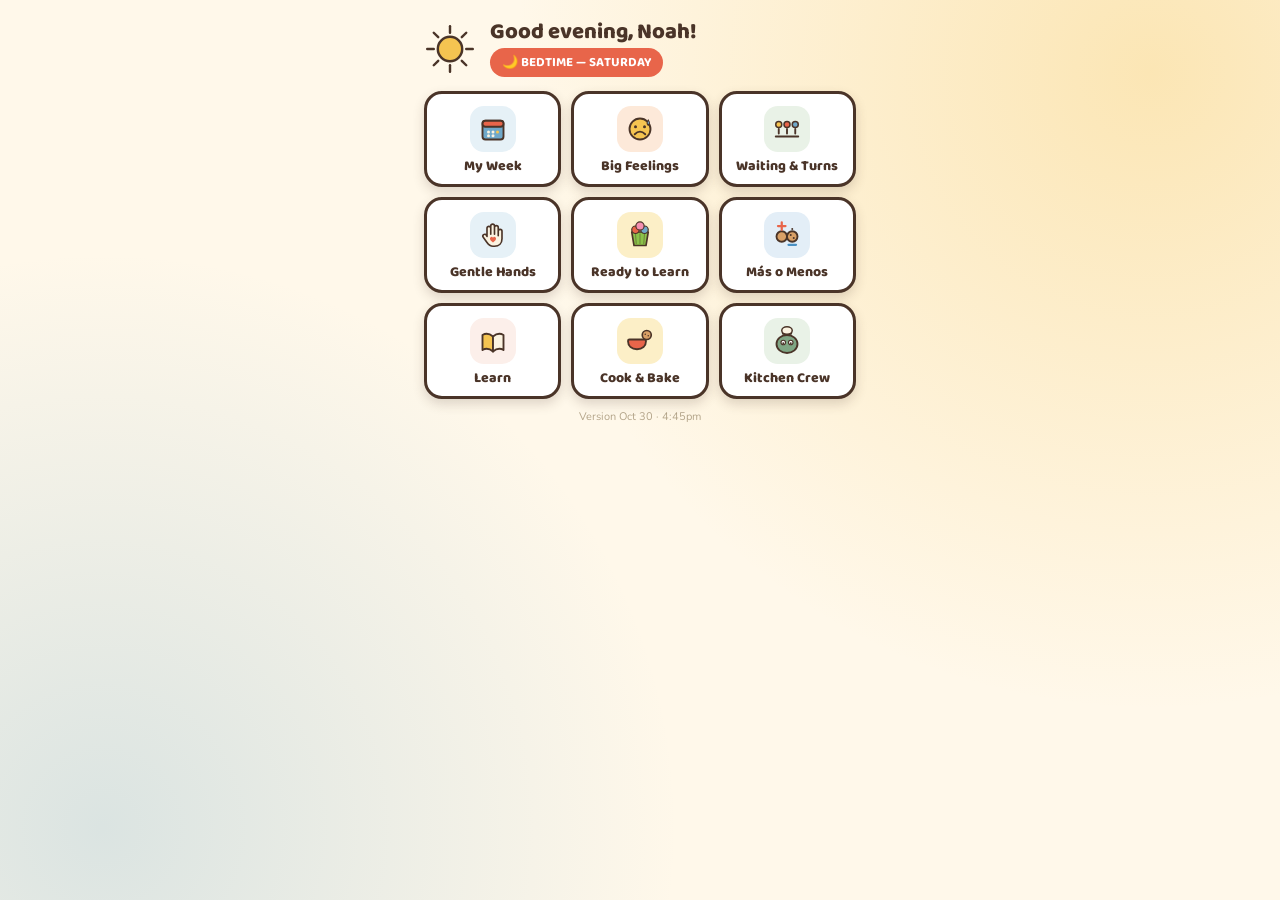
==== commit b4835366: "Add small version label on the home screen Co-Authored-By: Claude Sonnet 5.5 <noreply@anthropic.com>" ====
--- a/index.html
+++ b/index.html
@@ -802,6 +802,7 @@
         <div class="station-sub">Feed &amp; play</div>
       </div>
     </div>
+    <div style="text-align:center;font-size:11px;color:#B3A489;margin-top:10px;">Version Oct 30 · 4:45pm</div>
   </div>
 
   <!-- ============ LEARN HUB ============ -->
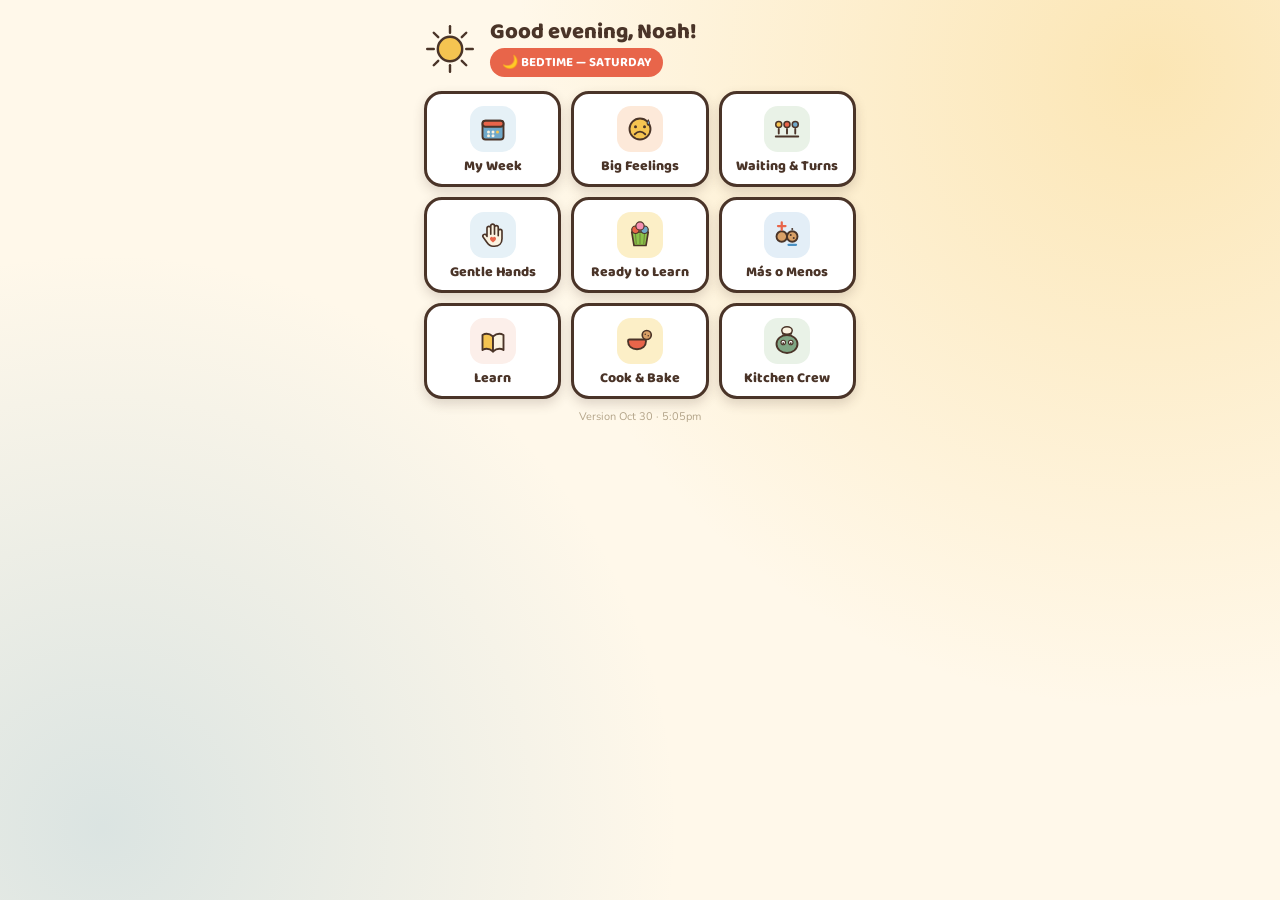
==== commit 3ecb08d6: "Make voice selection language-safe for Spanish and English speech Co-Authored-By: Claude Sonnet 5.5 " ====
--- a/index.html
+++ b/index.html
@@ -745,28 +745,28 @@
         <div class="station-title">My Week</div>
         <div class="station-sub">Tap a day!</div>
       </div>
-      <a class="station" href="big-feelings.html?v=202610301631" style="text-decoration:none;">
+      <a class="station" href="big-feelings.html?v=202610301656" style="text-decoration:none;">
         <div class="icon-wrap" style="background:#FDE9D9">
           <svg viewBox="0 0 40 40" fill="none"><circle cx="20" cy="20" r="14" fill="#F5C451" stroke="#4A3428" stroke-width="2.5"/><circle cx="14" cy="17" r="2" fill="#4A3428"/><circle cx="26" cy="17" r="2" fill="#4A3428"/><path d="M13 27 q7 -7 14 0" stroke="#4A3428" stroke-width="2.5" fill="none" stroke-linecap="round"/><path d="M31 8 q3 4 0 7 q-3 -3 0 -7z" fill="#7CC6FF" stroke="#4A3428" stroke-width="1.5"/></svg>
         </div>
         <div class="station-title">Big Feelings</div>
         <div class="station-sub">What can I do?</div>
       </a>
-      <a class="station" href="waiting-turns.html?v=202610301631" style="text-decoration:none;">
+      <a class="station" href="waiting-turns.html?v=202610301656" style="text-decoration:none;">
         <div class="icon-wrap" style="background:#E9F2E7">
           <svg viewBox="0 0 40 40" fill="none"><circle cx="9" cy="14" r="4" fill="#F5C451" stroke="#4A3428" stroke-width="2"/><circle cx="20" cy="14" r="4" fill="#E8654A" stroke="#4A3428" stroke-width="2"/><circle cx="31" cy="14" r="4" fill="#6FA8C9" stroke="#4A3428" stroke-width="2"/><path d="M5 30 h30" stroke="#4A3428" stroke-width="2.5" stroke-linecap="round"/><path d="M9 20 v6 M20 20 v6 M31 20 v6" stroke="#4A3428" stroke-width="2.5" stroke-linecap="round"/></svg>
         </div>
         <div class="station-title">Waiting &amp; Turns</div>
         <div class="station-sub">Wait, sit &amp; share</div>
       </a>
-      <a class="station" href="gentle-hands.html?v=202610301631" style="text-decoration:none;">
+      <a class="station" href="gentle-hands.html?v=202610301656" style="text-decoration:none;">
         <div class="icon-wrap" style="background:#E6F1F7">
           <svg viewBox="0 0 40 40" fill="none"><path d="M12 22 V11 a2.5 2.5 0 0 1 5 0 V19 V8 a2.5 2.5 0 0 1 5 0 V19 V10 a2.5 2.5 0 0 1 5 0 V21 V15 a2.5 2.5 0 0 1 5 0 V25 c0 6 -4 10 -10 10 h-2 c-4 0 -6 -2 -8 -5 l-5 -7 a2.5 2.5 0 0 1 4 -3 Z" fill="#FBF3E1" stroke="#4A3428" stroke-width="2.2" stroke-linejoin="round"/><path d="M20 30 c-2 -2 -4 -3 -4 -5 a2 2 0 0 1 4 -1 a2 2 0 0 1 4 1 c0 2 -2 3 -4 5z" fill="#E8654A"/></svg>
         </div>
         <div class="station-title">Gentle Hands</div>
         <div class="station-sub">Kind ways to play</div>
       </a>
-      <a class="station" href="ready-to-learn.html?v=202610301631" style="text-decoration:none;">
+      <a class="station" href="ready-to-learn.html?v=202610301656" style="text-decoration:none;">
         <div class="icon-wrap" style="background:#FCEFC7">
           <svg viewBox="0 0 40 40" fill="none"><path d="M9 16 h22 l-3 18 h-16z" fill="#8BC34A" stroke="#4A3428" stroke-width="2.2" stroke-linejoin="round"/><path d="M14 18 l1 14 M20 18 v14 M26 18 l-1 14" stroke="#4A3428" stroke-width="1.2" opacity=".5"/><circle cx="14" cy="13" r="5" fill="#E8654A" stroke="#4A3428" stroke-width="1.6"/><circle cx="26" cy="13" r="5" fill="#6FA8C9" stroke="#4A3428" stroke-width="1.6"/><circle cx="20" cy="8" r="5.5" fill="#F48FB1" stroke="#4A3428" stroke-width="1.6"/></svg>
         </div>
@@ -802,7 +802,7 @@
         <div class="station-sub">Feed &amp; play</div>
       </div>
     </div>
-    <div style="text-align:center;font-size:11px;color:#B3A489;margin-top:10px;">Version Oct 30 · 4:45pm</div>
+    <div style="text-align:center;font-size:11px;color:#B3A489;margin-top:10px;">Version Oct 30 · 5:05pm</div>
   </div>
 
   <!-- ============ LEARN HUB ============ -->
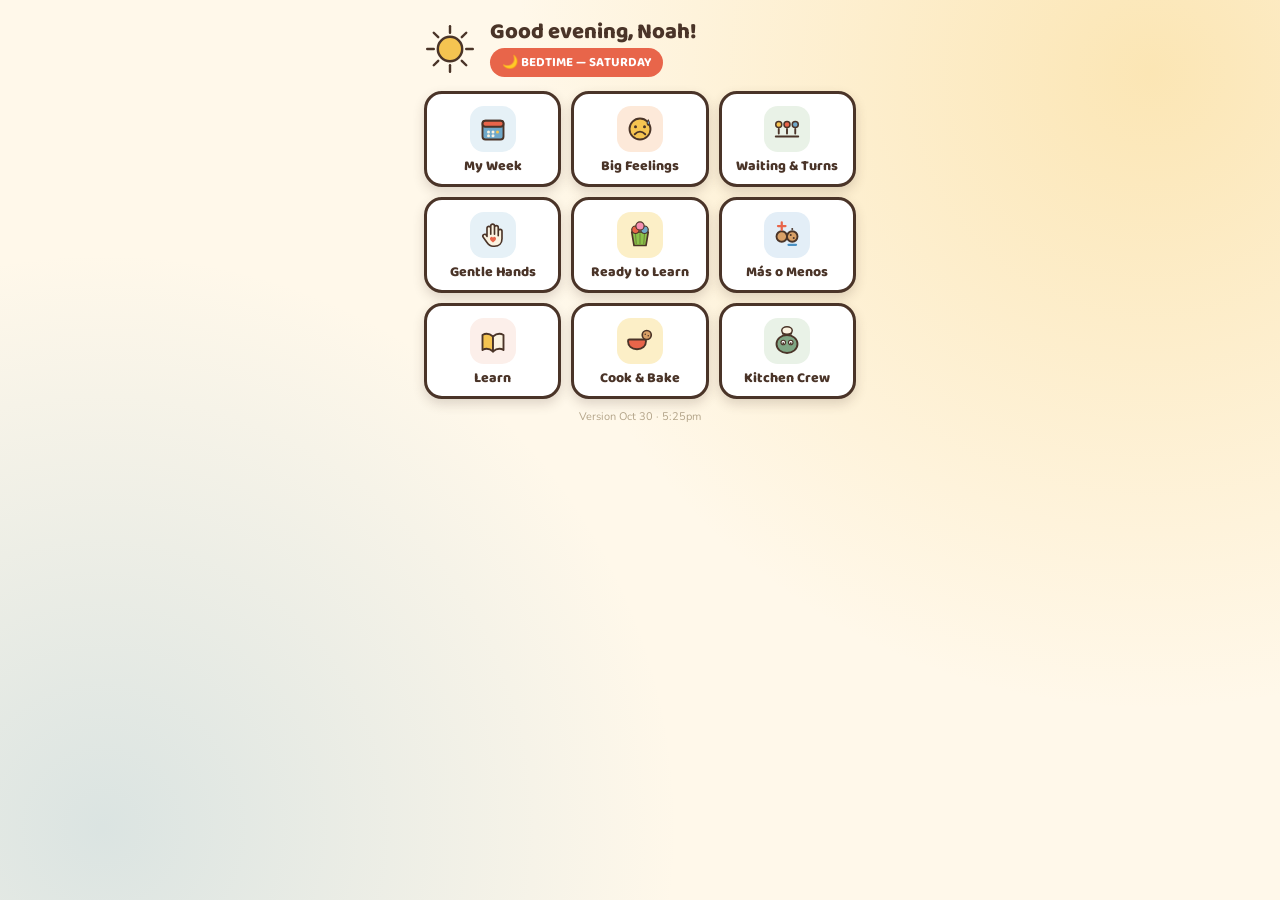
==== commit 6e709a0d: "Fix cut-off speech: wait for each phrase to finish before the next step; ignore stale speech callbac" ====
--- a/index.html
+++ b/index.html
@@ -745,28 +745,28 @@
         <div class="station-title">My Week</div>
         <div class="station-sub">Tap a day!</div>
       </div>
-      <a class="station" href="big-feelings.html?v=202610301656" style="text-decoration:none;">
+      <a class="station" href="big-feelings.html?v=202610301705" style="text-decoration:none;">
         <div class="icon-wrap" style="background:#FDE9D9">
           <svg viewBox="0 0 40 40" fill="none"><circle cx="20" cy="20" r="14" fill="#F5C451" stroke="#4A3428" stroke-width="2.5"/><circle cx="14" cy="17" r="2" fill="#4A3428"/><circle cx="26" cy="17" r="2" fill="#4A3428"/><path d="M13 27 q7 -7 14 0" stroke="#4A3428" stroke-width="2.5" fill="none" stroke-linecap="round"/><path d="M31 8 q3 4 0 7 q-3 -3 0 -7z" fill="#7CC6FF" stroke="#4A3428" stroke-width="1.5"/></svg>
         </div>
         <div class="station-title">Big Feelings</div>
         <div class="station-sub">What can I do?</div>
       </a>
-      <a class="station" href="waiting-turns.html?v=202610301656" style="text-decoration:none;">
+      <a class="station" href="waiting-turns.html?v=202610301705" style="text-decoration:none;">
         <div class="icon-wrap" style="background:#E9F2E7">
           <svg viewBox="0 0 40 40" fill="none"><circle cx="9" cy="14" r="4" fill="#F5C451" stroke="#4A3428" stroke-width="2"/><circle cx="20" cy="14" r="4" fill="#E8654A" stroke="#4A3428" stroke-width="2"/><circle cx="31" cy="14" r="4" fill="#6FA8C9" stroke="#4A3428" stroke-width="2"/><path d="M5 30 h30" stroke="#4A3428" stroke-width="2.5" stroke-linecap="round"/><path d="M9 20 v6 M20 20 v6 M31 20 v6" stroke="#4A3428" stroke-width="2.5" stroke-linecap="round"/></svg>
         </div>
         <div class="station-title">Waiting &amp; Turns</div>
         <div class="station-sub">Wait, sit &amp; share</div>
       </a>
-      <a class="station" href="gentle-hands.html?v=202610301656" style="text-decoration:none;">
+      <a class="station" href="gentle-hands.html?v=202610301705" style="text-decoration:none;">
         <div class="icon-wrap" style="background:#E6F1F7">
           <svg viewBox="0 0 40 40" fill="none"><path d="M12 22 V11 a2.5 2.5 0 0 1 5 0 V19 V8 a2.5 2.5 0 0 1 5 0 V19 V10 a2.5 2.5 0 0 1 5 0 V21 V15 a2.5 2.5 0 0 1 5 0 V25 c0 6 -4 10 -10 10 h-2 c-4 0 -6 -2 -8 -5 l-5 -7 a2.5 2.5 0 0 1 4 -3 Z" fill="#FBF3E1" stroke="#4A3428" stroke-width="2.2" stroke-linejoin="round"/><path d="M20 30 c-2 -2 -4 -3 -4 -5 a2 2 0 0 1 4 -1 a2 2 0 0 1 4 1 c0 2 -2 3 -4 5z" fill="#E8654A"/></svg>
         </div>
         <div class="station-title">Gentle Hands</div>
         <div class="station-sub">Kind ways to play</div>
       </a>
-      <a class="station" href="ready-to-learn.html?v=202610301656" style="text-decoration:none;">
+      <a class="station" href="ready-to-learn.html?v=202610301705" style="text-decoration:none;">
         <div class="icon-wrap" style="background:#FCEFC7">
           <svg viewBox="0 0 40 40" fill="none"><path d="M9 16 h22 l-3 18 h-16z" fill="#8BC34A" stroke="#4A3428" stroke-width="2.2" stroke-linejoin="round"/><path d="M14 18 l1 14 M20 18 v14 M26 18 l-1 14" stroke="#4A3428" stroke-width="1.2" opacity=".5"/><circle cx="14" cy="13" r="5" fill="#E8654A" stroke="#4A3428" stroke-width="1.6"/><circle cx="26" cy="13" r="5" fill="#6FA8C9" stroke="#4A3428" stroke-width="1.6"/><circle cx="20" cy="8" r="5.5" fill="#F48FB1" stroke="#4A3428" stroke-width="1.6"/></svg>
         </div>
@@ -802,7 +802,7 @@
         <div class="station-sub">Feed &amp; play</div>
       </div>
     </div>
-    <div style="text-align:center;font-size:11px;color:#B3A489;margin-top:10px;">Version Oct 30 · 5:05pm</div>
+    <div style="text-align:center;font-size:11px;color:#B3A489;margin-top:10px;">Version Oct 30 · 5:25pm</div>
   </div>
 
   <!-- ============ LEARN HUB ============ -->
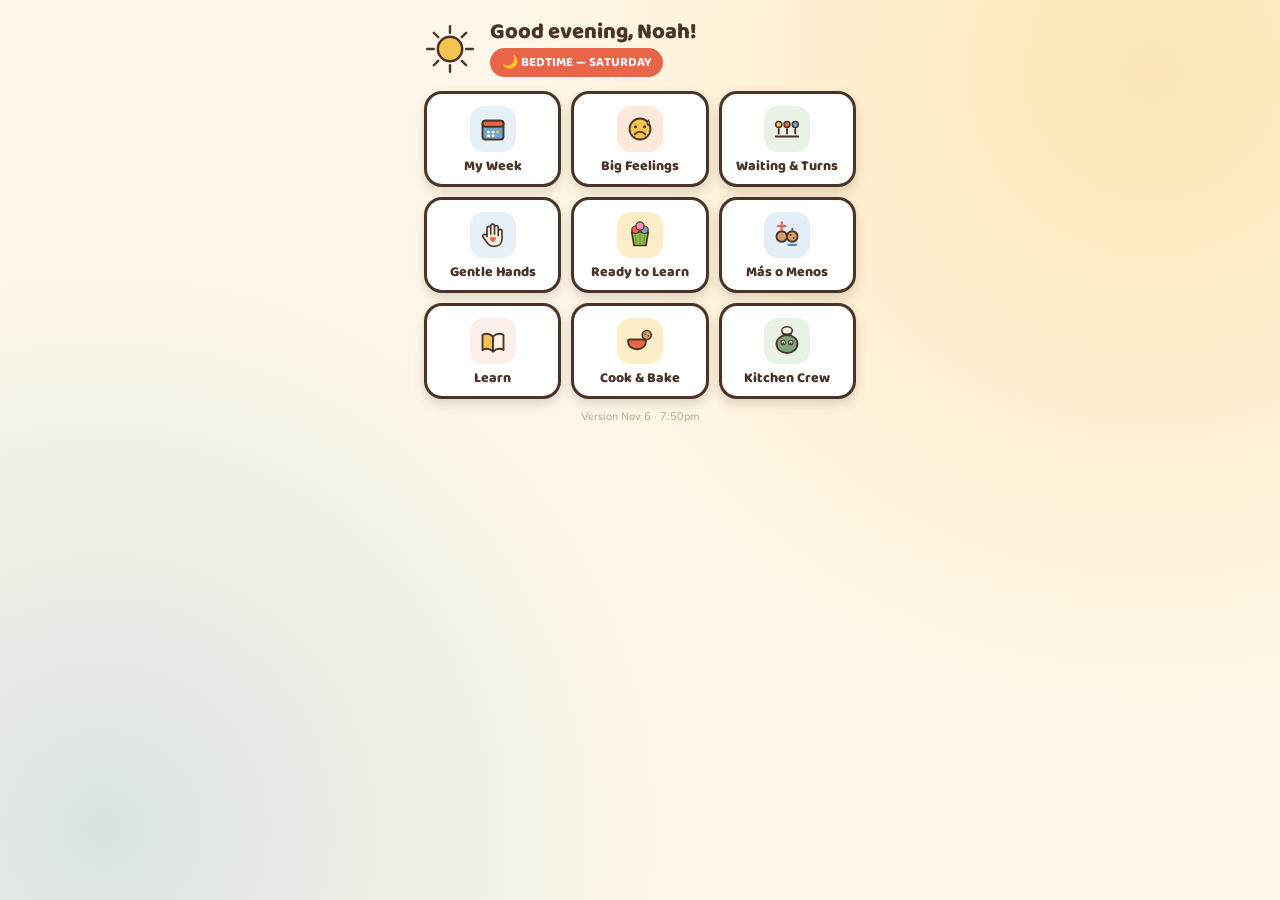
==== commit 5378b10b: "Gentle Hands: Ask first & safe hellos pack; stop-then-new-game and too-rough stories Co-Authored-By:" ====
--- a/index.html
+++ b/index.html
@@ -759,7 +759,7 @@
         <div class="station-title">Waiting &amp; Turns</div>
         <div class="station-sub">Wait, sit &amp; share</div>
       </a>
-      <a class="station" href="gentle-hands.html?v=202610301705" style="text-decoration:none;">
+      <a class="station" href="gentle-hands.html?v=202611061927" style="text-decoration:none;">
         <div class="icon-wrap" style="background:#E6F1F7">
           <svg viewBox="0 0 40 40" fill="none"><path d="M12 22 V11 a2.5 2.5 0 0 1 5 0 V19 V8 a2.5 2.5 0 0 1 5 0 V19 V10 a2.5 2.5 0 0 1 5 0 V21 V15 a2.5 2.5 0 0 1 5 0 V25 c0 6 -4 10 -10 10 h-2 c-4 0 -6 -2 -8 -5 l-5 -7 a2.5 2.5 0 0 1 4 -3 Z" fill="#FBF3E1" stroke="#4A3428" stroke-width="2.2" stroke-linejoin="round"/><path d="M20 30 c-2 -2 -4 -3 -4 -5 a2 2 0 0 1 4 -1 a2 2 0 0 1 4 1 c0 2 -2 3 -4 5z" fill="#E8654A"/></svg>
         </div>
@@ -802,7 +802,7 @@
         <div class="station-sub">Feed &amp; play</div>
       </div>
     </div>
-    <div style="text-align:center;font-size:11px;color:#B3A489;margin-top:10px;">Version Oct 30 · 5:25pm</div>
+    <div style="text-align:center;font-size:11px;color:#B3A489;margin-top:10px;">Version Nov 6 · 7:50pm</div>
   </div>
 
   <!-- ============ LEARN HUB ============ -->
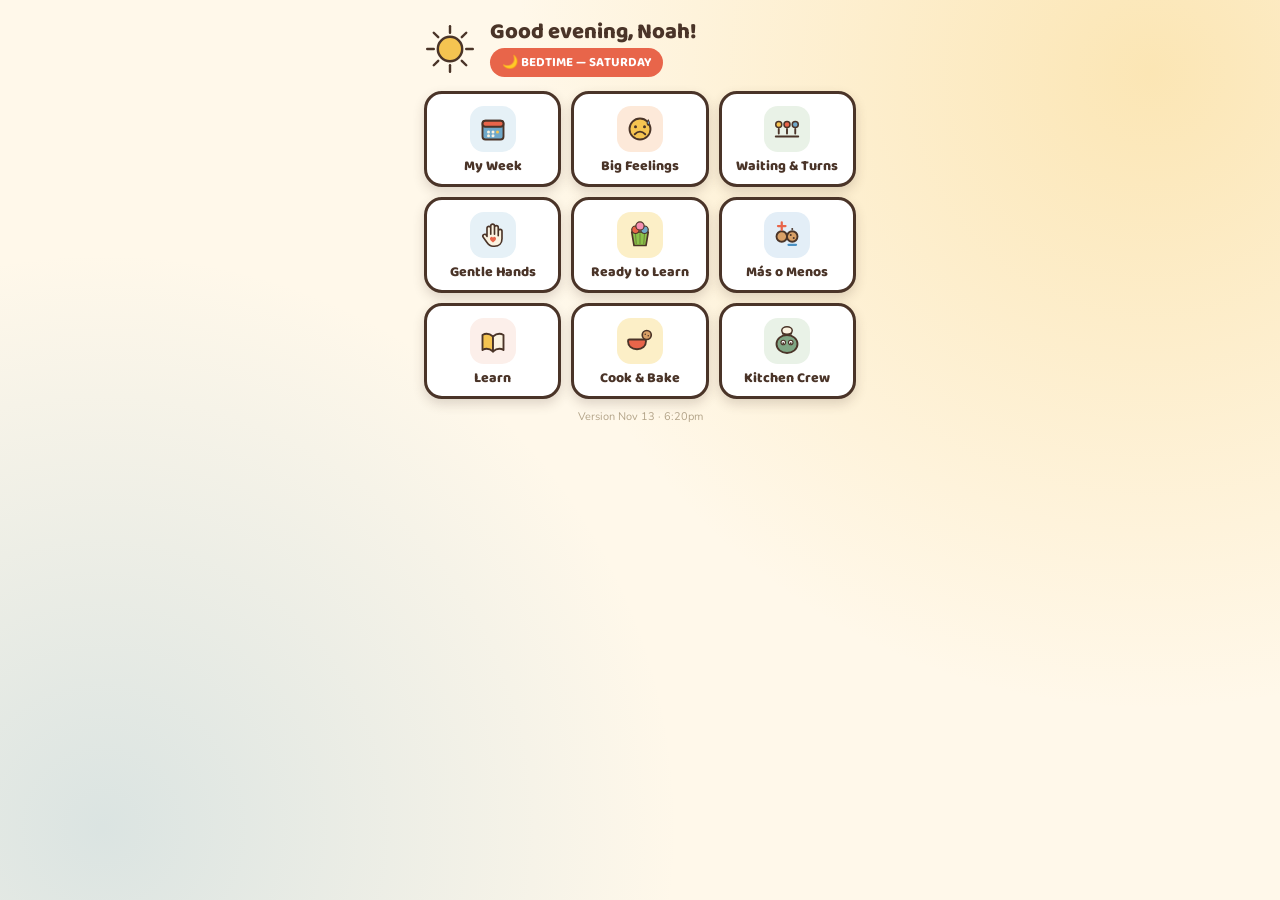
==== commit 5a10fffd: "Add No prize and Sit out stories (Big Feelings); Asking to leave and Pencils scenes (Ready to Learn)" ====
--- a/index.html
+++ b/index.html
@@ -745,7 +745,7 @@
         <div class="station-title">My Week</div>
         <div class="station-sub">Tap a day!</div>
       </div>
-      <a class="station" href="big-feelings.html?v=202610301705" style="text-decoration:none;">
+      <a class="station" href="big-feelings.html?v=202611131808" style="text-decoration:none;">
         <div class="icon-wrap" style="background:#FDE9D9">
           <svg viewBox="0 0 40 40" fill="none"><circle cx="20" cy="20" r="14" fill="#F5C451" stroke="#4A3428" stroke-width="2.5"/><circle cx="14" cy="17" r="2" fill="#4A3428"/><circle cx="26" cy="17" r="2" fill="#4A3428"/><path d="M13 27 q7 -7 14 0" stroke="#4A3428" stroke-width="2.5" fill="none" stroke-linecap="round"/><path d="M31 8 q3 4 0 7 q-3 -3 0 -7z" fill="#7CC6FF" stroke="#4A3428" stroke-width="1.5"/></svg>
         </div>
@@ -766,7 +766,7 @@
         <div class="station-title">Gentle Hands</div>
         <div class="station-sub">Kind ways to play</div>
       </a>
-      <a class="station" href="ready-to-learn.html?v=202610301705" style="text-decoration:none;">
+      <a class="station" href="ready-to-learn.html?v=202611131808" style="text-decoration:none;">
         <div class="icon-wrap" style="background:#FCEFC7">
           <svg viewBox="0 0 40 40" fill="none"><path d="M9 16 h22 l-3 18 h-16z" fill="#8BC34A" stroke="#4A3428" stroke-width="2.2" stroke-linejoin="round"/><path d="M14 18 l1 14 M20 18 v14 M26 18 l-1 14" stroke="#4A3428" stroke-width="1.2" opacity=".5"/><circle cx="14" cy="13" r="5" fill="#E8654A" stroke="#4A3428" stroke-width="1.6"/><circle cx="26" cy="13" r="5" fill="#6FA8C9" stroke="#4A3428" stroke-width="1.6"/><circle cx="20" cy="8" r="5.5" fill="#F48FB1" stroke="#4A3428" stroke-width="1.6"/></svg>
         </div>
@@ -802,7 +802,7 @@
         <div class="station-sub">Feed &amp; play</div>
       </div>
     </div>
-    <div style="text-align:center;font-size:11px;color:#B3A489;margin-top:10px;">Version Nov 6 · 7:50pm</div>
+    <div style="text-align:center;font-size:11px;color:#B3A489;margin-top:10px;">Version Nov 13 · 6:20pm</div>
   </div>
 
   <!-- ============ LEARN HUB ============ -->
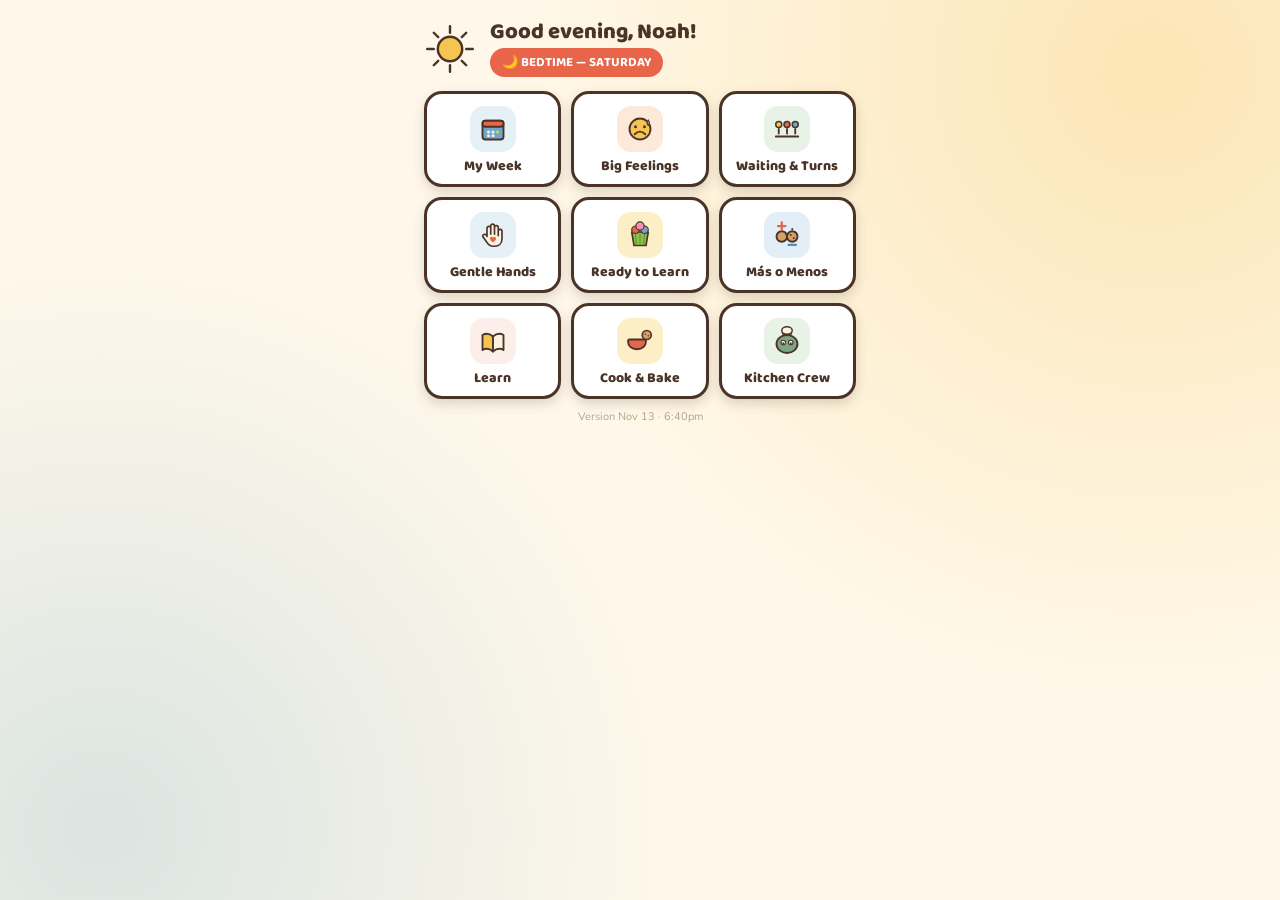
==== commit 588fb1d0: "Big Feelings: add My body says potty story Co-Authored-By: Claude Sonnet 5.5 <noreply@anthropic.com>" ====
--- a/index.html
+++ b/index.html
@@ -745,7 +745,7 @@
         <div class="station-title">My Week</div>
         <div class="station-sub">Tap a day!</div>
       </div>
-      <a class="station" href="big-feelings.html?v=202611131808" style="text-decoration:none;">
+      <a class="station" href="big-feelings.html?v=202611131828" style="text-decoration:none;">
         <div class="icon-wrap" style="background:#FDE9D9">
           <svg viewBox="0 0 40 40" fill="none"><circle cx="20" cy="20" r="14" fill="#F5C451" stroke="#4A3428" stroke-width="2.5"/><circle cx="14" cy="17" r="2" fill="#4A3428"/><circle cx="26" cy="17" r="2" fill="#4A3428"/><path d="M13 27 q7 -7 14 0" stroke="#4A3428" stroke-width="2.5" fill="none" stroke-linecap="round"/><path d="M31 8 q3 4 0 7 q-3 -3 0 -7z" fill="#7CC6FF" stroke="#4A3428" stroke-width="1.5"/></svg>
         </div>
@@ -802,7 +802,7 @@
         <div class="station-sub">Feed &amp; play</div>
       </div>
     </div>
-    <div style="text-align:center;font-size:11px;color:#B3A489;margin-top:10px;">Version Nov 13 · 6:20pm</div>
+    <div style="text-align:center;font-size:11px;color:#B3A489;margin-top:10px;">Version Nov 13 · 6:40pm</div>
   </div>
 
   <!-- ============ LEARN HUB ============ -->
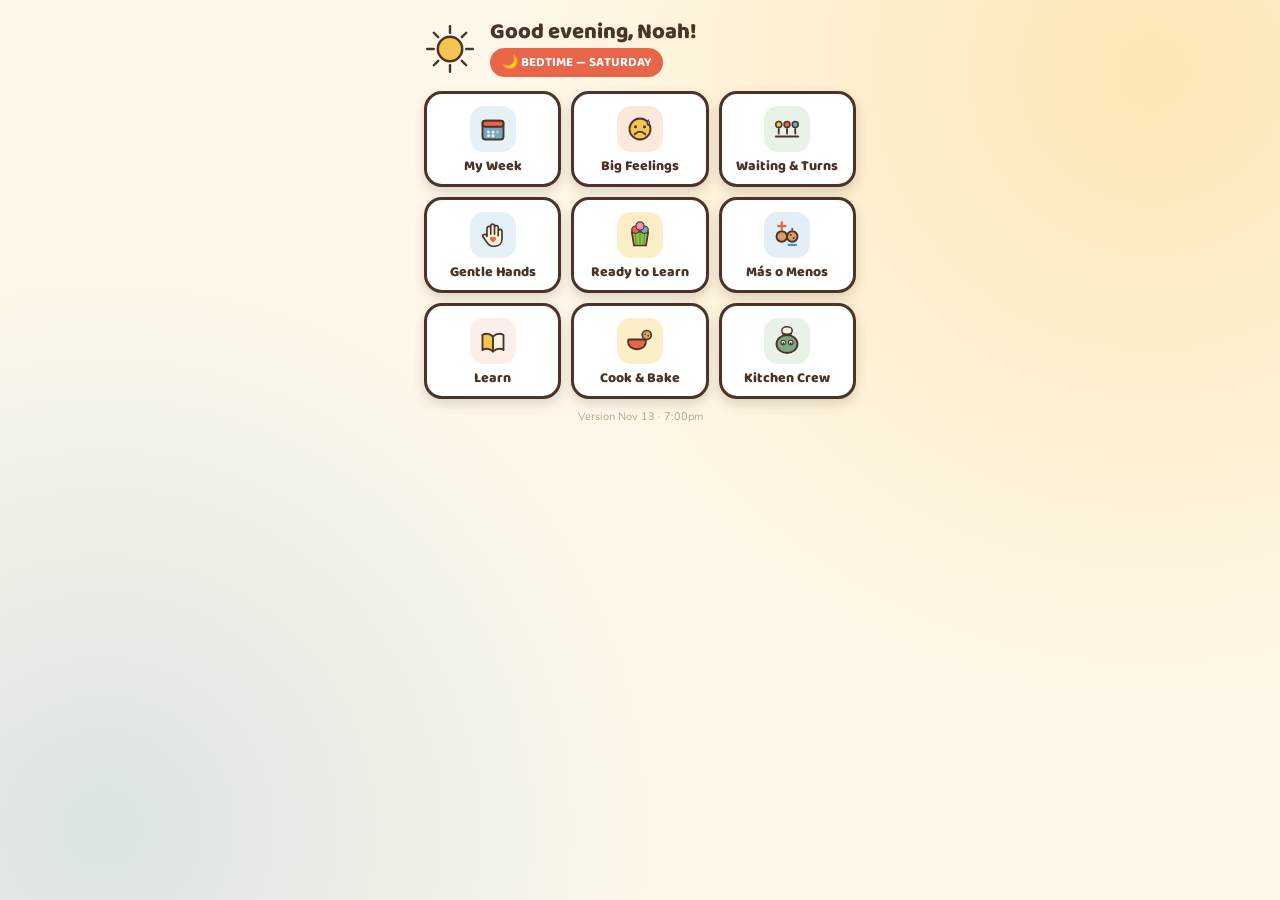
==== commit 37c8d391: "Big Feelings plan: add potty check to step 2 Co-Authored-By: Claude Sonnet 5.5 <noreply@anthropic.co" ====
--- a/index.html
+++ b/index.html
@@ -745,7 +745,7 @@
         <div class="station-title">My Week</div>
         <div class="station-sub">Tap a day!</div>
       </div>
-      <a class="station" href="big-feelings.html?v=202611131828" style="text-decoration:none;">
+      <a class="station" href="big-feelings.html?v=202611131849" style="text-decoration:none;">
         <div class="icon-wrap" style="background:#FDE9D9">
           <svg viewBox="0 0 40 40" fill="none"><circle cx="20" cy="20" r="14" fill="#F5C451" stroke="#4A3428" stroke-width="2.5"/><circle cx="14" cy="17" r="2" fill="#4A3428"/><circle cx="26" cy="17" r="2" fill="#4A3428"/><path d="M13 27 q7 -7 14 0" stroke="#4A3428" stroke-width="2.5" fill="none" stroke-linecap="round"/><path d="M31 8 q3 4 0 7 q-3 -3 0 -7z" fill="#7CC6FF" stroke="#4A3428" stroke-width="1.5"/></svg>
         </div>
@@ -802,7 +802,7 @@
         <div class="station-sub">Feed &amp; play</div>
       </div>
     </div>
-    <div style="text-align:center;font-size:11px;color:#B3A489;margin-top:10px;">Version Nov 13 · 6:40pm</div>
+    <div style="text-align:center;font-size:11px;color:#B3A489;margin-top:10px;">Version Nov 13 · 7:00pm</div>
   </div>
 
   <!-- ============ LEARN HUB ============ -->
